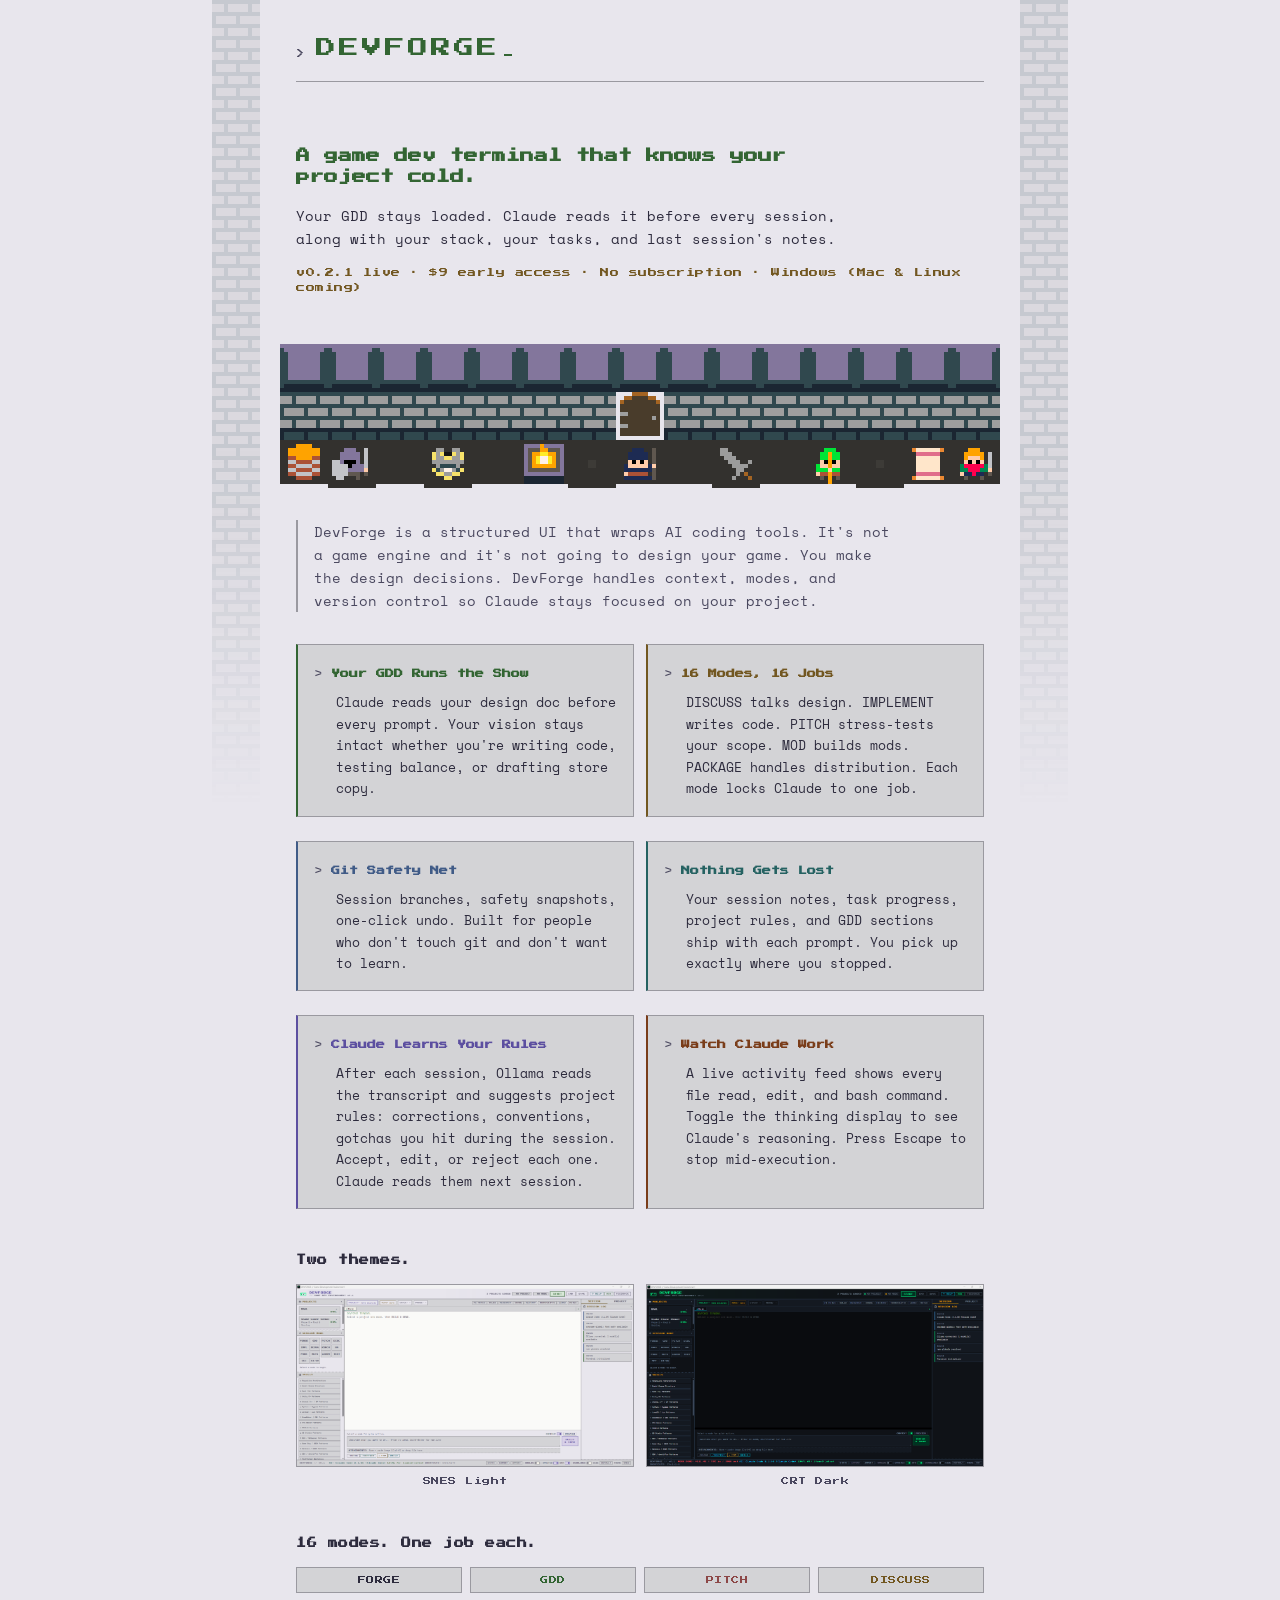
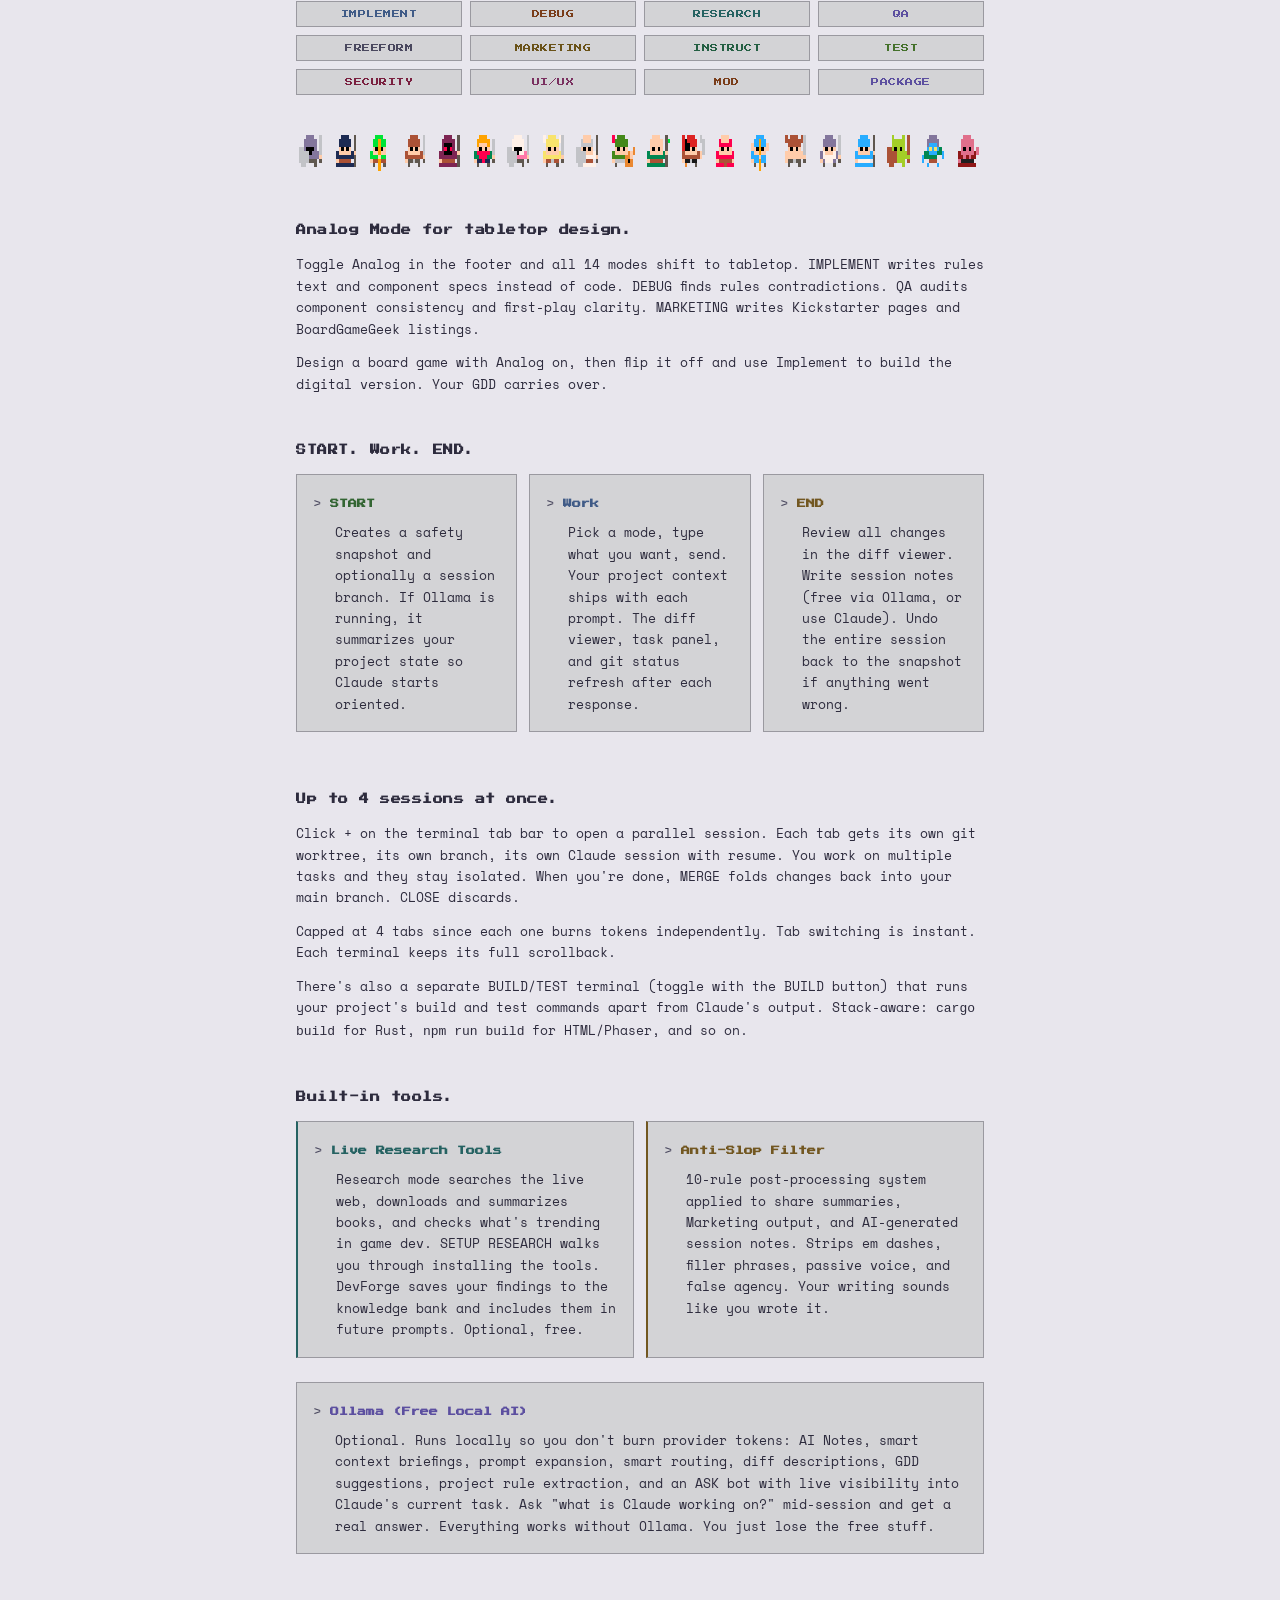
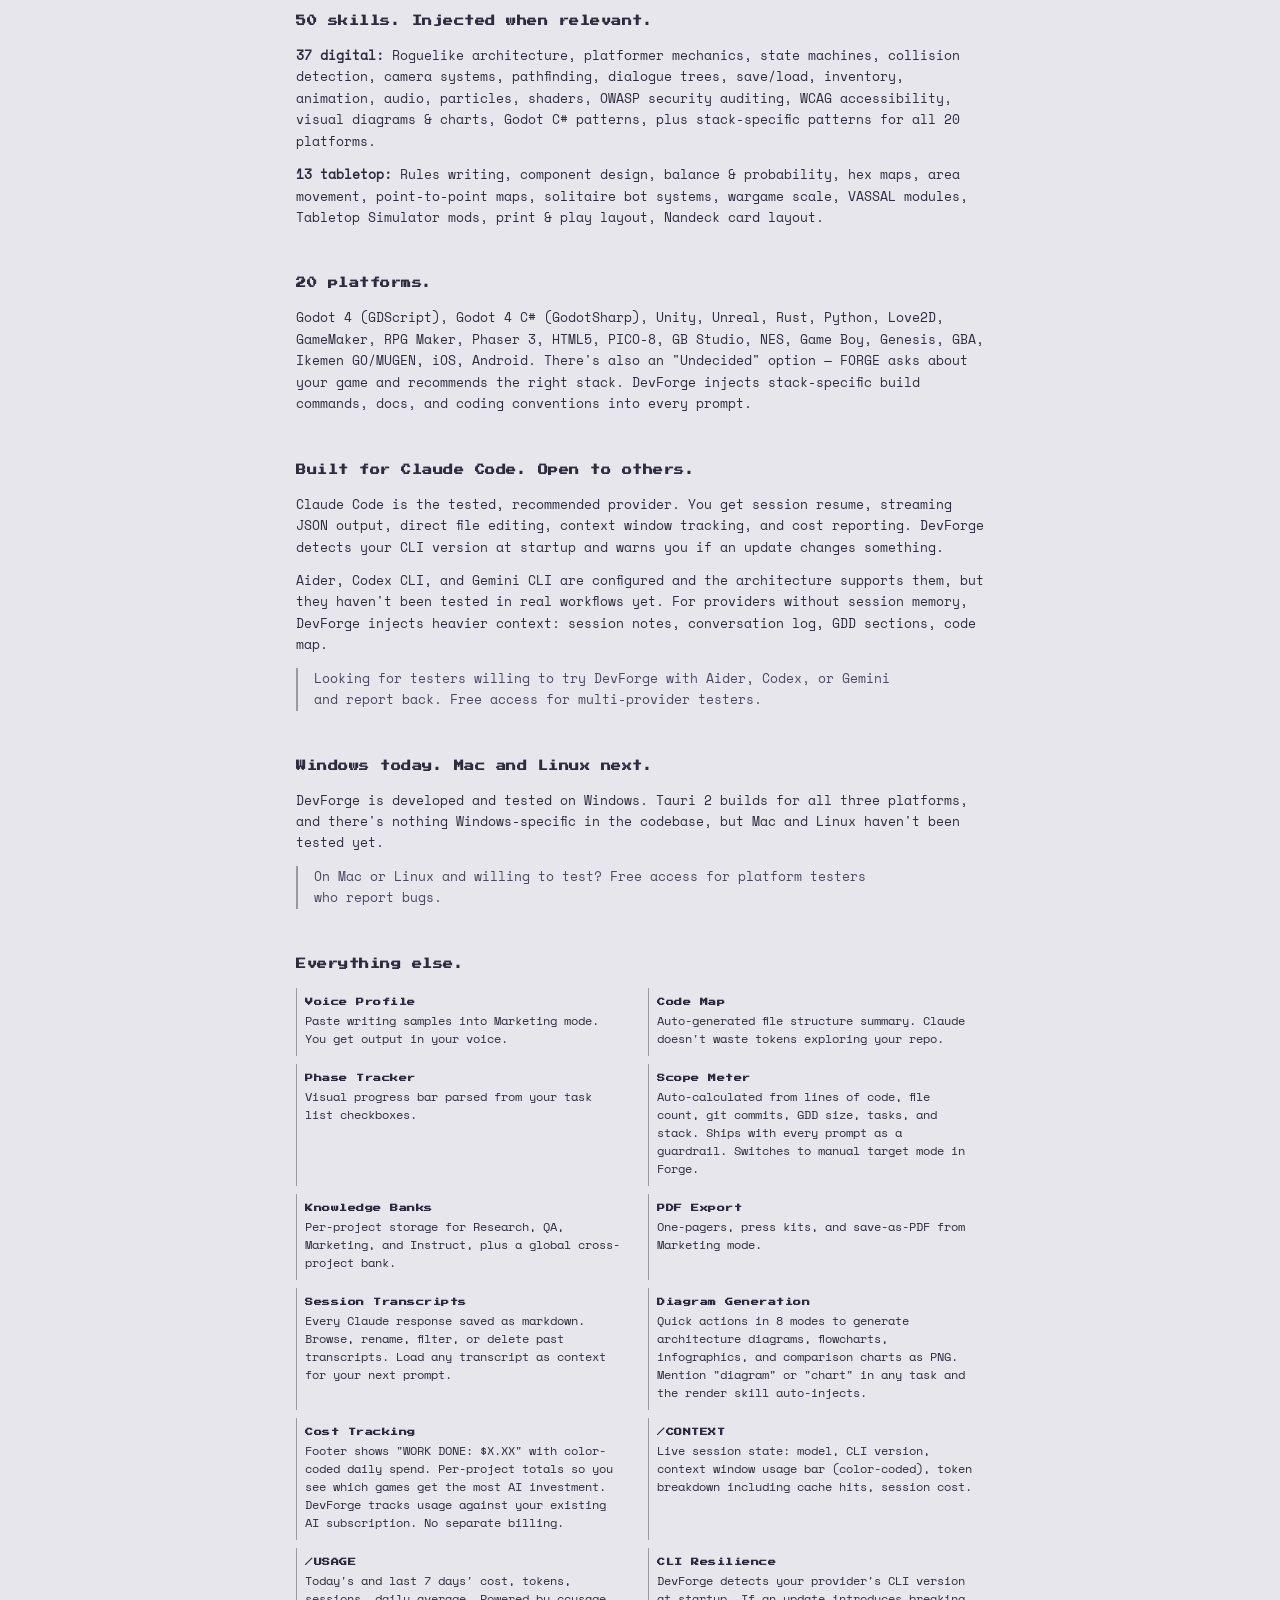
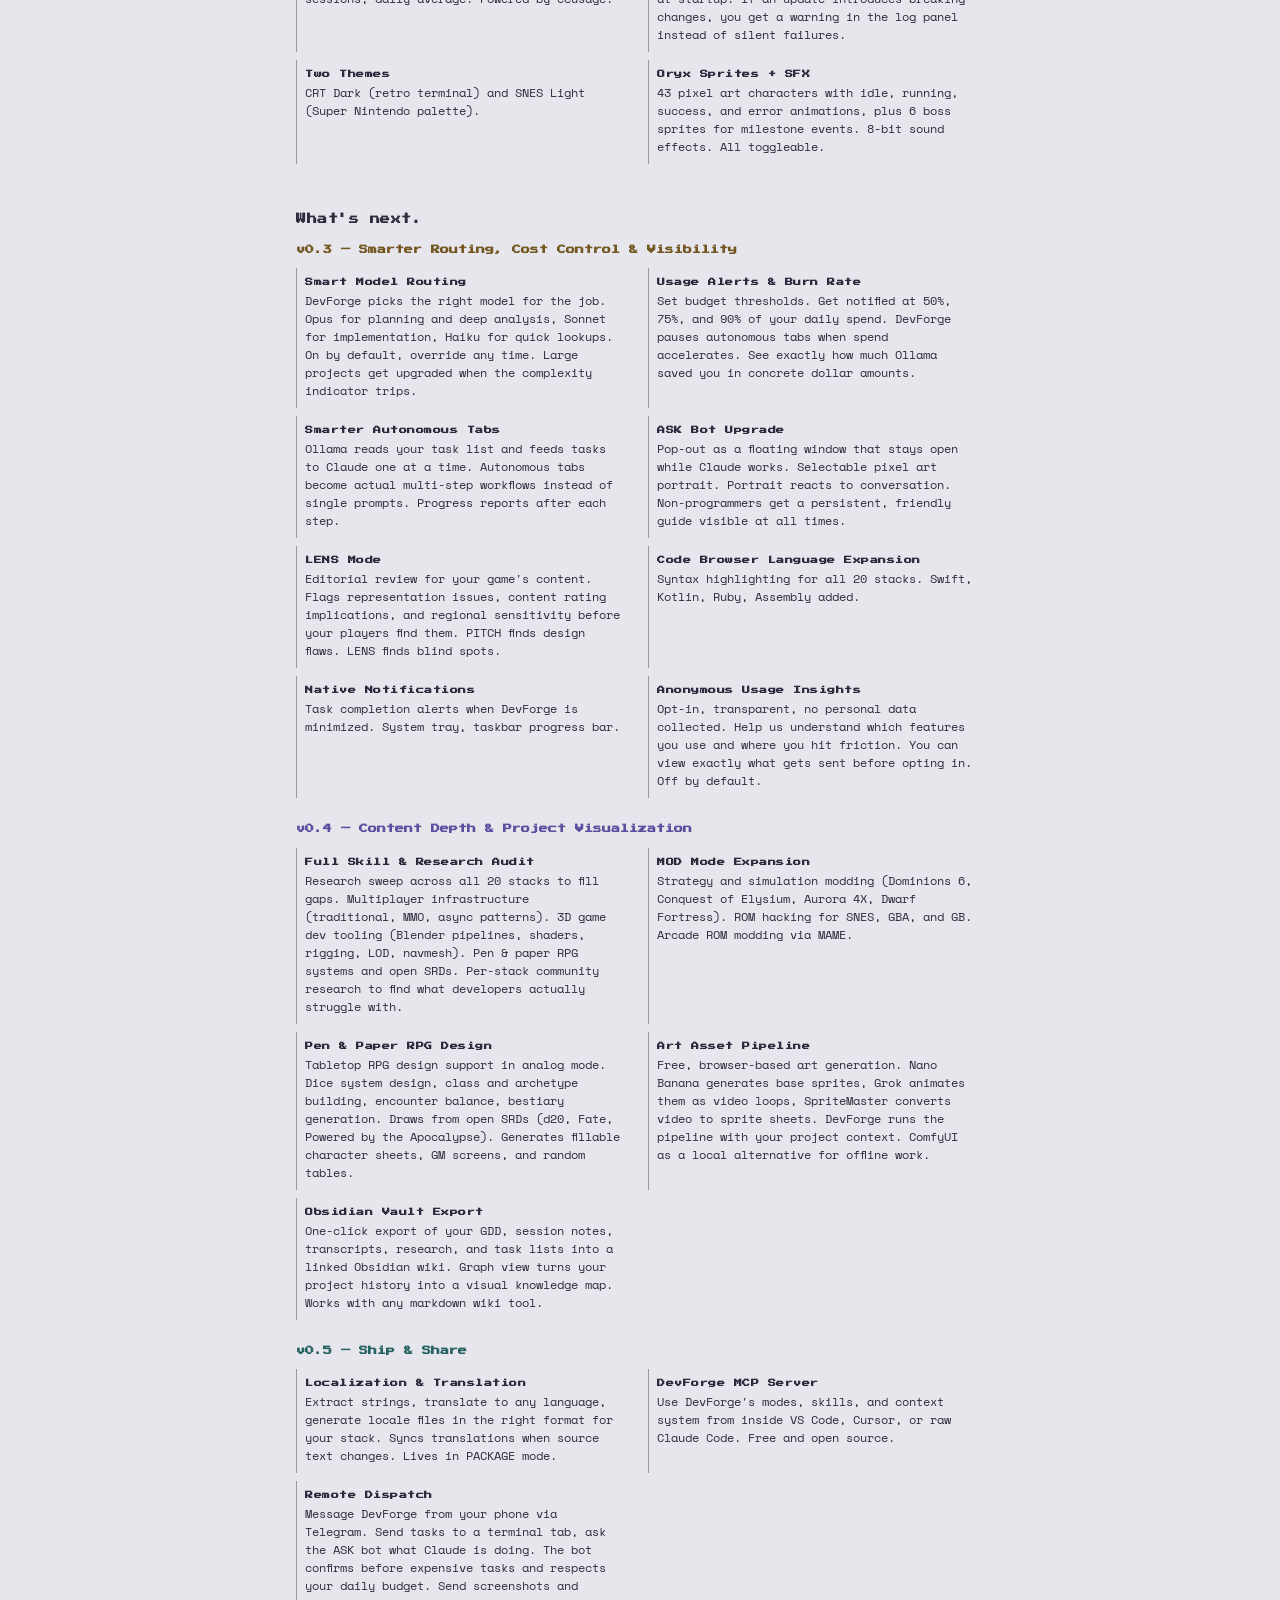
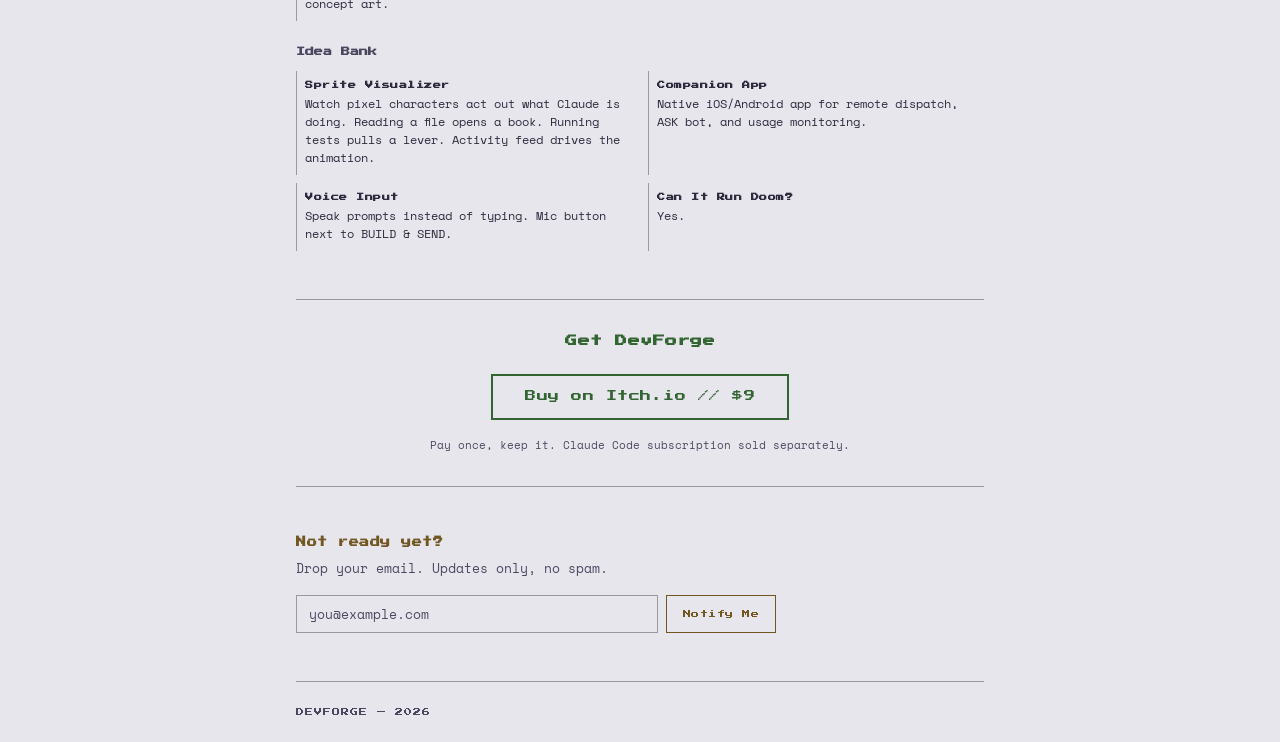
==== index.html @ c3b79f1a "Reorganize roadmap: v0.3/v0.4/v0.5 split with Idea Bank Match ROADMAP_PUBLIC.md restructure. v0.3 fo" ====
<!DOCTYPE html>
<html lang="en">
<head>
    <meta charset="UTF-8">
    <meta name="viewport" content="width=device-width, initial-scale=1.0">
    <title>DevForge — Game Development Environment</title>
    <meta name="description" content="A desktop game dev environment that keeps your Game Design Document loaded. 16 specialized modes. One-click undo. $9 early access. Windows, Mac and Linux coming.">
    <meta property="og:title" content="DevForge — Game Development Environment">
    <meta property="og:description" content="A desktop game dev environment that keeps your GDD loaded. 16 specialized modes. One-click undo. $9 early access.">
    <meta property="og:image" content="https://usedevforge.com/assets/images/og-image.png">
    <meta property="og:url" content="https://usedevforge.com">
    <meta property="og:type" content="website">
    <meta name="twitter:card" content="summary_large_image">
    <meta name="twitter:title" content="DevForge — Game Development Environment">
    <meta name="twitter:description" content="A desktop game dev environment that keeps your GDD loaded. 16 specialized modes. One-click undo. $9 early access.">
    <meta name="twitter:image" content="https://usedevforge.com/assets/images/og-image.png">
    <link rel="icon" href="favicon.ico" sizes="any">
    <link rel="icon" type="image/png" href="assets/images/favicon-32.png" sizes="32x32">
    <link rel="apple-touch-icon" href="assets/images/apple-touch-icon.png">
    <link rel="stylesheet" href="css/style.css">
</head>
<body>
    <a class="skip-link" href="#main">Skip to content</a>

    <div class="container">
        <header class="terminal-header">
            <div class="prompt">&gt; <span class="brand">DEVFORGE</span><span class="cursor" aria-hidden="true"></span></div>
        </header>

        <main id="main">

            <!-- Hero -->
            <section class="hero" aria-labelledby="hero-heading">
                <h1 id="hero-heading">A game dev terminal that knows your project cold.</h1>
                <p class="subtext">
                    Your GDD stays loaded. Claude reads it before every session, along with your stack, your tasks, and last session's notes.
                </p>
                <p class="price-line">v0.2.1 live &middot; $9 early access &middot; No subscription &middot; Windows (Mac &amp; Linux coming)</p>
            </section>

            <!-- Dungeon Scene Banner -->
            <div class="dungeon-banner" aria-hidden="true">
                <div class="dungeon-scene">
                    <!-- Row 0: Wall caps -->
                    <div class="tile t-wall"></div>
                    <div class="tile t-wall"></div>
                    <div class="tile t-wall"></div>
                    <div class="tile t-wall"></div>
                    <div class="tile t-wall"></div>
                    <div class="tile t-wall"></div>
                    <div class="tile t-wall"></div>
                    <div class="tile t-wall"></div>
                    <div class="tile t-wall"></div>
                    <div class="tile t-wall"></div>
                    <div class="tile t-wall"></div>
                    <div class="tile t-wall"></div>
                    <div class="tile t-wall"></div>
                    <div class="tile t-wall"></div>
                    <div class="tile t-wall"></div>
                    <!-- Row 1: Brick face with door -->
                    <div class="tile t-brick"></div>
                    <div class="tile t-brick"></div>
                    <div class="tile t-brick"></div>
                    <div class="tile t-brick"></div>
                    <div class="tile t-brick"></div>
                    <div class="tile t-brick"></div>
                    <div class="tile t-brick"></div>
                    <div class="tile t-door"></div>
                    <div class="tile t-brick"></div>
                    <div class="tile t-brick"></div>
                    <div class="tile t-brick"></div>
                    <div class="tile t-brick"></div>
                    <div class="tile t-brick"></div>
                    <div class="tile t-brick"></div>
                    <div class="tile t-brick"></div>
                    <!-- Row 2: Floor with characters and objects -->
                    <div class="tile t-floor"><img src="assets/images/sprites/world/scenery_barrel.png" class="sprite-overlay" alt=""></div>
                    <div class="tile t-floord"><span class="sprite-anim sprite-overlay"><img src="assets/images/sprites/characters/knight_idle_d_1.png" alt=""><img src="assets/images/sprites/characters/knight_idle_d_2.png" alt=""></span></div>
                    <div class="tile t-floor"></div>
                    <div class="tile t-floord"><img src="assets/images/sprites/world/object_chest.png" class="sprite-overlay" alt=""></div>
                    <div class="tile t-floor"></div>
                    <div class="tile t-floor"><span class="sprite-anim sprite-overlay"><img src="assets/images/sprites/world/scenery_firepit_lit_1.png" alt=""><img src="assets/images/sprites/world/scenery_firepit_lit_2.png" alt=""></span></div>
                    <div class="tile t-floord"></div>
                    <div class="tile t-floor"><span class="sprite-anim sprite-overlay"><img src="assets/images/sprites/characters/mage_idle_d_1.png" alt=""><img src="assets/images/sprites/characters/mage_idle_d_2.png" alt=""></span></div>
                    <div class="tile t-floor"></div>
                    <div class="tile t-floord"><img src="assets/images/sprites/world/object_sword.png" class="sprite-overlay" alt=""></div>
                    <div class="tile t-floor"></div>
                    <div class="tile t-floor"><span class="sprite-anim sprite-overlay"><img src="assets/images/sprites/characters/archer_idle_d_1.png" alt=""><img src="assets/images/sprites/characters/archer_idle_d_2.png" alt=""></span></div>
                    <div class="tile t-floord"></div>
                    <div class="tile t-floor"><img src="assets/images/sprites/world/object_scroll.png" class="sprite-overlay" alt=""></div>
                    <div class="tile t-floor"><span class="sprite-anim sprite-overlay"><img src="assets/images/sprites/characters/thief_idle_d_1.png" alt=""><img src="assets/images/sprites/characters/thief_idle_d_2.png" alt=""></span></div>
                </div>
            </div>

            <!-- Positioning -->
            <section class="positioning" aria-labelledby="positioning-heading">
                <h2 id="positioning-heading" class="sr-only">What DevForge Is</h2>
                <p class="callout-text">DevForge is a structured UI that wraps AI coding tools. It's not a game engine and it's not going to design your game. You make the design decisions. DevForge handles context, modes, and version control so Claude stays focused on your project.</p>
            </section>

            <!-- Features -->
            <section class="features" aria-labelledby="features-heading">
                <h2 id="features-heading" class="sr-only">Features</h2>
                <div class="features-grid">
                    <div class="terminal-block glow-green">
                        <div class="block-header">
                            <span class="prompt-char" aria-hidden="true">&gt;</span>
                            <h3 style="color: var(--green);">Your GDD Runs the Show</h3>
                        </div>
                        <p class="block-body">
                            Claude reads your design doc before every prompt. Your vision stays intact whether you're writing code, testing balance, or drafting store copy.
                        </p>
                    </div>

                    <div class="terminal-block glow-amber">
                        <div class="block-header">
                            <span class="prompt-char" aria-hidden="true">&gt;</span>
                            <h3 style="color: var(--amber);">16 Modes, 16 Jobs</h3>
                        </div>
                        <p class="block-body">
                            DISCUSS talks design. IMPLEMENT writes code. PITCH stress-tests your scope. MOD builds mods. PACKAGE handles distribution. Each mode locks Claude to one job.
                        </p>
                    </div>

                    <div class="terminal-block glow-blue">
                        <div class="block-header">
                            <span class="prompt-char" aria-hidden="true">&gt;</span>
                            <h3 style="color: var(--blue);">Git Safety Net</h3>
                        </div>
                        <p class="block-body">
                            Session branches, safety snapshots, one-click undo. Built for people who don't touch git and don't want to learn.
                        </p>
                    </div>

                    <div class="terminal-block glow-cyan">
                        <div class="block-header">
                            <span class="prompt-char" aria-hidden="true">&gt;</span>
                            <h3 style="color: var(--cyan);">Nothing Gets Lost</h3>
                        </div>
                        <p class="block-body">
                            Your session notes, task progress, project rules, and GDD sections ship with each prompt. You pick up exactly where you stopped.
                        </p>
                    </div>

                    <div class="terminal-block glow-purple">
                        <div class="block-header">
                            <span class="prompt-char" aria-hidden="true">&gt;</span>
                            <h3 style="color: var(--purple);">Claude Learns Your Rules</h3>
                        </div>
                        <p class="block-body">
                            After each session, Ollama reads the transcript and suggests project rules: corrections, conventions, gotchas you hit during the session. Accept, edit, or reject each one. Claude reads them next session.
                        </p>
                    </div>

                    <div class="terminal-block glow-orange">
                        <div class="block-header">
                            <span class="prompt-char" aria-hidden="true">&gt;</span>
                            <h3 style="color: var(--orange);">Watch Claude Work</h3>
                        </div>
                        <p class="block-body">
                            A live activity feed shows every file read, edit, and bash command. Toggle the thinking display to see Claude's reasoning. Press Escape to stop mid-execution.
                        </p>
                    </div>
                </div>
            </section>

            <!-- Screenshot -->
            <section class="screenshot-section" aria-labelledby="screenshot-heading">
                <h2 id="screenshot-heading">Two themes.</h2>
                <div class="screenshot-grid">
                    <figure class="screenshot-figure">
                        <button class="screenshot-btn" type="button" aria-label="View SNES Light theme full size">
                            <img src="assets/images/DF2.png" alt="DevForge in SNES Light theme" class="screenshot-img">
                        </button>
                        <figcaption class="screenshot-label">SNES Light</figcaption>
                    </figure>
                    <figure class="screenshot-figure">
                        <button class="screenshot-btn" type="button" aria-label="View CRT Dark theme full size">
                            <img src="assets/images/DF1.png" alt="DevForge in CRT Dark theme" class="screenshot-img">
                        </button>
                        <figcaption class="screenshot-label">CRT Dark</figcaption>
                    </figure>
                </div>
            </section>

            <!-- Screenshot Lightbox -->
            <div class="lightbox-overlay" id="screenshot-lightbox" role="dialog" aria-modal="true" aria-label="Screenshot preview" hidden>
                <button class="lightbox-close" aria-label="Close">&times;</button>
                <img class="lightbox-img" id="lightbox-img" src="" alt="">
            </div>

            <!-- Modes -->
            <section class="modes-section" aria-labelledby="modes-heading">
                <h2 id="modes-heading">16 modes. One job each.</h2>
                <ul class="modes-grid">
                    <li><button class="mode-cell" style="color: var(--text-primary);" data-mode="forge">Forge</button></li>
                    <li><button class="mode-cell" style="color: var(--green);" data-mode="gdd">GDD</button></li>
                    <li><button class="mode-cell" style="color: var(--red);" data-mode="pitch">Pitch</button></li>
                    <li><button class="mode-cell" style="color: var(--amber);" data-mode="discuss">Discuss</button></li>
                    <li><button class="mode-cell" style="color: var(--blue);" data-mode="implement">Implement</button></li>
                    <li><button class="mode-cell" style="color: var(--orange);" data-mode="debug">Debug</button></li>
                    <li><button class="mode-cell" style="color: var(--cyan);" data-mode="research">Research</button></li>
                    <li><button class="mode-cell" style="color: var(--purple);" data-mode="qa">QA</button></li>
                    <li><button class="mode-cell" style="color: var(--text-dim);" data-mode="freeform">Freeform</button></li>
                    <li><button class="mode-cell" style="color: var(--gold);" data-mode="marketing">Marketing</button></li>
                    <li><button class="mode-cell" style="color: var(--teal);" data-mode="instruct">Instruct</button></li>
                    <li><button class="mode-cell" style="color: var(--lime);" data-mode="test">Test</button></li>
                    <li><button class="mode-cell" style="color: var(--crimson);" data-mode="security">Security</button></li>
                    <li><button class="mode-cell" style="color: var(--pink);" data-mode="uiux">UI/UX</button></li>
                    <li><button class="mode-cell" style="color: var(--orange);" data-mode="mod">Mod</button></li>
                    <li><button class="mode-cell" style="color: var(--purple);" data-mode="package">Package</button></li>
                </ul>
                <div class="character-parade" aria-hidden="true">
                    <span class="sprite-anim"><img src="assets/images/sprites/characters/knight_idle_d_1.png" alt=""><img src="assets/images/sprites/characters/knight_idle_d_2.png" alt=""></span>
                    <span class="sprite-anim"><img src="assets/images/sprites/characters/mage_idle_d_1.png" alt=""><img src="assets/images/sprites/characters/mage_idle_d_2.png" alt=""></span>
                    <span class="sprite-anim"><img src="assets/images/sprites/characters/archer_idle_d_1.png" alt=""><img src="assets/images/sprites/characters/archer_idle_d_2.png" alt=""></span>
                    <span class="sprite-anim"><img src="assets/images/sprites/characters/warrior_idle_d_1.png" alt=""><img src="assets/images/sprites/characters/warrior_idle_d_2.png" alt=""></span>
                    <span class="sprite-anim"><img src="assets/images/sprites/characters/wizard_idle_d_1.png" alt=""><img src="assets/images/sprites/characters/wizard_idle_d_2.png" alt=""></span>
                    <span class="sprite-anim"><img src="assets/images/sprites/characters/thief_idle_d_1.png" alt=""><img src="assets/images/sprites/characters/thief_idle_d_2.png" alt=""></span>
                    <span class="sprite-anim"><img src="assets/images/sprites/characters/valkyrie_idle_d_1.png" alt=""><img src="assets/images/sprites/characters/valkyrie_idle_d_2.png" alt=""></span>
                    <span class="sprite-anim"><img src="assets/images/sprites/characters/paladin_idle_d_1.png" alt=""><img src="assets/images/sprites/characters/paladin_idle_d_2.png" alt=""></span>
                    <span class="sprite-anim"><img src="assets/images/sprites/characters/cleric_idle_d_1.png" alt=""><img src="assets/images/sprites/characters/cleric_idle_d_2.png" alt=""></span>
                    <span class="sprite-anim"><img src="assets/images/sprites/characters/bard_idle_d_1.png" alt=""><img src="assets/images/sprites/characters/bard_idle_d_2.png" alt=""></span>
                    <span class="sprite-anim"><img src="assets/images/sprites/characters/druid_idle_d_1.png" alt=""><img src="assets/images/sprites/characters/druid_idle_d_2.png" alt=""></span>
                    <span class="sprite-anim"><img src="assets/images/sprites/characters/pirate_idle_d_1.png" alt=""><img src="assets/images/sprites/characters/pirate_idle_d_2.png" alt=""></span>
                    <span class="sprite-anim"><img src="assets/images/sprites/characters/monk_idle_d_1.png" alt=""><img src="assets/images/sprites/characters/monk_idle_d_2.png" alt=""></span>
                    <span class="sprite-anim"><img src="assets/images/sprites/characters/elf_idle_d_1.png" alt=""><img src="assets/images/sprites/characters/elf_idle_d_2.png" alt=""></span>
                    <span class="sprite-anim"><img src="assets/images/sprites/characters/barbarian_idle_d_1.png" alt=""><img src="assets/images/sprites/characters/barbarian_idle_d_2.png" alt=""></span>
                    <span class="sprite-anim"><img src="assets/images/sprites/characters/dwarf_idle_d_1.png" alt=""><img src="assets/images/sprites/characters/dwarf_idle_d_2.png" alt=""></span>
                    <span class="sprite-anim"><img src="assets/images/sprites/characters/healer_idle_d_1.png" alt=""><img src="assets/images/sprites/characters/healer_idle_d_2.png" alt=""></span>
                    <span class="sprite-anim"><img src="assets/images/sprites/characters/orc_idle_d_1.png" alt=""><img src="assets/images/sprites/characters/orc_idle_d_2.png" alt=""></span>
                    <span class="sprite-anim"><img src="assets/images/sprites/characters/zombie_idle_d_1.png" alt=""><img src="assets/images/sprites/characters/zombie_idle_d_2.png" alt=""></span>
                    <span class="sprite-anim"><img src="assets/images/sprites/characters/flayer_idle_d_1.png" alt=""><img src="assets/images/sprites/characters/flayer_idle_d_2.png" alt=""></span>
                </div>
            </section>

            <!-- Analog Mode -->
            <section class="info-section" aria-labelledby="analog-heading">
                <h2 id="analog-heading">Analog Mode for tabletop design.</h2>
                <p>Toggle Analog in the footer and all 14 modes shift to tabletop. IMPLEMENT writes rules text and component specs instead of code. DEBUG finds rules contradictions. QA audits component consistency and first-play clarity. MARKETING writes Kickstarter pages and BoardGameGeek listings.</p>
                <p>Design a board game with Analog on, then flip it off and use Implement to build the digital version. Your GDD carries over.</p>
            </section>

            <!-- Session Workflow -->
            <section class="info-section" aria-labelledby="workflow-heading">
                <h2 id="workflow-heading">START. Work. END.</h2>
                <div class="workflow-steps">
                    <div class="terminal-block">
                        <div class="block-header">
                            <span class="prompt-char" aria-hidden="true">&gt;</span>
                            <h3 style="color: var(--green);">START</h3>
                        </div>
                        <p class="block-body">Creates a safety snapshot and optionally a session branch. If Ollama is running, it summarizes your project state so Claude starts oriented.</p>
                    </div>
                    <div class="terminal-block">
                        <div class="block-header">
                            <span class="prompt-char" aria-hidden="true">&gt;</span>
                            <h3 style="color: var(--blue);">Work</h3>
                        </div>
                        <p class="block-body">Pick a mode, type what you want, send. Your project context ships with each prompt. The diff viewer, task panel, and git status refresh after each response.</p>
                    </div>
                    <div class="terminal-block">
                        <div class="block-header">
                            <span class="prompt-char" aria-hidden="true">&gt;</span>
                            <h3 style="color: var(--amber);">END</h3>
                        </div>
                        <p class="block-body">Review all changes in the diff viewer. Write session notes (free via Ollama, or use Claude). Undo the entire session back to the snapshot if anything went wrong.</p>
                    </div>
                </div>
            </section>

            <!-- Parallel Terminals -->
            <section class="info-section" aria-labelledby="parallel-heading">
                <h2 id="parallel-heading">Up to 4 sessions at once.</h2>
                <p>Click + on the terminal tab bar to open a parallel session. Each tab gets its own git worktree, its own branch, its own Claude session with resume. You work on multiple tasks and they stay isolated. When you're done, MERGE folds changes back into your main branch. CLOSE discards.</p>
                <p>Capped at 4 tabs since each one burns tokens independently. Tab switching is instant. Each terminal keeps its full scrollback.</p>
                <p>There's also a separate BUILD/TEST terminal (toggle with the BUILD button) that runs your project's build and test commands apart from Claude's output. Stack-aware: <code>cargo build</code> for Rust, <code>npm run build</code> for HTML/Phaser, and so on.</p>
            </section>

            <!-- Tools -->
            <section class="info-section" aria-labelledby="tools-heading">
                <h2 id="tools-heading">Built-in tools.</h2>
                <div class="features-grid">
                    <div class="terminal-block glow-cyan">
                        <div class="block-header">
                            <span class="prompt-char" aria-hidden="true">&gt;</span>
                            <h3 style="color: var(--cyan);">Live Research Tools</h3>
                        </div>
                        <p class="block-body">Research mode searches the live web, downloads and summarizes books, and checks what's trending in game dev. SETUP RESEARCH walks you through installing the tools. DevForge saves your findings to the knowledge bank and includes them in future prompts. Optional, free.</p>
                    </div>
                    <div class="terminal-block glow-amber">
                        <div class="block-header">
                            <span class="prompt-char" aria-hidden="true">&gt;</span>
                            <h3 style="color: var(--amber);">Anti-Slop Filter</h3>
                        </div>
                        <p class="block-body">10-rule post-processing system applied to share summaries, Marketing output, and AI-generated session notes. Strips em dashes, filler phrases, passive voice, and false agency. Your writing sounds like you wrote it.</p>
                    </div>
                </div>
                <div class="terminal-block" style="margin-top: var(--space-12);">
                    <div class="block-header">
                        <span class="prompt-char" aria-hidden="true">&gt;</span>
                        <h3 style="color: var(--purple);">Ollama (Free Local AI)</h3>
                    </div>
                    <p class="block-body">Optional. Runs locally so you don't burn provider tokens: AI Notes, smart context briefings, prompt expansion, smart routing, diff descriptions, GDD suggestions, project rule extraction, and an ASK bot with live visibility into Claude's current task. Ask "what is Claude working on?" mid-session and get a real answer. Everything works without Ollama. You just lose the free stuff.</p>
                </div>
            </section>

            <!-- Skills -->
            <section class="info-section" aria-labelledby="skills-heading">
                <h2 id="skills-heading">50 skills. Injected when relevant.</h2>
                <p><strong>37 digital:</strong> Roguelike architecture, platformer mechanics, state machines, collision detection, camera systems, pathfinding, dialogue trees, save/load, inventory, animation, audio, particles, shaders, OWASP security auditing, WCAG accessibility, visual diagrams &amp; charts, Godot C# patterns, plus stack-specific patterns for all 20 platforms.</p>
                <p><strong>13 tabletop:</strong> Rules writing, component design, balance &amp; probability, hex maps, area movement, point-to-point maps, solitaire bot systems, wargame scale, VASSAL modules, Tabletop Simulator mods, print &amp; play layout, Nandeck card layout.</p>
            </section>

            <!-- Stacks -->
            <section class="info-section" aria-labelledby="stacks-heading">
                <h2 id="stacks-heading">20 platforms.</h2>
                <p>Godot 4 (GDScript), Godot 4 C# (GodotSharp), Unity, Unreal, Rust, Python, Love2D, GameMaker, RPG Maker, Phaser 3, HTML5, PICO-8, GB Studio, NES, Game Boy, Genesis, GBA, Ikemen GO/MUGEN, iOS, Android. There's also an "Undecided" option — FORGE asks about your game and recommends the right stack. DevForge injects stack-specific build commands, docs, and coding conventions into every prompt.</p>
            </section>

            <!-- Providers -->
            <section class="info-section" aria-labelledby="providers-heading">
                <h2 id="providers-heading">Built for Claude Code. Open to others.</h2>
                <p>Claude Code is the tested, recommended provider. You get session resume, streaming JSON output, direct file editing, context window tracking, and cost reporting. DevForge detects your CLI version at startup and warns you if an update changes something.</p>
                <p>Aider, Codex CLI, and Gemini CLI are configured and the architecture supports them, but they haven't been tested in real workflows yet. For providers without session memory, DevForge injects heavier context: session notes, conversation log, GDD sections, code map.</p>
                <p class="callout-text">Looking for testers willing to try DevForge with Aider, Codex, or Gemini and report back. Free access for multi-provider testers.</p>
            </section>

            <!-- Platform Support -->
            <section class="info-section" aria-labelledby="platform-heading">
                <h2 id="platform-heading">Windows today. Mac and Linux next.</h2>
                <p>DevForge is developed and tested on Windows. Tauri 2 builds for all three platforms, and there's nothing Windows-specific in the codebase, but Mac and Linux haven't been tested yet.</p>
                <p class="callout-text">On Mac or Linux and willing to test? Free access for platform testers who report bugs.</p>
            </section>

            <!-- The Details -->
            <section class="info-section" aria-labelledby="details-heading">
                <h2 id="details-heading">Everything else.</h2>
                <ul class="detail-list">
                    <li><strong>Voice Profile</strong> Paste writing samples into Marketing mode. You get output in your voice.</li>
                    <li><strong>Code Map</strong> Auto-generated file structure summary. Claude doesn't waste tokens exploring your repo.</li>
                    <li><strong>Phase Tracker</strong> Visual progress bar parsed from your task list checkboxes.</li>
                    <li><strong>Scope Meter</strong> Auto-calculated from lines of code, file count, git commits, GDD size, tasks, and stack. Ships with every prompt as a guardrail. Switches to manual target mode in Forge.</li>
                    <li><strong>Knowledge Banks</strong> Per-project storage for Research, QA, Marketing, and Instruct, plus a global cross-project bank.</li>
                    <li><strong>PDF Export</strong> One-pagers, press kits, and save-as-PDF from Marketing mode.</li>
                    <li><strong>Session Transcripts</strong> Every Claude response saved as markdown. Browse, rename, filter, or delete past transcripts. Load any transcript as context for your next prompt.</li>
                    <li><strong>Diagram Generation</strong> Quick actions in 8 modes to generate architecture diagrams, flowcharts, infographics, and comparison charts as PNG. Mention "diagram" or "chart" in any task and the render skill auto-injects.</li>
                    <li><strong>Cost Tracking</strong> Footer shows "WORK DONE: $X.XX" with color-coded daily spend. Per-project totals so you see which games get the most AI investment. DevForge tracks usage against your existing AI subscription. No separate billing.</li>
                    <li><strong>/CONTEXT</strong> Live session state: model, CLI version, context window usage bar (color-coded), token breakdown including cache hits, session cost.</li>
                    <li><strong>/USAGE</strong> Today's and last 7 days' cost, tokens, sessions, daily average. Powered by ccusage.</li>
                    <li><strong>CLI Resilience</strong> DevForge detects your provider's CLI version at startup. If an update introduces breaking changes, you get a warning in the log panel instead of silent failures.</li>
                    <li><strong>Two Themes</strong> CRT Dark (retro terminal) and SNES Light (Super Nintendo palette).</li>
                    <li><strong>Oryx Sprites + SFX</strong> 43 pixel art characters with idle, running, success, and error animations, plus 6 boss sprites for milestone events. 8-bit sound effects. All toggleable.</li>
                </ul>
            </section>

            <!-- Roadmap -->
            <section class="info-section" aria-labelledby="roadmap-heading">
                <h2 id="roadmap-heading">What's next.</h2>
                <h3 style="color: var(--amber); margin-bottom: var(--space-12);">v0.3 — Smarter Routing, Cost Control &amp; Visibility</h3>
                <ul class="detail-list">
                    <li><strong>Smart Model Routing</strong> DevForge picks the right model for the job. Opus for planning and deep analysis, Sonnet for implementation, Haiku for quick lookups. On by default, override any time. Large projects get upgraded when the complexity indicator trips.</li>
                    <li><strong>Usage Alerts &amp; Burn Rate</strong> Set budget thresholds. Get notified at 50%, 75%, and 90% of your daily spend. DevForge pauses autonomous tabs when spend accelerates. See exactly how much Ollama saved you in concrete dollar amounts.</li>
                    <li><strong>Smarter Autonomous Tabs</strong> Ollama reads your task list and feeds tasks to Claude one at a time. Autonomous tabs become actual multi-step workflows instead of single prompts. Progress reports after each step.</li>
                    <li><strong>ASK Bot Upgrade</strong> Pop-out as a floating window that stays open while Claude works. Selectable pixel art portrait. Portrait reacts to conversation. Non-programmers get a persistent, friendly guide visible at all times.</li>
                    <li><strong>LENS Mode</strong> Editorial review for your game's content. Flags representation issues, content rating implications, and regional sensitivity before your players find them. PITCH finds design flaws. LENS finds blind spots.</li>
                    <li><strong>Code Browser Language Expansion</strong> Syntax highlighting for all 20 stacks. Swift, Kotlin, Ruby, Assembly added.</li>
                    <li><strong>Native Notifications</strong> Task completion alerts when DevForge is minimized. System tray, taskbar progress bar.</li>
                    <li><strong>Anonymous Usage Insights</strong> Opt-in, transparent, no personal data collected. Help us understand which features you use and where you hit friction. You can view exactly what gets sent before opting in. Off by default.</li>
                </ul>
                <h3 style="color: var(--purple); margin-top: var(--space-24); margin-bottom: var(--space-12);">v0.4 — Content Depth &amp; Project Visualization</h3>
                <ul class="detail-list">
                    <li><strong>Full Skill &amp; Research Audit</strong> Research sweep across all 20 stacks to fill gaps. Multiplayer infrastructure (traditional, MMO, async patterns). 3D game dev tooling (Blender pipelines, shaders, rigging, LOD, navmesh). Pen &amp; paper RPG systems and open SRDs. Per-stack community research to find what developers actually struggle with.</li>
                    <li><strong>MOD Mode Expansion</strong> Strategy and simulation modding (Dominions 6, Conquest of Elysium, Aurora 4X, Dwarf Fortress). ROM hacking for SNES, GBA, and GB. Arcade ROM modding via MAME.</li>
                    <li><strong>Pen &amp; Paper RPG Design</strong> Tabletop RPG design support in analog mode. Dice system design, class and archetype building, encounter balance, bestiary generation. Draws from open SRDs (d20, Fate, Powered by the Apocalypse). Generates fillable character sheets, GM screens, and random tables.</li>
                    <li><strong>Art Asset Pipeline</strong> Free, browser-based art generation. Nano Banana generates base sprites, Grok animates them as video loops, SpriteMaster converts video to sprite sheets. DevForge runs the pipeline with your project context. ComfyUI as a local alternative for offline work.</li>
                    <li><strong>Obsidian Vault Export</strong> One-click export of your GDD, session notes, transcripts, research, and task lists into a linked Obsidian wiki. Graph view turns your project history into a visual knowledge map. Works with any markdown wiki tool.</li>
                </ul>
                <h3 style="color: var(--cyan); margin-top: var(--space-24); margin-bottom: var(--space-12);">v0.5 — Ship &amp; Share</h3>
                <ul class="detail-list">
                    <li><strong>Localization &amp; Translation</strong> Extract strings, translate to any language, generate locale files in the right format for your stack. Syncs translations when source text changes. Lives in PACKAGE mode.</li>
                    <li><strong>DevForge MCP Server</strong> Use DevForge's modes, skills, and context system from inside VS Code, Cursor, or raw Claude Code. Free and open source.</li>
                    <li><strong>Remote Dispatch</strong> Message DevForge from your phone via Telegram. Send tasks to a terminal tab, ask the ASK bot what Claude is doing. The bot confirms before expensive tasks and respects your daily budget. Send screenshots and concept art.</li>
                </ul>
                <h3 style="color: var(--text-dim); margin-top: var(--space-24); margin-bottom: var(--space-12);">Idea Bank</h3>
                <ul class="detail-list">
                    <li><strong>Sprite Visualizer</strong> Watch pixel characters act out what Claude is doing. Reading a file opens a book. Running tests pulls a lever. Activity feed drives the animation.</li>
                    <li><strong>Companion App</strong> Native iOS/Android app for remote dispatch, ASK bot, and usage monitoring.</li>
                    <li><strong>Voice Input</strong> Speak prompts instead of typing. Mic button next to BUILD &amp; SEND.</li>
                    <li><strong>Can It Run Doom?</strong> Yes.</li>
                </ul>
            </section>

            <!-- Buy CTA -->
            <section class="buy-section" aria-labelledby="buy-heading">
                <h2 id="buy-heading">Get DevForge</h2>
                <a href="https://conflict-simulations-llc.itch.io/devforge" class="btn-buy">Buy on Itch.io // $9</a>
                <p class="buy-note">Pay once, keep it. Claude Code subscription sold separately.</p>
            </section>

            <!-- Mailing List -->
            <section class="mailing-section" aria-labelledby="mailing-heading">
                <h2 id="mailing-heading">Not ready yet?</h2>
                <p class="mailing-subtext">Drop your email. Updates only, no spam.</p>
                <form class="mailing-form" action="https://buttondown.com/api/emails/embed-subscribe/devforgefeedback" method="post" target="_blank">
                    <label for="email" class="sr-only">Email address</label>
                    <input type="email" id="email" name="email" class="input-email" placeholder="you@example.com" required autocomplete="email">
                    <button type="submit" class="btn-subscribe">Notify Me</button>
                </form>
            </section>

        </main>

        <footer class="site-footer">
            <p class="footer-text">DEVFORGE &mdash; 2026</p>
        </footer>
    </div>

    <!-- Mode Detail Modal -->
    <div class="modal-overlay" id="mode-modal" role="dialog" aria-modal="true" aria-labelledby="modal-title" hidden>
        <div class="modal-card">
            <div class="modal-header">
                <h3 id="modal-title" class="modal-mode-name"></h3>
                <button class="modal-close" aria-label="Close">&times;</button>
            </div>
            <p id="modal-description" class="modal-body"></p>
        </div>
    </div>

    <script>
    (function () {
        var modes = {
            forge: {
                name: "FORGE",
                desc: "You describe your game. Forge walks you through targeted questions using a complexity bar, then builds your GDD, task list, and project rules. Seven starter templates: platformer, roguelike, card game, visual novel, tower defense, puzzle, top-down RPG."
            },
            gdd: {
                name: "GDD",
                desc: "Updates your Game Design Document. Adds mechanics, checks internal consistency, tracks changes across sections. Refuses to write code."
            },
            pitch: {
                name: "PITCH",
                desc: "Stress-tests your design for solo dev scope. Finds mechanical contradictions, feature bloat, and scope creep. Tells you what to cut. Not polite about it."
            },
            discuss: {
                name: "DISCUSS",
                desc: "Open-ended design talk. Mechanics, lore, balance theory, weird ideas. Claude stays in design space and won't jump to implementation."
            },
            implement: {
                name: "IMPLEMENT",
                desc: "Writes code with your GDD and current phase loaded. Knows your stack, follows your project conventions. Auto-checkpoint verifies builds after changes."
            },
            debug: {
                name: "DEBUG",
                desc: "Root cause analysis with minimal collateral changes. Paste screenshots into the prompt. Claude diagnoses before patching."
            },
            research: {
                name: "RESEARCH",
                desc: "Live web search, book downloads, and trending topic tracking. Your research bank persists between sessions. SETUP RESEARCH walks you through installing web tools. WEB SEARCH pulls live data. TRENDING checks what the game dev community is discussing right now."
            },
            qa: {
                name: "QA",
                desc: "Systematic testing audit. Claude walks through your game and files each issue as Blocking, Annoying, or Cosmetic. Reports only. Doesn't fix."
            },
            freeform: {
                name: "FREEFORM",
                desc: "No guardrails and no role enforcement. Think out loud about anything project-related. Claude follows your lead."
            },
            marketing: {
                name: "MARKETING",
                desc: "Store listings, devlogs, social posts. Set a voice profile with your writing samples. Anti-slop filter runs every output through 10 rules so it sounds like you wrote it. PDF export for one-pagers and press kits."
            },
            instruct: {
                name: "INSTRUCT",
                desc: "Step-by-step walkthroughs with exact button names, menu paths, and numbered steps. You learn the tool, not just get code dropped on you."
            },
            test: {
                name: "TEST",
                desc: "Playtest logging. Tag each observation as BUG, BALANCE, QUESTION, or WORKING. Route tagged items to Debug, Discuss, or QA with one click."
            },
            security: {
                name: "SECURITY",
                desc: "OWASP audit, dependency scan, threat modeling, code review, auth review, data flow mapping. Has an analog override for rules integrity auditing in tabletop projects."
            },
            uiux: {
                name: "UI/UX",
                desc: "WCAG audit, layout review, contrast checking, user flow analysis, responsive audit, accessibility tree inspection. Has an analog override for component usability testing."
            },
            mod: {
                name: "MOD",
                desc: "Build mods for Skyrim, Minecraft, Factorio, RimWorld, Stardew Valley, and BepInEx/Unity games. Same workflow as any project: FORGE a concept, IMPLEMENT it, TEST it, PACKAGE it for the workshop."
            },
            package: {
                name: "PACKAGE",
                desc: "Stack-aware build and distribution. Knows the right commands and file structure for itch.io uploads, Steam depots, iOS and Android app stores, mod workshop submissions, and retro ROM packaging."
            }
        };

        var modal = document.getElementById("mode-modal");
        var titleEl = document.getElementById("modal-title");
        var descEl = document.getElementById("modal-description");
        var closeBtn = modal.querySelector(".modal-close");
        var trigger = null;

        function openModal(key, btn) {
            var m = modes[key];
            if (!m) return;
            trigger = btn;
            titleEl.textContent = m.name;
            titleEl.style.color = getComputedStyle(btn).color;
            descEl.textContent = m.desc;
            modal.hidden = false;
            closeBtn.focus();
        }

        function closeModal() {
            modal.hidden = true;
            if (trigger) trigger.focus();
            trigger = null;
        }

        document.querySelectorAll(".mode-cell[data-mode]").forEach(function (btn) {
            btn.addEventListener("click", function () {
                openModal(this.dataset.mode, this);
            });
        });

        closeBtn.addEventListener("click", closeModal);

        modal.addEventListener("click", function (e) {
            if (e.target === modal) closeModal();
        });

        document.addEventListener("keydown", function (e) {
            if (e.key === "Escape" && !modal.hidden) closeModal();
        });
    })();

    // Screenshot lightbox
    (function () {
        var lightbox = document.getElementById("screenshot-lightbox");
        var lightboxImg = document.getElementById("lightbox-img");
        var closeBtn = lightbox.querySelector(".lightbox-close");
        var trigger = null;

        document.querySelectorAll(".screenshot-btn").forEach(function (btn) {
            btn.addEventListener("click", function () {
                var img = this.querySelector("img");
                trigger = this;
                lightboxImg.src = img.src;
                lightboxImg.alt = img.alt;
                lightbox.hidden = false;
                closeBtn.focus();
            });
        });

        function closeLightbox() {
            lightbox.hidden = true;
            lightboxImg.src = "";
            if (trigger) trigger.focus();
            trigger = null;
        }

        closeBtn.addEventListener("click", closeLightbox);

        lightbox.addEventListener("click", function (e) {
            if (e.target === lightbox) closeLightbox();
        });

        document.addEventListener("keydown", function (e) {
            if (e.key === "Escape" && !lightbox.hidden) closeLightbox();
        });
    })();
    </script>
</body>
</html>
---- css/style.css ----
/* ============================================
   DevForge — SNES Light Theme
   Cleaned-up Super Nintendo UI aesthetic
   ============================================ */

/* --- @font-face --- */
@font-face {
  font-family: 'PressStart2P';
  src: url('../assets/fonts/PressStart2P-Regular.woff2') format('woff2');
  font-weight: 400;
  font-style: normal;
  font-display: swap;
}

@font-face {
  font-family: 'SpaceMono';
  src: url('../assets/fonts/SpaceMono-Regular.woff2') format('woff2');
  font-weight: 400;
  font-style: normal;
  font-display: swap;
}

/* --- Custom Properties --- */
:root {
  --bg-base: #E8E6ED;
  --bg-inset: #D3D3D6;
  --bg-surface: #C8C7CC;

  --green: #336533;
  --amber: #725721;
  --blue: #405b87;
  --red: #8c4747;
  --purple: #5c4fa0;
  --cyan: #256262;
  --teal: #245f43;
  --orange: #7a3d1a;
  --gold: #6a5218;
  --lime: #44712b;
  --crimson: #7a2040;
  --pink: #7a3060;

  --border: #9A99A0;
  --border-light: #8B8A8D;

  --text-primary: #2D2B3D;
  --text-dim: #4A485F;

  --font-pixel: 'PressStart2P', monospace;
  --font-mono: 'SpaceMono', monospace;

  --space-4: 4px;
  --space-8: 8px;
  --space-12: 12px;
  --space-16: 16px;
  --space-24: 24px;
  --space-32: 32px;
  --space-48: 48px;
}

/* --- Reset & Base --- */
*, *::before, *::after {
  box-sizing: border-box;
}

html {
  scroll-behavior: smooth;
}

body {
  margin: 0;
  padding: 0;
  background: var(--bg-base);
  color: var(--text-primary);
  font-family: var(--font-mono);
  font-size: 14px;
  line-height: 1.65;
  -webkit-font-smoothing: antialiased;
  -moz-osx-font-smoothing: grayscale;
}

img {
  max-width: 100%;
  height: auto;
}

a {
  color: var(--green);
  text-decoration: none;
}

a:hover {
  text-decoration: underline;
}

/* --- Skip Link --- */
.skip-link {
  position: absolute;
  top: -100px;
  left: var(--space-16);
  background: var(--bg-surface);
  color: var(--amber);
  font-family: var(--font-pixel);
  font-size: 9px;
  padding: var(--space-8) var(--space-12);
  border: 1px solid var(--amber);
  z-index: 10000;
  transition: top 0.15s ease;
}

.skip-link:focus {
  top: var(--space-8);
}

/* --- Screen Reader Only --- */
.sr-only {
  position: absolute;
  width: 1px;
  height: 1px;
  padding: 0;
  margin: -1px;
  overflow: hidden;
  clip: rect(0, 0, 0, 0);
  white-space: nowrap;
  border-width: 0;
}

/* --- Focus & Accessibility --- */
:focus-visible {
  outline: 2px solid var(--amber);
  outline-offset: 2px;
}

@media (prefers-reduced-motion: reduce) {
  *, *::before, *::after {
    animation-duration: 0.01ms !important;
    animation-iteration-count: 1 !important;
    transition-duration: 0.01ms !important;
    scroll-behavior: auto !important;
  }
}

/* --- Layout --- */
.container {
  max-width: 720px;
  margin: 0 auto;
  padding: 0 var(--space-16);
  position: relative;
}

/* --- Side Banners (wide screens only) --- */
@media (min-width: 960px) {
  .container::before,
  .container::after {
    content: '';
    position: fixed;
    top: 0;
    width: 48px;
    height: 100vh;
    background-image: url('../assets/images/sprites/world/wall_y_brick_grey.png');
    background-size: 48px 48px;
    background-repeat: repeat-y;
    image-rendering: pixelated;
    opacity: 0.18;
    pointer-events: none;
    z-index: -1;
    -webkit-mask-image: linear-gradient(to bottom, black 50%, transparent 90%);
    mask-image: linear-gradient(to bottom, black 50%, transparent 90%);
  }

  .container::before {
    right: calc(50% + 380px);
  }

  .container::after {
    left: calc(50% + 380px);
  }
}

/* --- Typography --- */
h1, h2, h3 {
  font-family: var(--font-pixel);
  line-height: 1.5;
  margin: 0;
}

h1 {
  font-size: 14px;
  color: var(--green);
}

h2 {
  font-size: 10px;
  letter-spacing: 0.5px;
}

h3 {
  font-size: 9px;
}

p {
  margin: 0 0 var(--space-12);
}

p:last-child {
  margin-bottom: 0;
}

/* --- Terminal Header --- */
.terminal-header {
  padding: var(--space-32) 0 var(--space-16);
  border-bottom: 1px solid var(--border);
  margin-bottom: var(--space-32);
}

.terminal-header .prompt {
  font-family: var(--font-pixel);
  font-size: 9px;
  color: var(--text-dim);
  letter-spacing: 1px;
}

.terminal-header .prompt .brand {
  font-size: 20px;
  color: var(--green);
  letter-spacing: 3px;
}

/* --- Cursor blink --- */
.cursor {
  display: inline-block;
  width: 8px;
  height: 2px;
  background: var(--green);
  margin-left: var(--space-4);
  vertical-align: middle;
  animation: blink 1s step-end infinite;
}

@keyframes blink {
  50% { opacity: 0; }
}

/* --- Hero Section --- */
.hero {
  padding: var(--space-32) 0 var(--space-48);
}

.hero h1 {
  margin-bottom: var(--space-16);
  max-width: 600px;
}

.hero .subtext {
  font-size: 14px;
  color: var(--text-primary);
  max-width: 560px;
  margin-bottom: var(--space-16);
}

.hero .price-line {
  font-family: var(--font-pixel);
  font-size: 9px;
  color: var(--amber);
  letter-spacing: 0.5px;
}

/* --- Terminal Block (Feature Panels) --- */
.terminal-block {
  background: var(--bg-inset);
  border: 1px solid var(--border);
  padding: var(--space-16);
  margin-bottom: var(--space-12);
  position: relative;
}

.terminal-block .block-header {
  display: flex;
  align-items: baseline;
  gap: var(--space-8);
  margin-bottom: var(--space-8);
}

.terminal-block .prompt-char {
  font-family: var(--font-mono);
  color: var(--text-dim);
  font-size: 14px;
  user-select: none;
}

.terminal-block h3 {
  display: inline;
}

.terminal-block .block-body {
  color: var(--text-primary);
  font-size: 13px;
  padding-left: 22px;
}

/* --- Features Grid --- */
.features {
  padding: 0 0 var(--space-32);
}

.features-grid {
  display: grid;
  grid-template-columns: 1fr 1fr;
  gap: var(--space-12);
}

/* --- Screenshots --- */
.screenshot-section {
  padding: 0 0 var(--space-48);
}

.screenshot-section h2 {
  color: var(--text-primary);
  margin-bottom: var(--space-16);
}

.screenshot-grid {
  display: grid;
  grid-template-columns: 1fr 1fr;
  gap: var(--space-12);
}

.screenshot-figure {
  margin: 0;
}

.screenshot-btn {
  display: block;
  width: 100%;
  padding: 0;
  border: 1px solid var(--border);
  background: none;
  cursor: pointer;
  transition: border-color 0.15s ease;
}

.screenshot-btn:hover {
  border-color: var(--text-dim);
}

.screenshot-img {
  display: block;
  width: 100%;
  height: auto;
}

.screenshot-label {
  font-family: var(--font-pixel);
  font-size: 8px;
  color: var(--text-dim);
  text-align: center;
  margin-top: var(--space-8);
  letter-spacing: 0.5px;
}

/* --- Lightbox --- */
.lightbox-overlay {
  position: fixed;
  inset: 0;
  background: rgba(45, 43, 61, 0.85);
  display: flex;
  align-items: center;
  justify-content: center;
  z-index: 10001;
  padding: var(--space-16);
  cursor: pointer;
}

.lightbox-overlay[hidden] {
  display: none;
}

.lightbox-close {
  position: absolute;
  top: var(--space-16);
  right: var(--space-24);
  font-family: var(--font-mono);
  font-size: 32px;
  color: #E8E6ED;
  background: none;
  border: none;
  cursor: pointer;
  line-height: 1;
  z-index: 10002;
}

.lightbox-close:hover {
  color: #ffffff;
}

.lightbox-img {
  max-width: 95vw;
  max-height: 90vh;
  border: 1px solid var(--border);
}

/* --- Modes Section --- */
.modes-section {
  padding: 0 0 var(--space-48);
}

.modes-section h2 {
  color: var(--text-primary);
  margin-bottom: var(--space-16);
}

.modes-grid {
  display: grid;
  grid-template-columns: repeat(4, 1fr);
  gap: var(--space-8);
  margin-bottom: var(--space-16);
  list-style: none;
  padding: 0;
  margin-top: 0;
}

.modes-grid li {
  display: contents;
}

.mode-cell {
  font-family: var(--font-pixel);
  font-size: 8px;
  text-align: center;
  padding: var(--space-8) var(--space-4);
  border: 1px solid var(--border);
  background: var(--bg-inset);
  letter-spacing: 0.5px;
  text-transform: uppercase;
  cursor: pointer;
  transition: background 0.15s ease, border-color 0.15s ease;
  width: 100%;
}

.mode-cell:hover {
  background: var(--bg-surface);
  border-color: currentColor;
}

.modes-analog {
  font-size: 13px;
  color: var(--teal);
}

/* --- Stacks Line --- */
.stacks-line {
  padding: 0 0 var(--space-48);
  color: var(--text-dim);
  font-size: 13px;
}

.stacks-line .stack-list {
  color: var(--text-primary);
}

/* --- Buy CTA Section --- */
.buy-section {
  padding: var(--space-32) 0;
  border-top: 1px solid var(--border);
  border-bottom: 1px solid var(--border);
  text-align: center;
  margin-bottom: var(--space-48);
}

.buy-section h2 {
  color: var(--green);
  margin-bottom: var(--space-24);
  font-size: 12px;
}

.btn-buy {
  display: inline-block;
  font-family: var(--font-pixel);
  font-size: 11px;
  color: var(--green);
  background: transparent;
  border: 2px solid var(--green);
  padding: var(--space-12) var(--space-32);
  cursor: pointer;
  text-decoration: none;
  transition: background 0.15s ease, color 0.15s ease;
  letter-spacing: 0.5px;
}

.btn-buy:hover {
  background: var(--green);
  color: var(--bg-base);
  text-decoration: none;
}

.buy-section .buy-note {
  margin-top: var(--space-16);
  font-size: 11px;
  color: var(--text-dim);
}

/* --- Mailing List Section --- */
.mailing-section {
  padding: 0 0 var(--space-48);
  max-width: 480px;
}

.mailing-section h2 {
  color: var(--amber);
  margin-bottom: var(--space-8);
}

.mailing-section .mailing-subtext {
  font-size: 13px;
  color: var(--text-dim);
  margin-bottom: var(--space-16);
}

.mailing-form {
  display: flex;
  gap: var(--space-8);
}

.input-email {
  flex: 1;
  font-family: var(--font-mono);
  font-size: 13px;
  color: var(--text-primary);
  background: var(--bg-base);
  border: 1px solid var(--border);
  padding: var(--space-8) var(--space-12);
  caret-color: var(--green);
}

.input-email::placeholder {
  color: var(--text-dim);
}

.input-email:focus {
  border-color: var(--amber);
  outline: 2px solid var(--amber);
  outline-offset: -1px;
}

.btn-subscribe {
  font-family: var(--font-pixel);
  font-size: 8px;
  color: var(--amber);
  background: transparent;
  border: 1px solid var(--amber);
  padding: var(--space-8) var(--space-16);
  cursor: pointer;
  white-space: nowrap;
  transition: background 0.15s ease, color 0.15s ease;
  letter-spacing: 0.5px;
}

.btn-subscribe:hover {
  background: var(--amber);
  color: var(--bg-base);
}

/* --- Footer --- */
.site-footer {
  padding: var(--space-24) 0;
  border-top: 1px solid var(--border);
}

.site-footer .footer-text {
  font-family: var(--font-pixel);
  font-size: 8px;
  color: var(--text-dim);
  letter-spacing: 1px;
}

/* --- Modal --- */
.modal-overlay {
  position: fixed;
  inset: 0;
  background: rgba(45, 43, 61, 0.5);
  display: flex;
  align-items: center;
  justify-content: center;
  z-index: 10000;
  padding: var(--space-16);
}

.modal-overlay[hidden] {
  display: none;
}

.modal-card {
  background: var(--bg-base);
  border: 1px solid var(--border);
  max-width: 480px;
  width: 100%;
  padding: var(--space-24);
}

.modal-header {
  display: flex;
  align-items: baseline;
  justify-content: space-between;
  margin-bottom: var(--space-12);
}

.modal-mode-name {
  font-family: var(--font-pixel);
  font-size: 11px;
  letter-spacing: 0.5px;
}

.modal-close {
  font-family: var(--font-mono);
  font-size: 20px;
  color: var(--text-dim);
  background: none;
  border: none;
  cursor: pointer;
  padding: 0 var(--space-4);
  line-height: 1;
}

.modal-close:hover {
  color: var(--text-primary);
}

.modal-body {
  font-family: var(--font-mono);
  font-size: 13px;
  color: var(--text-primary);
  line-height: 1.65;
  margin: 0;
}

/* --- Positioning Callout --- */
.positioning {
  padding: 0 0 var(--space-32);
}

.callout-text {
  font-size: 14px;
  color: var(--text-dim);
  max-width: 600px;
  border-left: 2px solid var(--border);
  padding-left: var(--space-16);
}

/* --- Info Sections --- */
.info-section {
  padding: 0 0 var(--space-48);
}

.info-section h2 {
  color: var(--text-primary);
  margin-bottom: var(--space-16);
}

.info-section p {
  font-size: 13px;
}

/* --- Workflow Steps --- */
.workflow-steps {
  display: grid;
  grid-template-columns: 1fr 1fr 1fr;
  gap: var(--space-12);
}

/* --- Detail List --- */
.detail-list {
  list-style: none;
  padding: 0;
  margin: 0;
  display: grid;
  grid-template-columns: 1fr 1fr;
  gap: var(--space-8) var(--space-16);
}

.detail-list li {
  font-size: 12px;
  line-height: 1.5;
  padding: var(--space-8);
  border-left: 1px solid var(--border);
}

.detail-list li strong {
  font-family: var(--font-pixel);
  font-size: 8px;
  letter-spacing: 0.5px;
  display: block;
  margin-bottom: var(--space-4);
}

/* --- Dungeon Banner --- */
.dungeon-banner {
  margin: 0 calc(-1 * var(--space-16));
  padding: 0;
  overflow: hidden;
  display: flex;
  justify-content: center;
  margin-bottom: var(--space-32);
}

.dungeon-scene {
  display: grid;
  grid-template-columns: repeat(15, 48px);
  grid-template-rows: repeat(3, 48px);
}

.dungeon-scene .tile {
  width: 48px;
  height: 48px;
  background-size: 48px 48px;
  background-repeat: no-repeat;
  image-rendering: pixelated;
  position: relative;
}

.tile.t-wall  { background-image: url('../assets/images/sprites/world/wall_block_stone.png'); }
.tile.t-brick { background-image: url('../assets/images/sprites/world/wall_x_brick_grey.png'); }
.tile.t-door  { background-image: url('../assets/images/sprites/world/door_wood_closed.png'); }
.tile.t-floor { background-image: url('../assets/images/sprites/world/floor_grey.png'); }
.tile.t-floord { background-image: url('../assets/images/sprites/world/floor_grey_dot.png'); }

.tile .sprite-overlay {
  position: absolute;
  top: 0;
  left: 0;
  width: 48px;
  height: 48px;
  image-rendering: pixelated;
  image-rendering: -moz-crisp-edges;
}

.tile .sprite-anim.sprite-overlay {
  position: absolute;
  top: 0;
  left: 0;
  width: 48px;
  height: 48px;
}

/* --- Sprite Idle Animation --- */
.sprite-anim {
  position: relative;
  display: inline-block;
  width: 48px;
  height: 48px;
}

.sprite-anim img {
  position: absolute;
  top: 0;
  left: 0;
  width: 48px;
  height: 48px;
  image-rendering: pixelated;
  image-rendering: -moz-crisp-edges;
}

.sprite-anim img:last-child {
  animation: sprite-toggle 700ms steps(1) infinite;
}

@keyframes sprite-toggle {
  0%, 49.9% { opacity: 1; }
  50%, 100% { opacity: 0; }
}

@media (prefers-reduced-motion: reduce) {
  .sprite-anim img:last-child {
    animation: none;
    opacity: 0;
  }
}

/* --- Character Parade --- */
.character-parade {
  display: flex;
  justify-content: center;
  gap: var(--space-4);
  padding: var(--space-16) 0 0;
}

.character-parade .sprite-anim {
  width: 48px;
  height: 48px;
}

/* --- Glow accents on terminal blocks (muted for SNES) --- */
.terminal-block.glow-green { border-left: 2px solid var(--green); }
.terminal-block.glow-amber { border-left: 2px solid var(--amber); }
.terminal-block.glow-blue { border-left: 2px solid var(--blue); }
.terminal-block.glow-cyan { border-left: 2px solid var(--cyan); }
.terminal-block.glow-purple { border-left: 2px solid var(--purple); }
.terminal-block.glow-orange { border-left: 2px solid var(--orange); }

/* --- Responsive (mobile) --- */
@media (max-width: 640px) {
  h1 {
    font-size: 11px;
  }

  h2 {
    font-size: 9px;
  }

  .container {
    padding: 0 var(--space-12);
  }

  .terminal-header {
    padding-top: var(--space-16);
    margin-bottom: var(--space-24);
  }

  .terminal-header .prompt .brand {
    font-size: 16px;
    letter-spacing: 2px;
  }

  .hero {
    padding: var(--space-24) 0 var(--space-32);
  }

  .hero .subtext {
    font-size: 13px;
  }

  .features-grid {
    grid-template-columns: 1fr;
  }

  .modes-grid {
    grid-template-columns: repeat(3, 1fr);
  }

  .buy-section {
    margin-bottom: var(--space-32);
  }

  .btn-buy {
    display: block;
    width: 100%;
    text-align: center;
    font-size: 10px;
    padding: var(--space-12) var(--space-16);
  }

  .mailing-form {
    flex-direction: column;
  }

  .btn-subscribe {
    width: 100%;
    padding: var(--space-12);
  }

  .screenshot-grid {
    grid-template-columns: 1fr;
  }

  .screenshot-section,
  .modes-section,
  .info-section {
    padding-bottom: var(--space-32);
  }

  .workflow-steps {
    grid-template-columns: 1fr;
  }

  .detail-list {
    grid-template-columns: 1fr;
  }

  .dungeon-banner {
    margin-left: calc(-1 * var(--space-12));
    margin-right: calc(-1 * var(--space-12));
  }

  .dungeon-scene {
    grid-template-columns: repeat(15, 36px);
    grid-template-rows: repeat(3, 36px);
  }

  .dungeon-scene .tile {
    width: 36px;
    height: 36px;
    background-size: 36px 36px;
  }

  .tile .sprite-overlay {
    width: 36px;
    height: 36px;
  }

  .tile .sprite-anim.sprite-overlay {
    width: 36px;
    height: 36px;
  }

  .sprite-anim {
    width: 36px;
    height: 36px;
  }

  .sprite-anim img {
    width: 36px;
    height: 36px;
  }

  .character-parade .sprite-anim {
    width: 36px;
    height: 36px;
  }
}
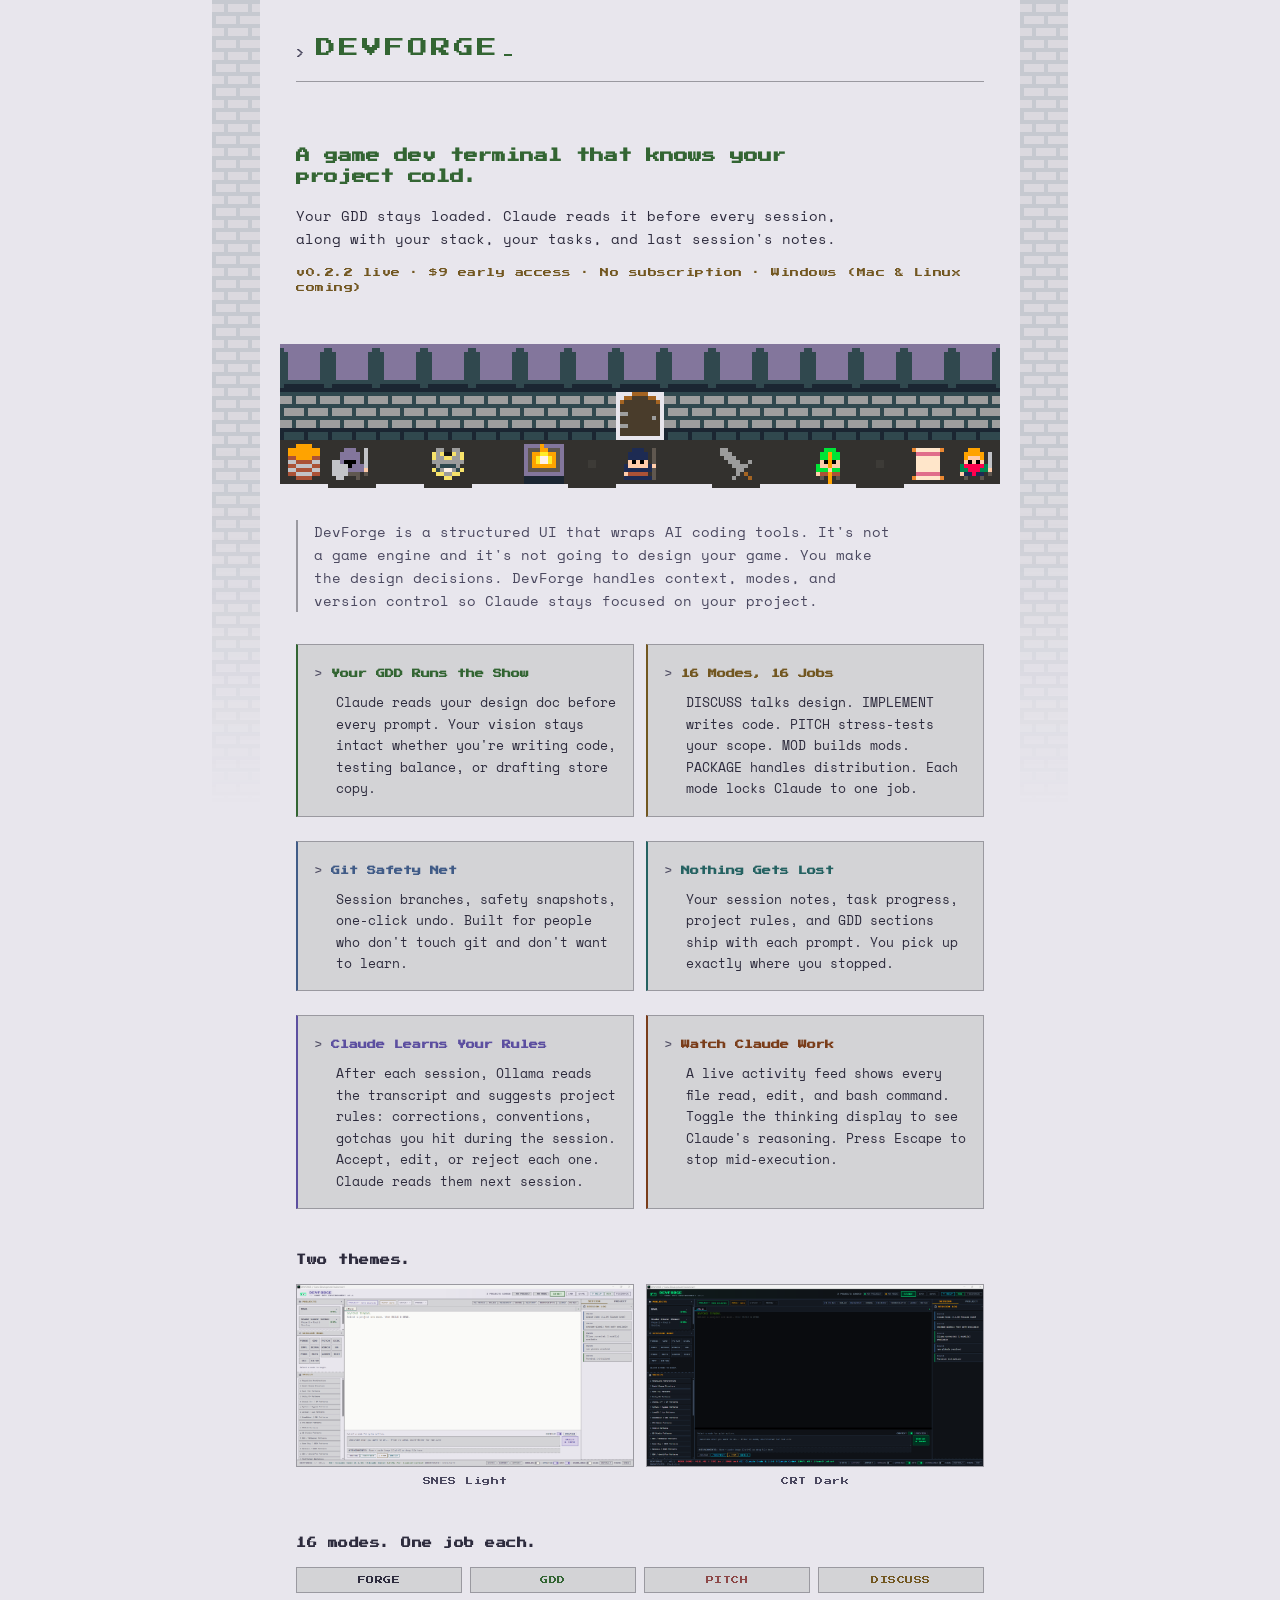
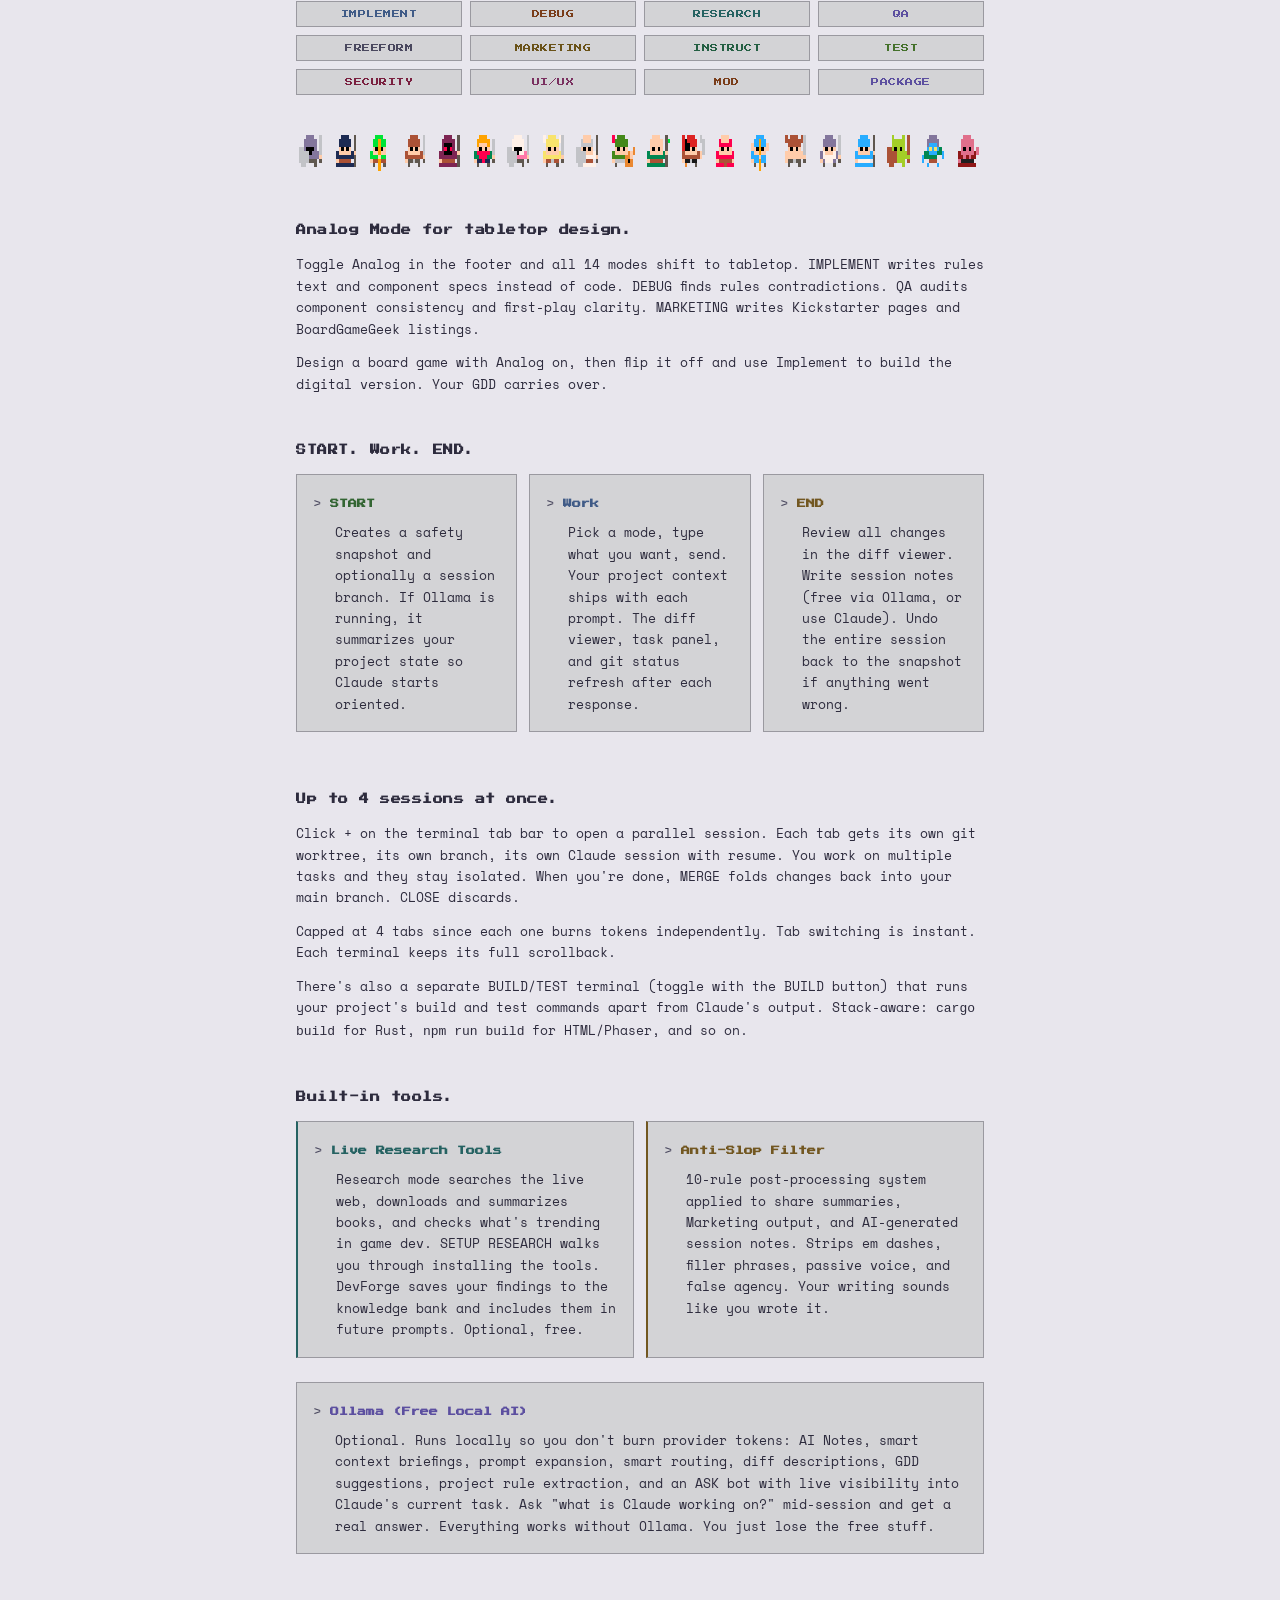
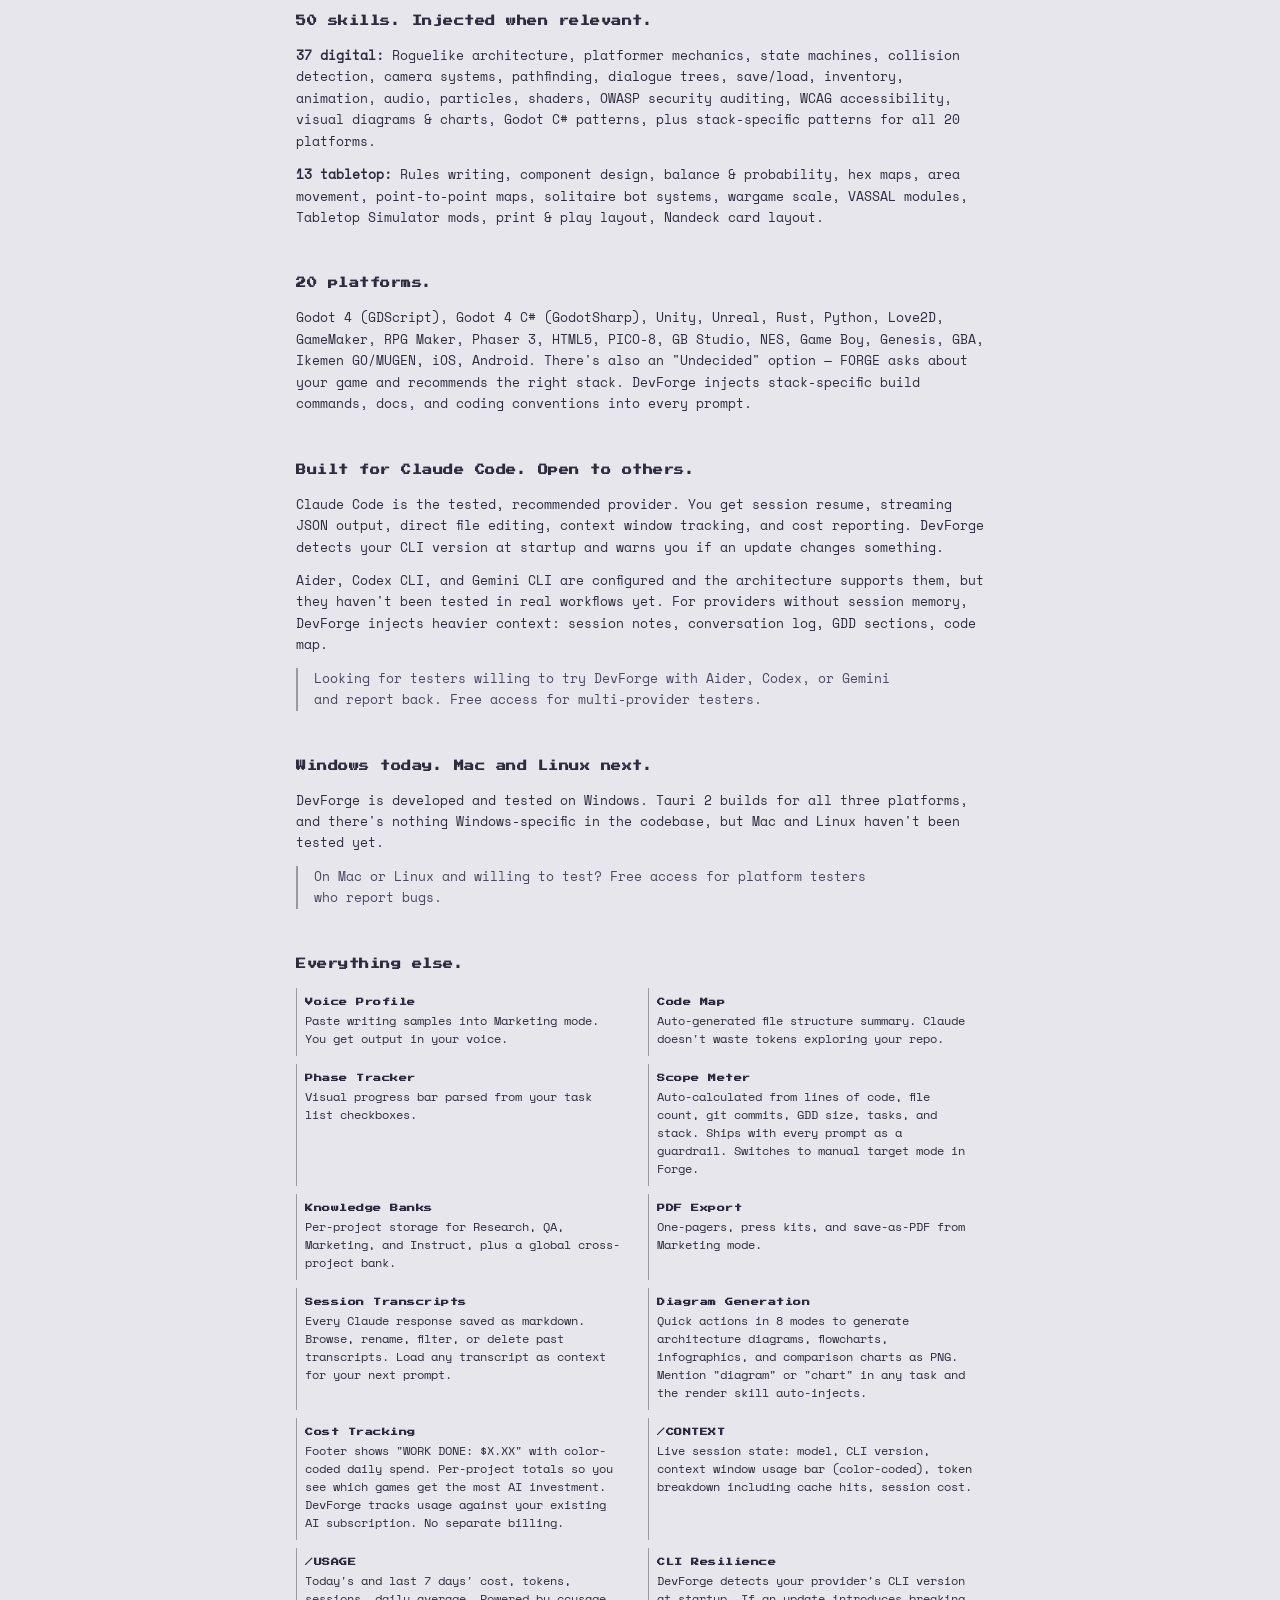
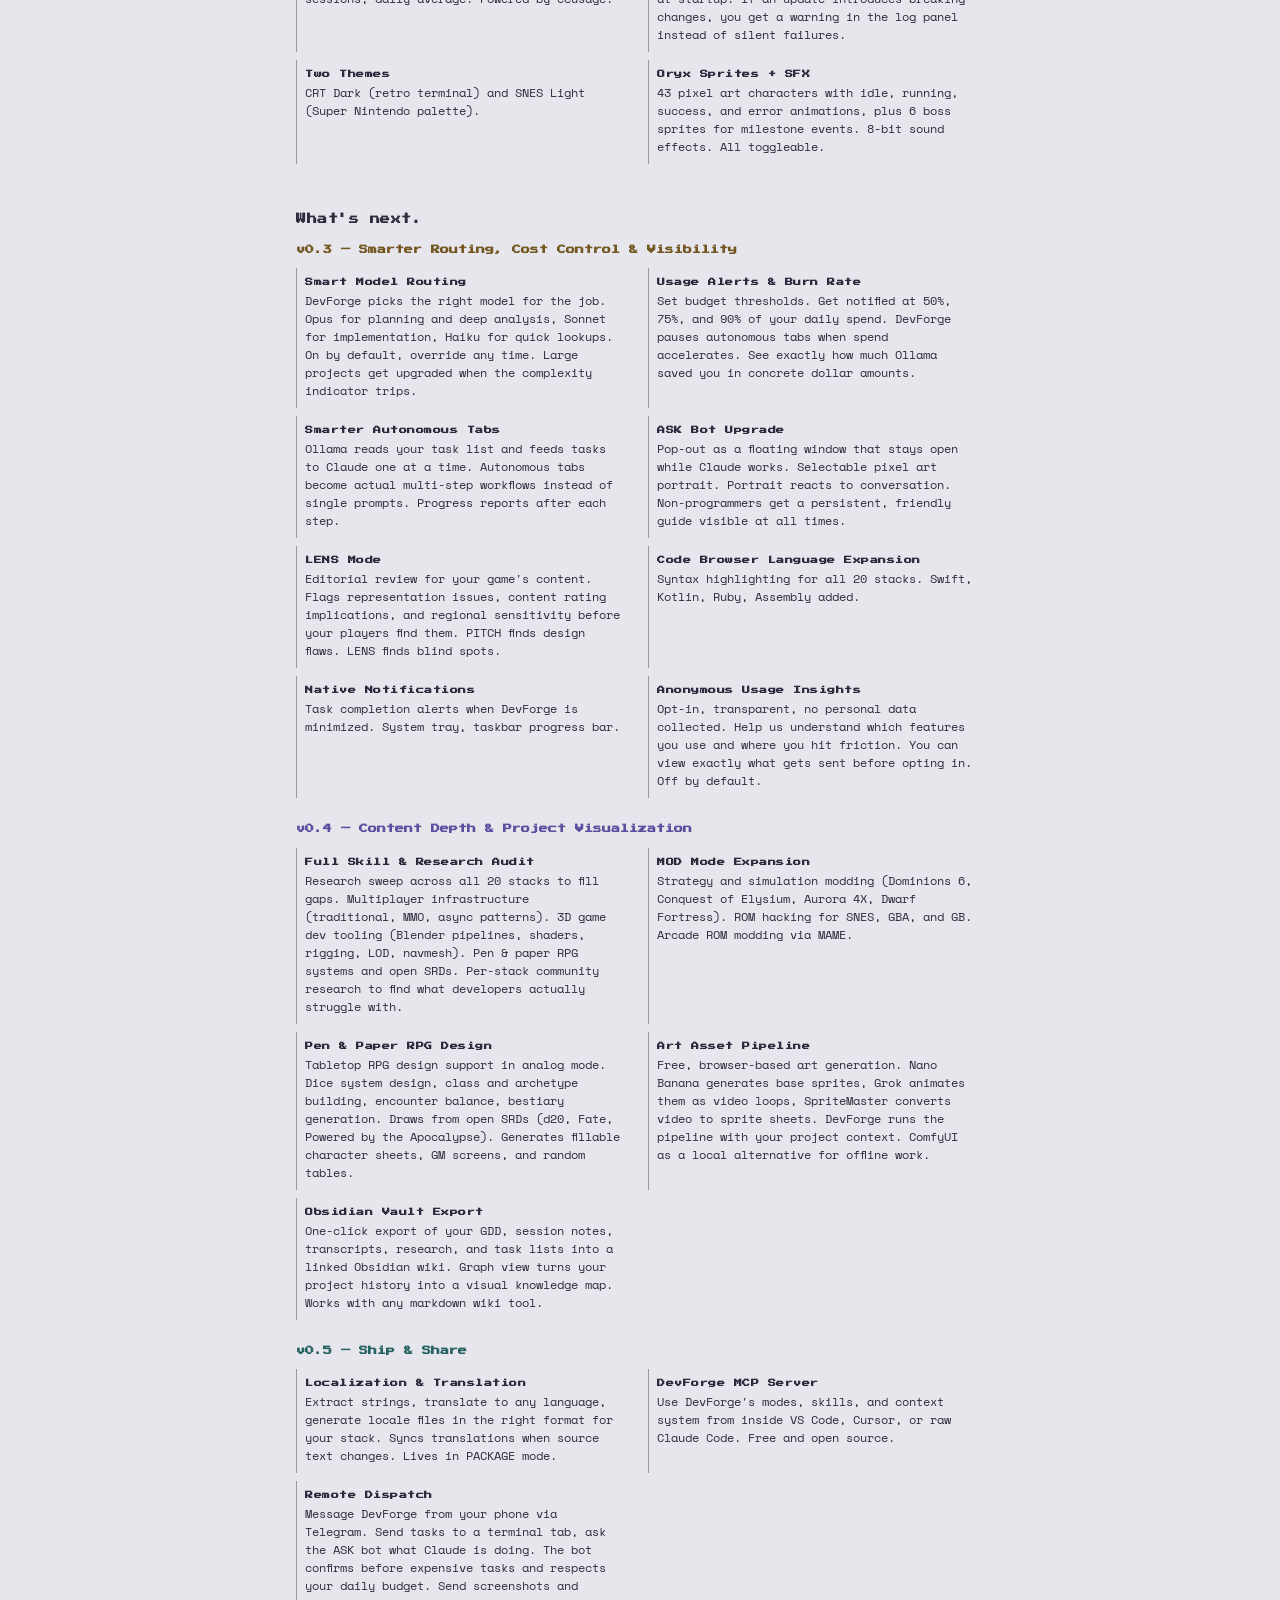
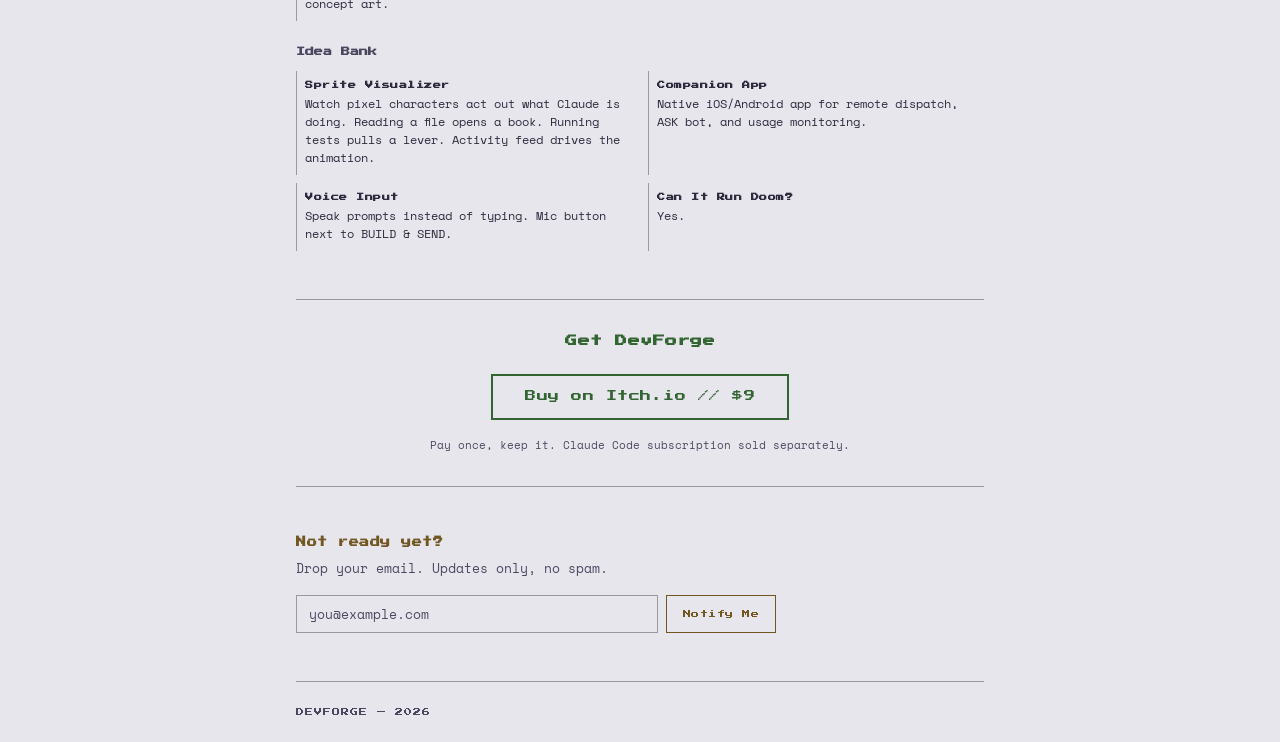
==== commit 5936cbae: "Update website for v0.2.2: version badge, roadmap additions Bump version from v0.2.1 to v0.2.2 on in" ====
--- a/index.html
+++ b/index.html
@@ -35,7 +35,7 @@
                 <p class="subtext">
                     Your GDD stays loaded. Claude reads it before every session, along with your stack, your tasks, and last session's notes.
                 </p>
-                <p class="price-line">v0.2.1 live &middot; $9 early access &middot; No subscription &middot; Windows (Mac &amp; Linux coming)</p>
+                <p class="price-line">v0.2.2 live &middot; $9 early access &middot; No subscription &middot; Windows (Mac &amp; Linux coming)</p>
             </section>
 
             <!-- Dungeon Scene Banner -->
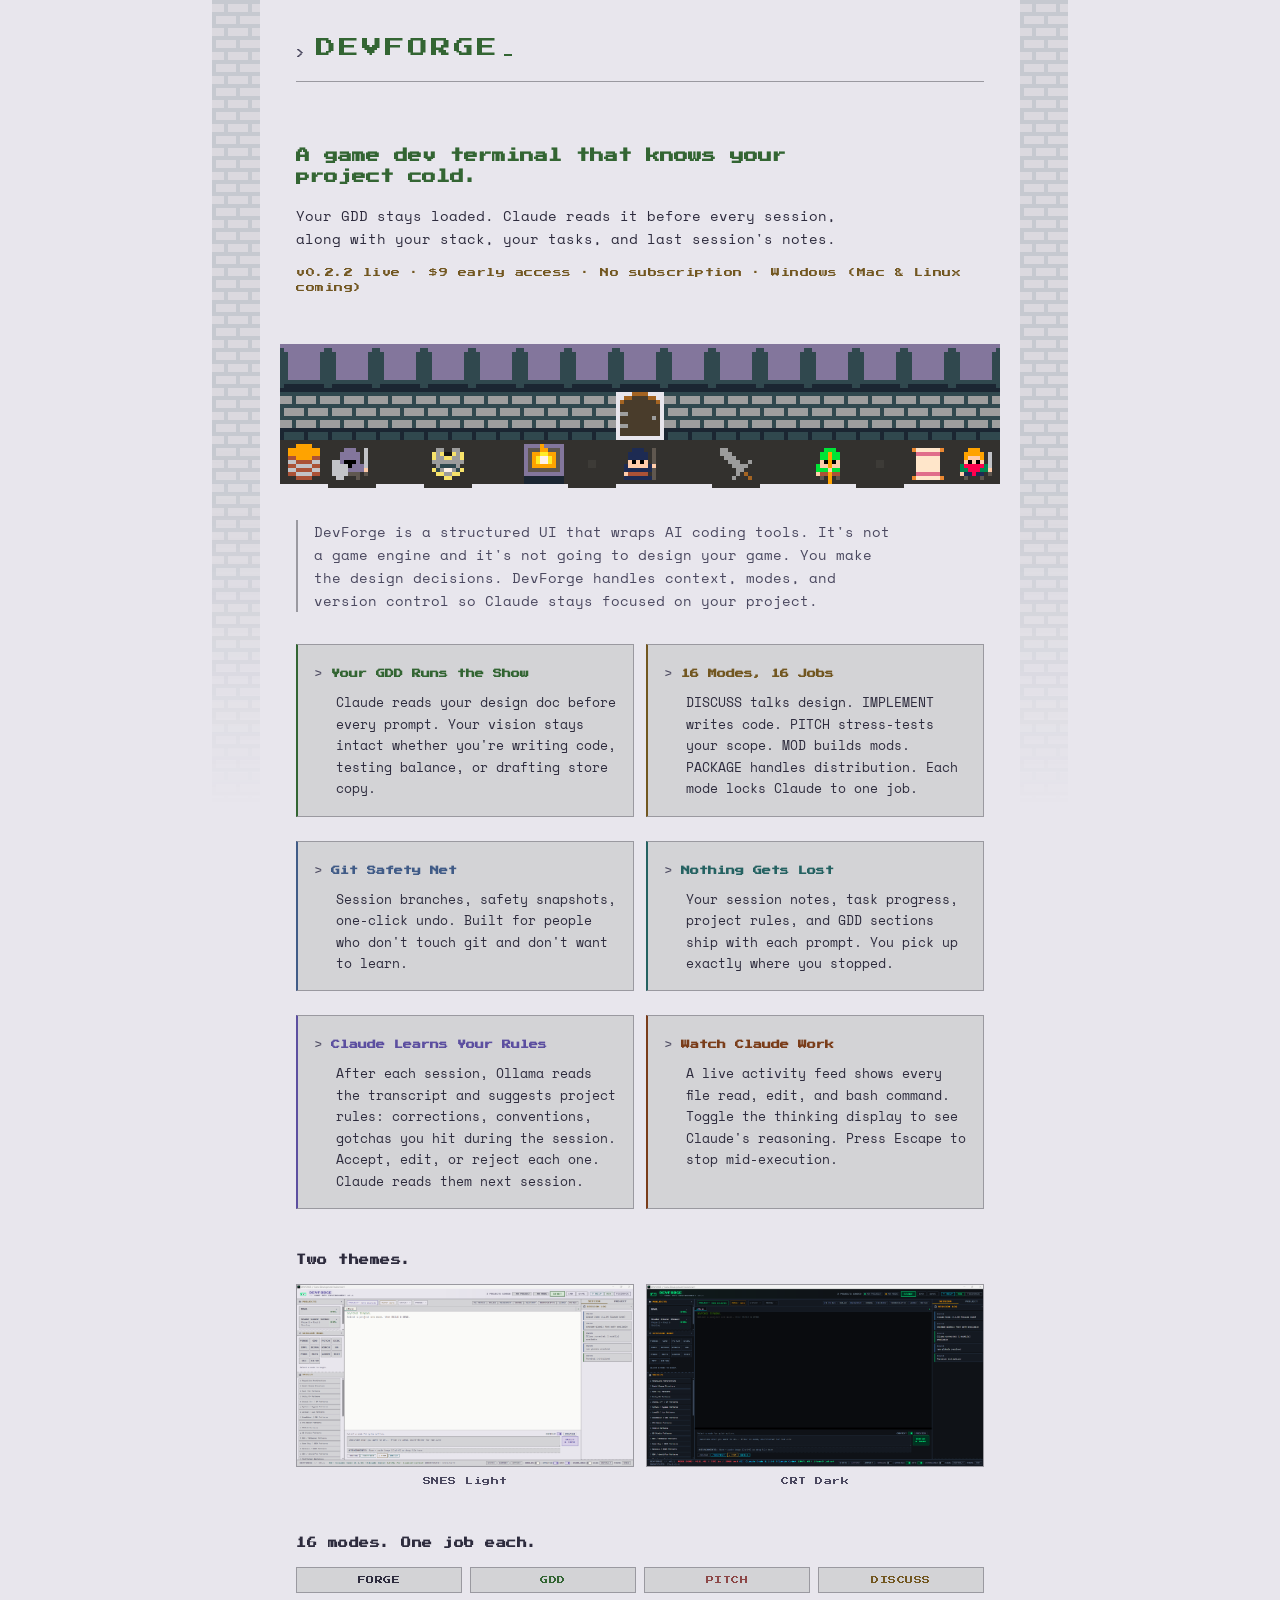
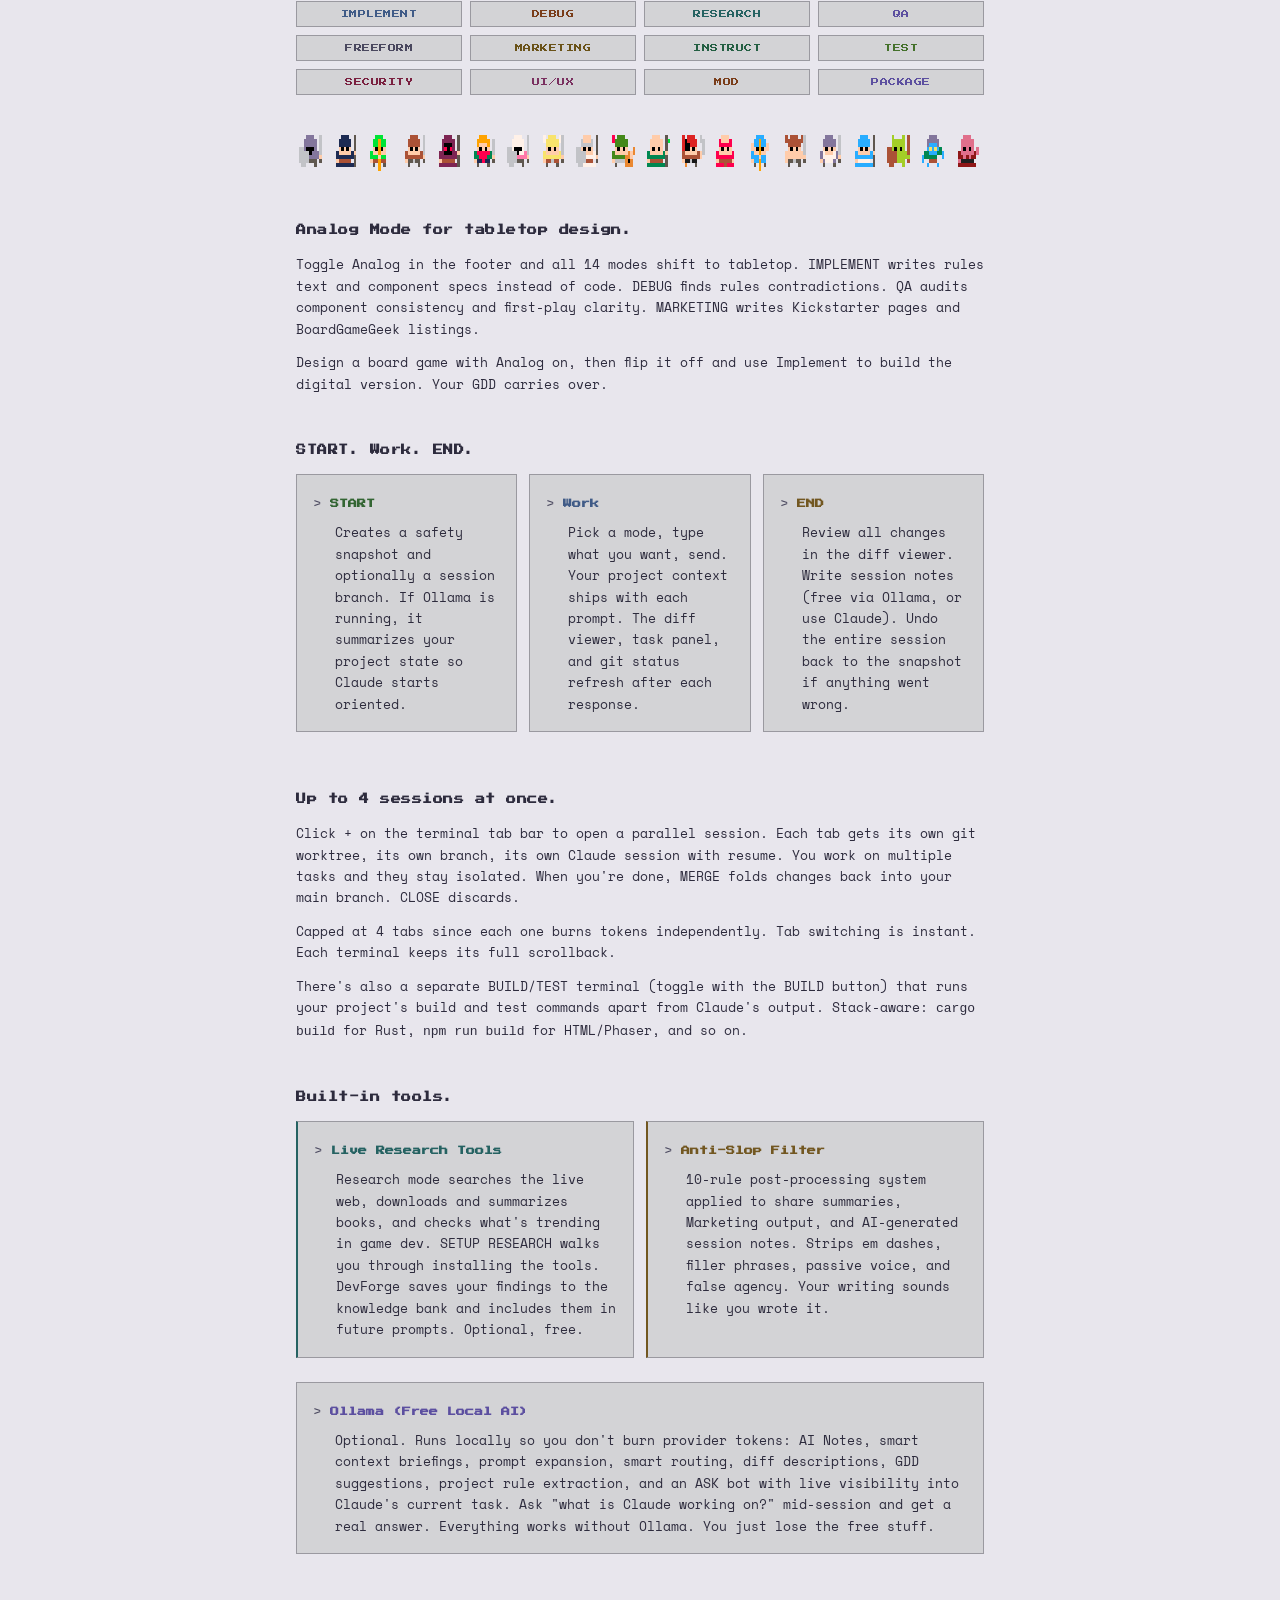
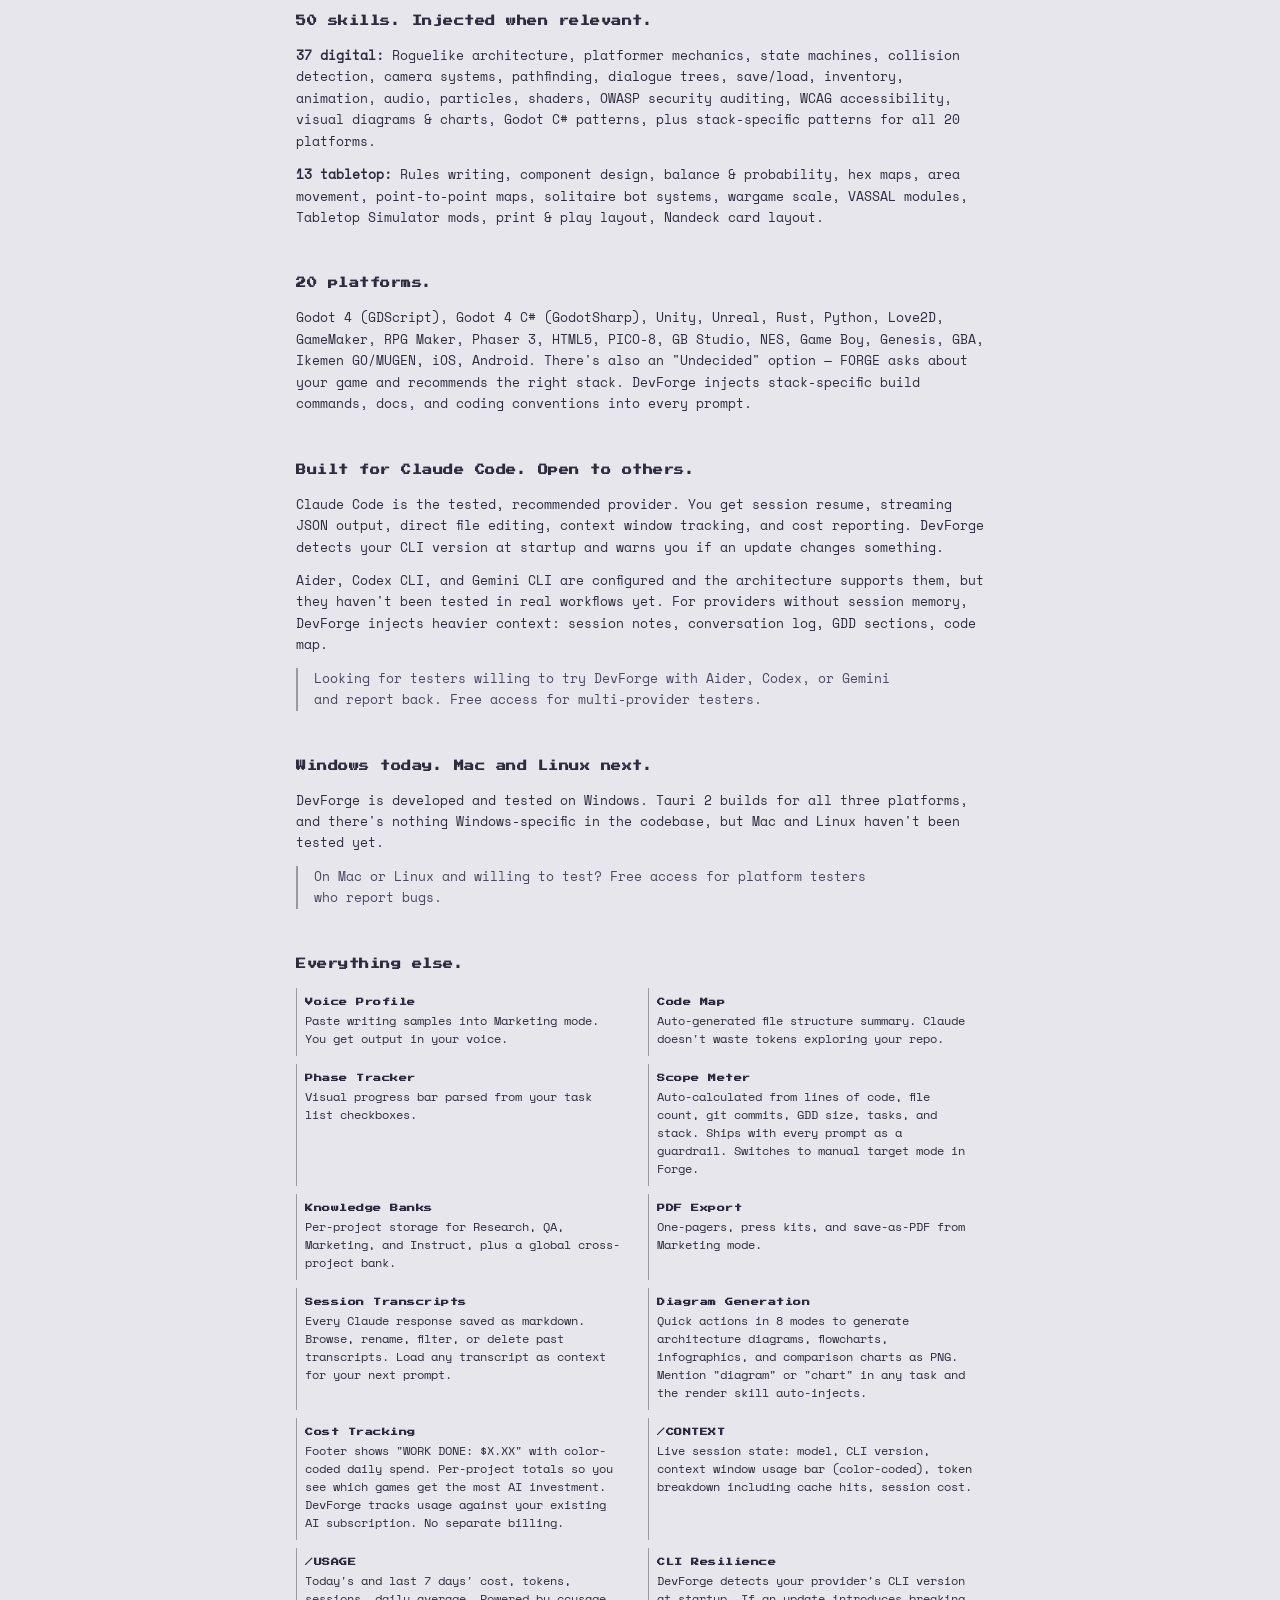
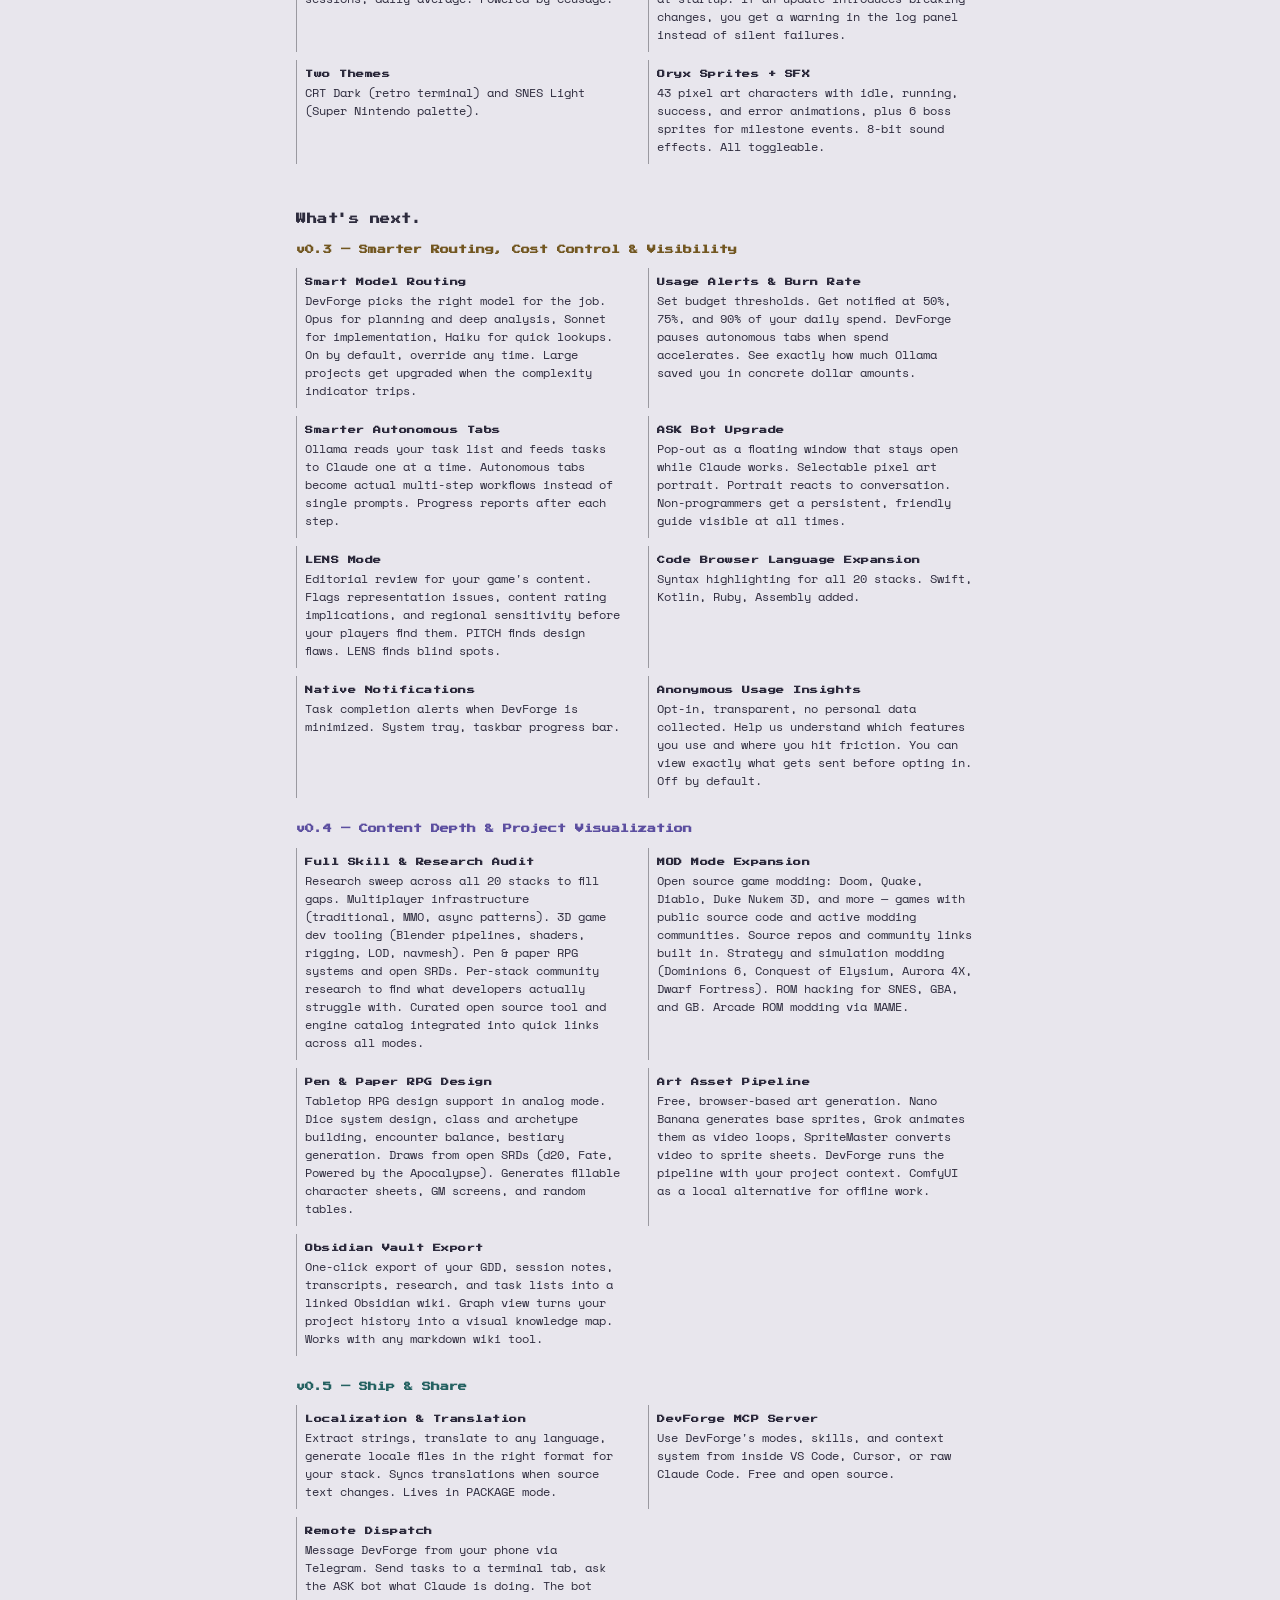
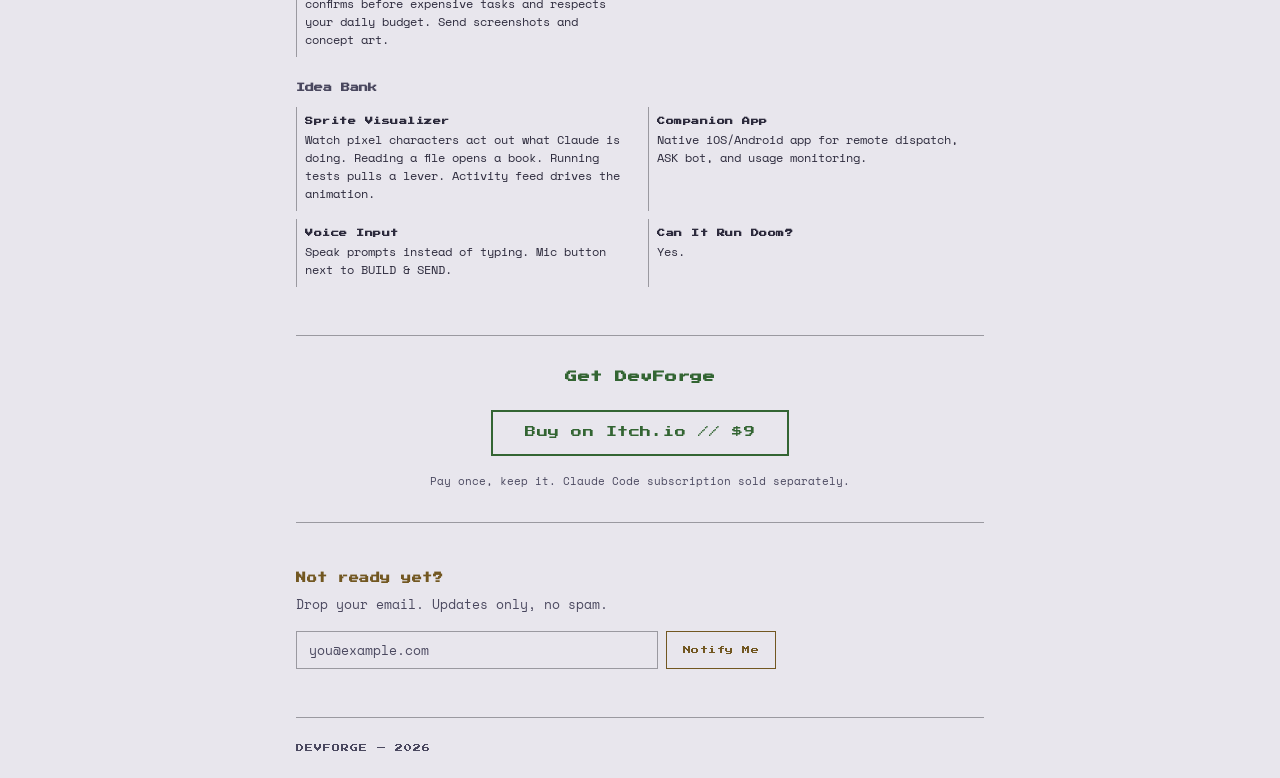
==== commit bbe9698c: "Add open source game modding and tool catalog to v0.4 roadmap MOD Mode now includes Doom, Quake, Dia" ====
--- a/index.html
+++ b/index.html
@@ -370,8 +370,8 @@
                 </ul>
                 <h3 style="color: var(--purple); margin-top: var(--space-24); margin-bottom: var(--space-12);">v0.4 — Content Depth &amp; Project Visualization</h3>
                 <ul class="detail-list">
-                    <li><strong>Full Skill &amp; Research Audit</strong> Research sweep across all 20 stacks to fill gaps. Multiplayer infrastructure (traditional, MMO, async patterns). 3D game dev tooling (Blender pipelines, shaders, rigging, LOD, navmesh). Pen &amp; paper RPG systems and open SRDs. Per-stack community research to find what developers actually struggle with.</li>
-                    <li><strong>MOD Mode Expansion</strong> Strategy and simulation modding (Dominions 6, Conquest of Elysium, Aurora 4X, Dwarf Fortress). ROM hacking for SNES, GBA, and GB. Arcade ROM modding via MAME.</li>
+                    <li><strong>Full Skill &amp; Research Audit</strong> Research sweep across all 20 stacks to fill gaps. Multiplayer infrastructure (traditional, MMO, async patterns). 3D game dev tooling (Blender pipelines, shaders, rigging, LOD, navmesh). Pen &amp; paper RPG systems and open SRDs. Per-stack community research to find what developers actually struggle with. Curated open source tool and engine catalog integrated into quick links across all modes.</li>
+                    <li><strong>MOD Mode Expansion</strong> Open source game modding: Doom, Quake, Diablo, Duke Nukem 3D, and more &mdash; games with public source code and active modding communities. Source repos and community links built in. Strategy and simulation modding (Dominions 6, Conquest of Elysium, Aurora 4X, Dwarf Fortress). ROM hacking for SNES, GBA, and GB. Arcade ROM modding via MAME.</li>
                     <li><strong>Pen &amp; Paper RPG Design</strong> Tabletop RPG design support in analog mode. Dice system design, class and archetype building, encounter balance, bestiary generation. Draws from open SRDs (d20, Fate, Powered by the Apocalypse). Generates fillable character sheets, GM screens, and random tables.</li>
                     <li><strong>Art Asset Pipeline</strong> Free, browser-based art generation. Nano Banana generates base sprites, Grok animates them as video loops, SpriteMaster converts video to sprite sheets. DevForge runs the pipeline with your project context. ComfyUI as a local alternative for offline work.</li>
                     <li><strong>Obsidian Vault Export</strong> One-click export of your GDD, session notes, transcripts, research, and task lists into a linked Obsidian wiki. Graph view turns your project history into a visual knowledge map. Works with any markdown wiki tool.</li>
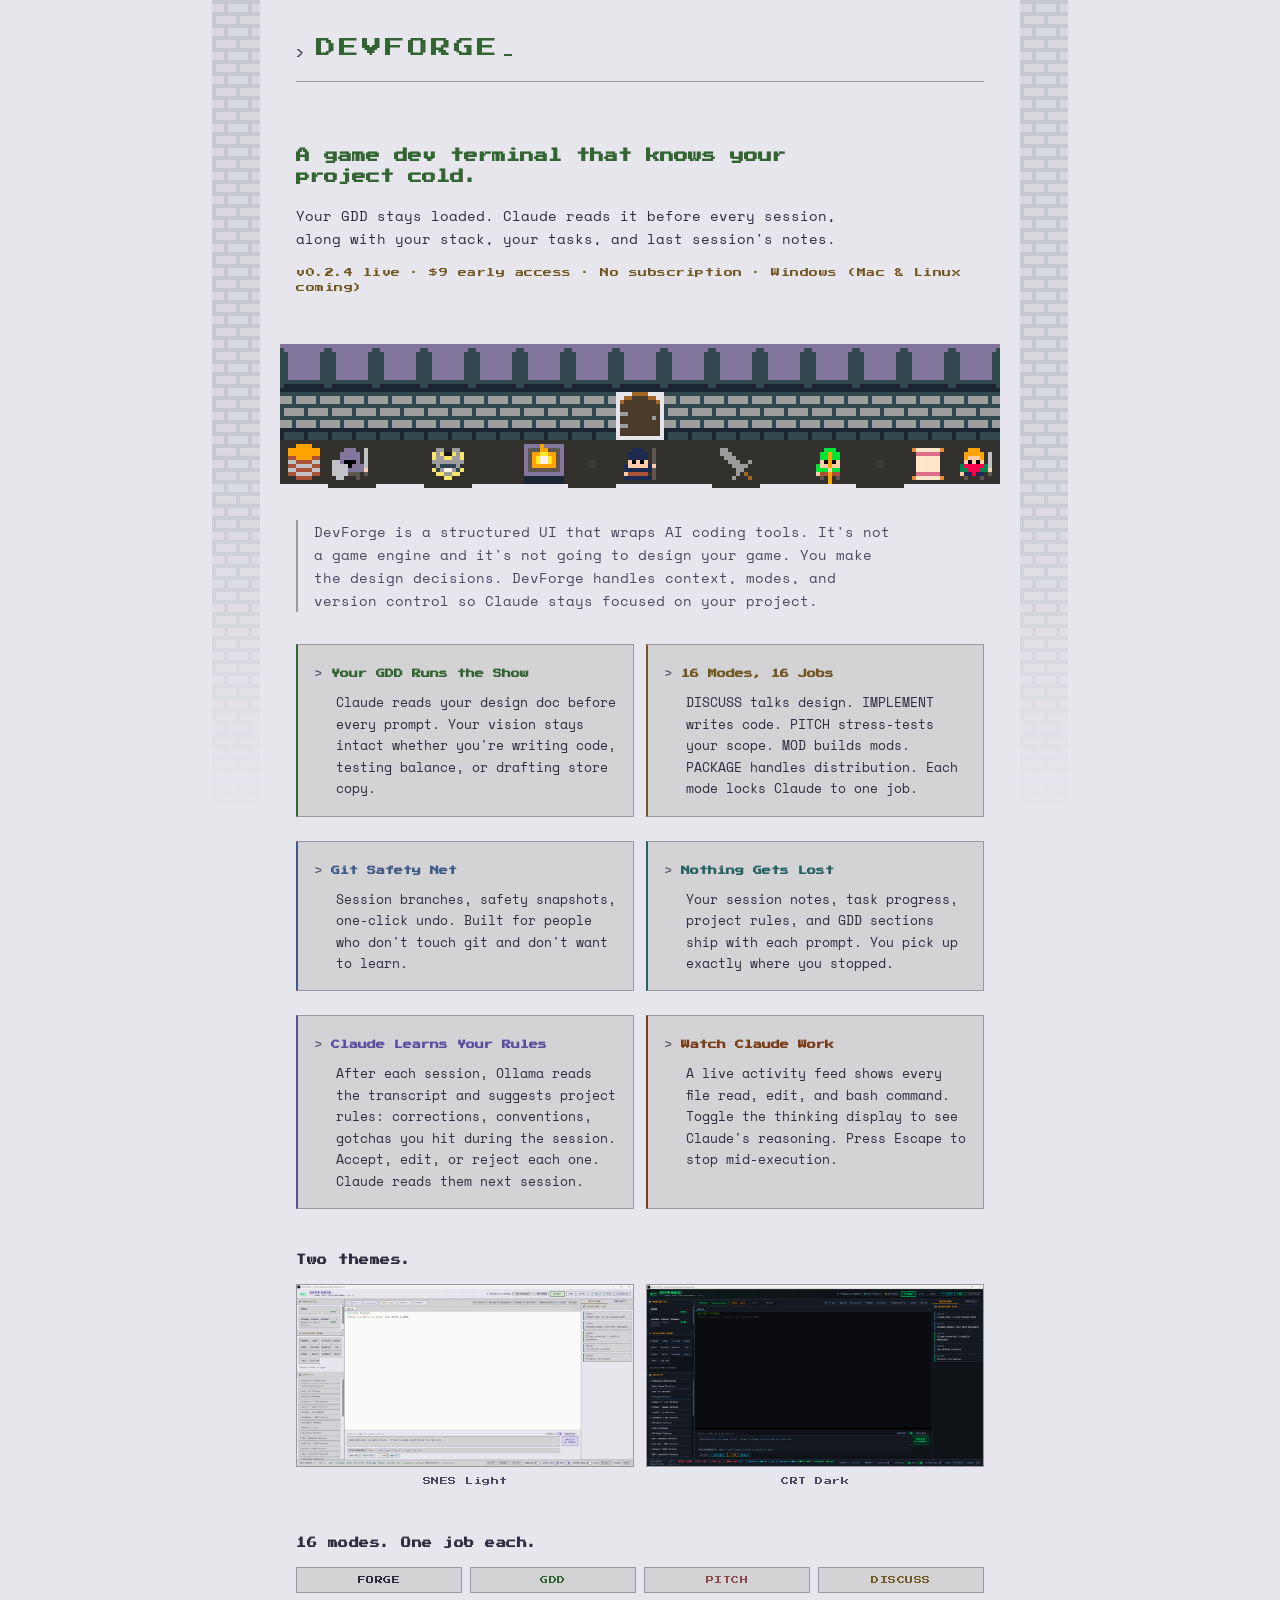
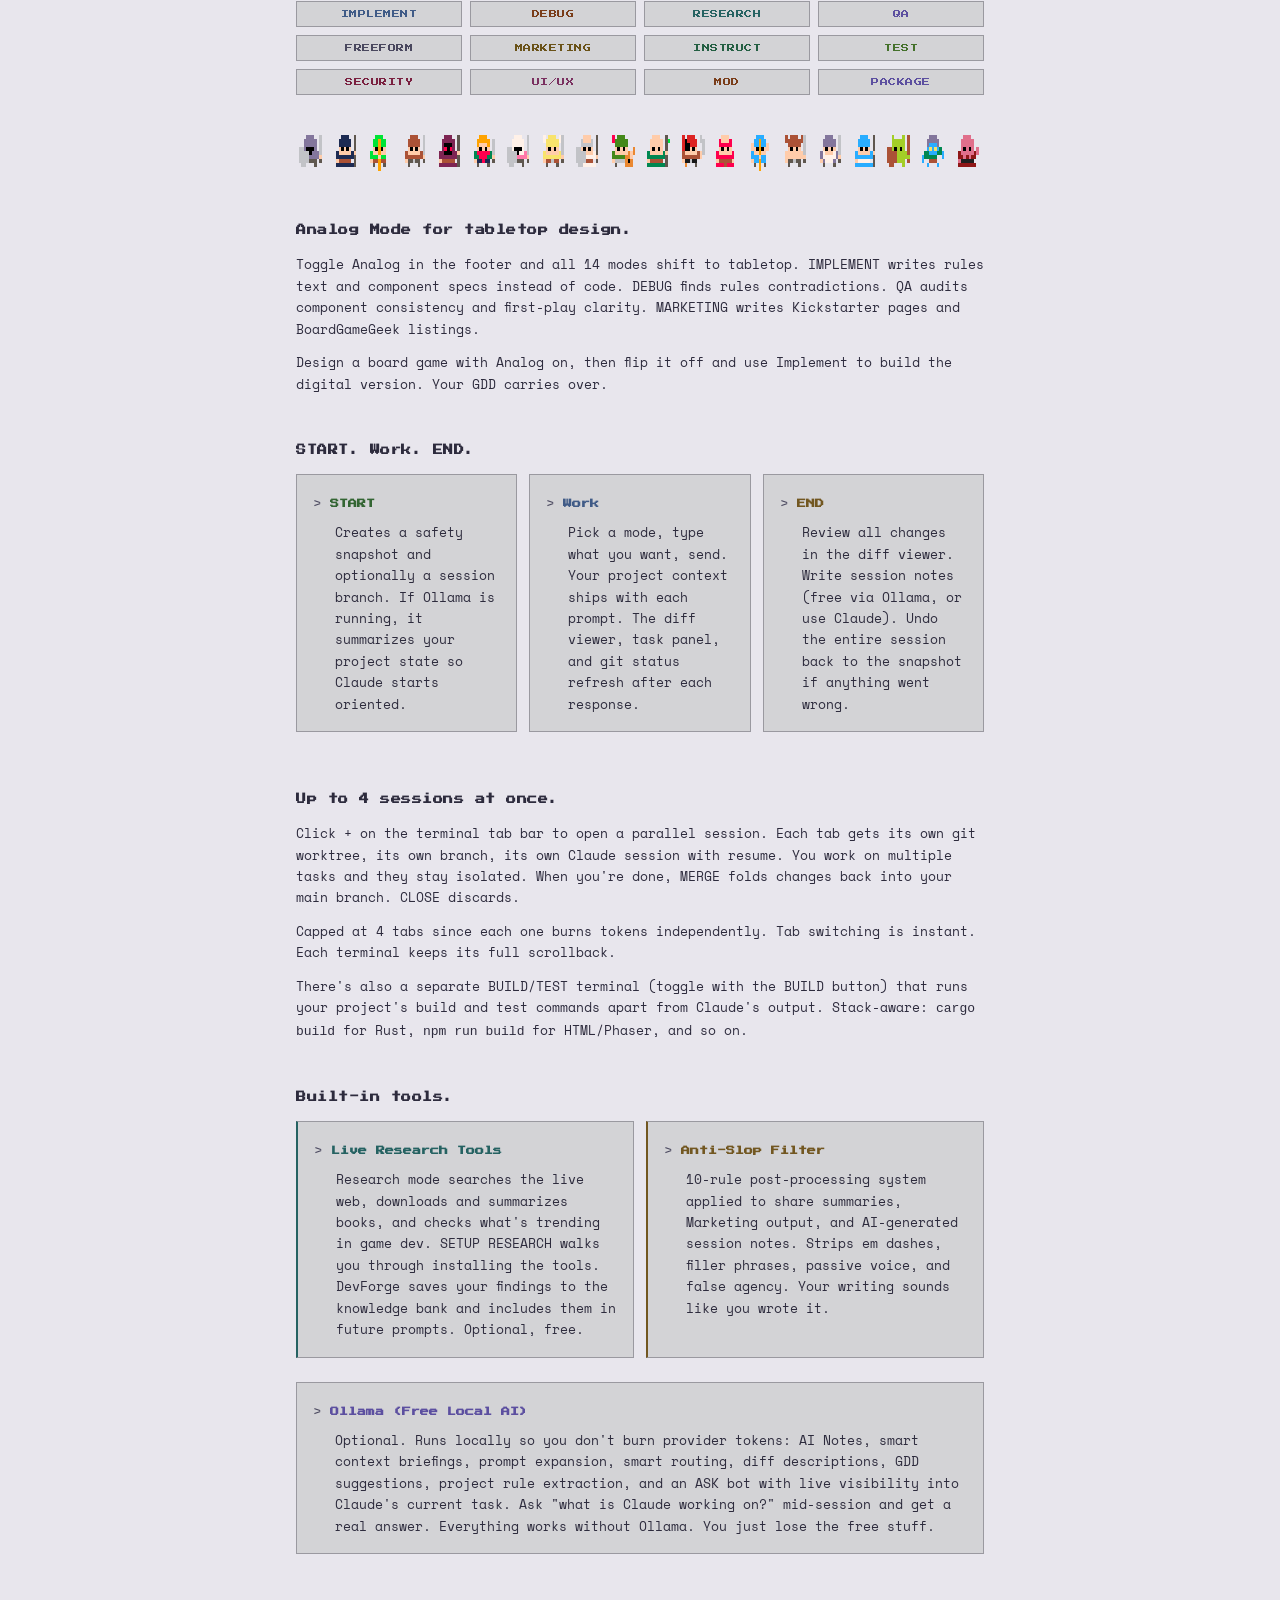
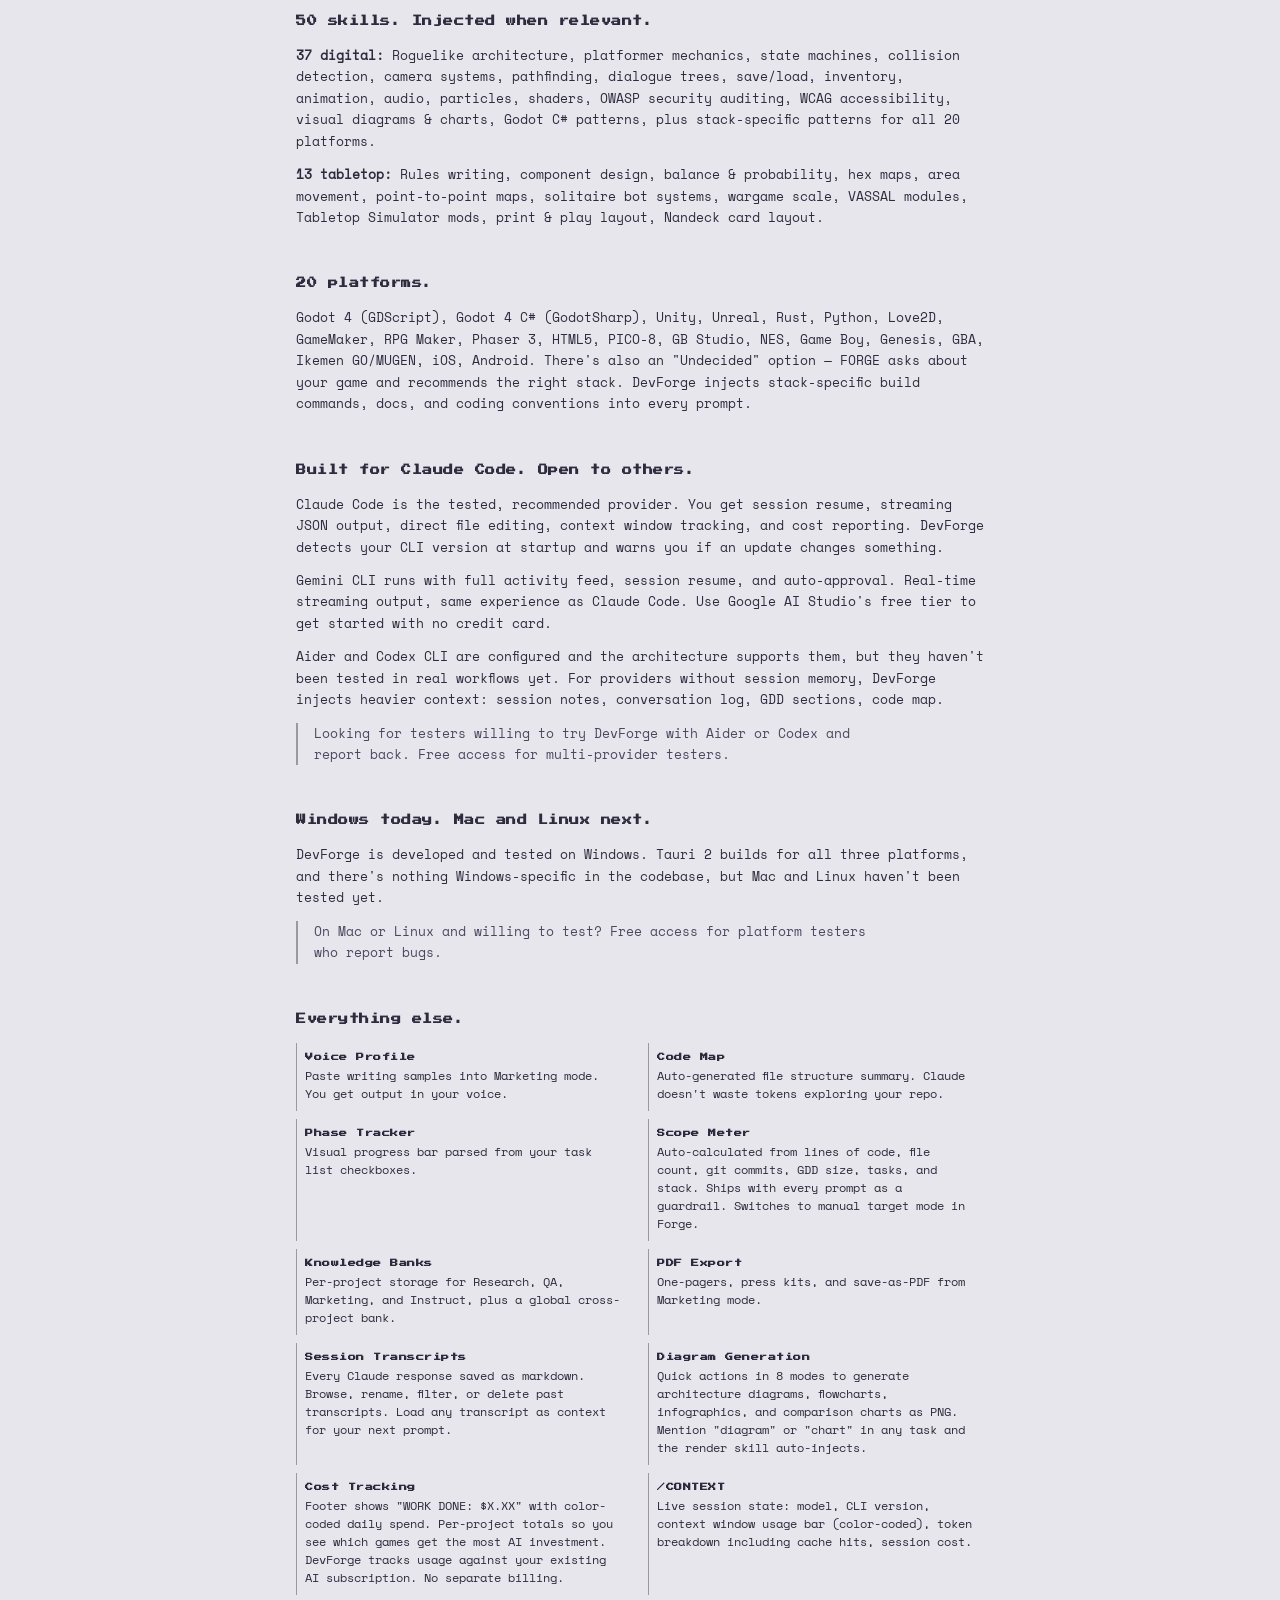
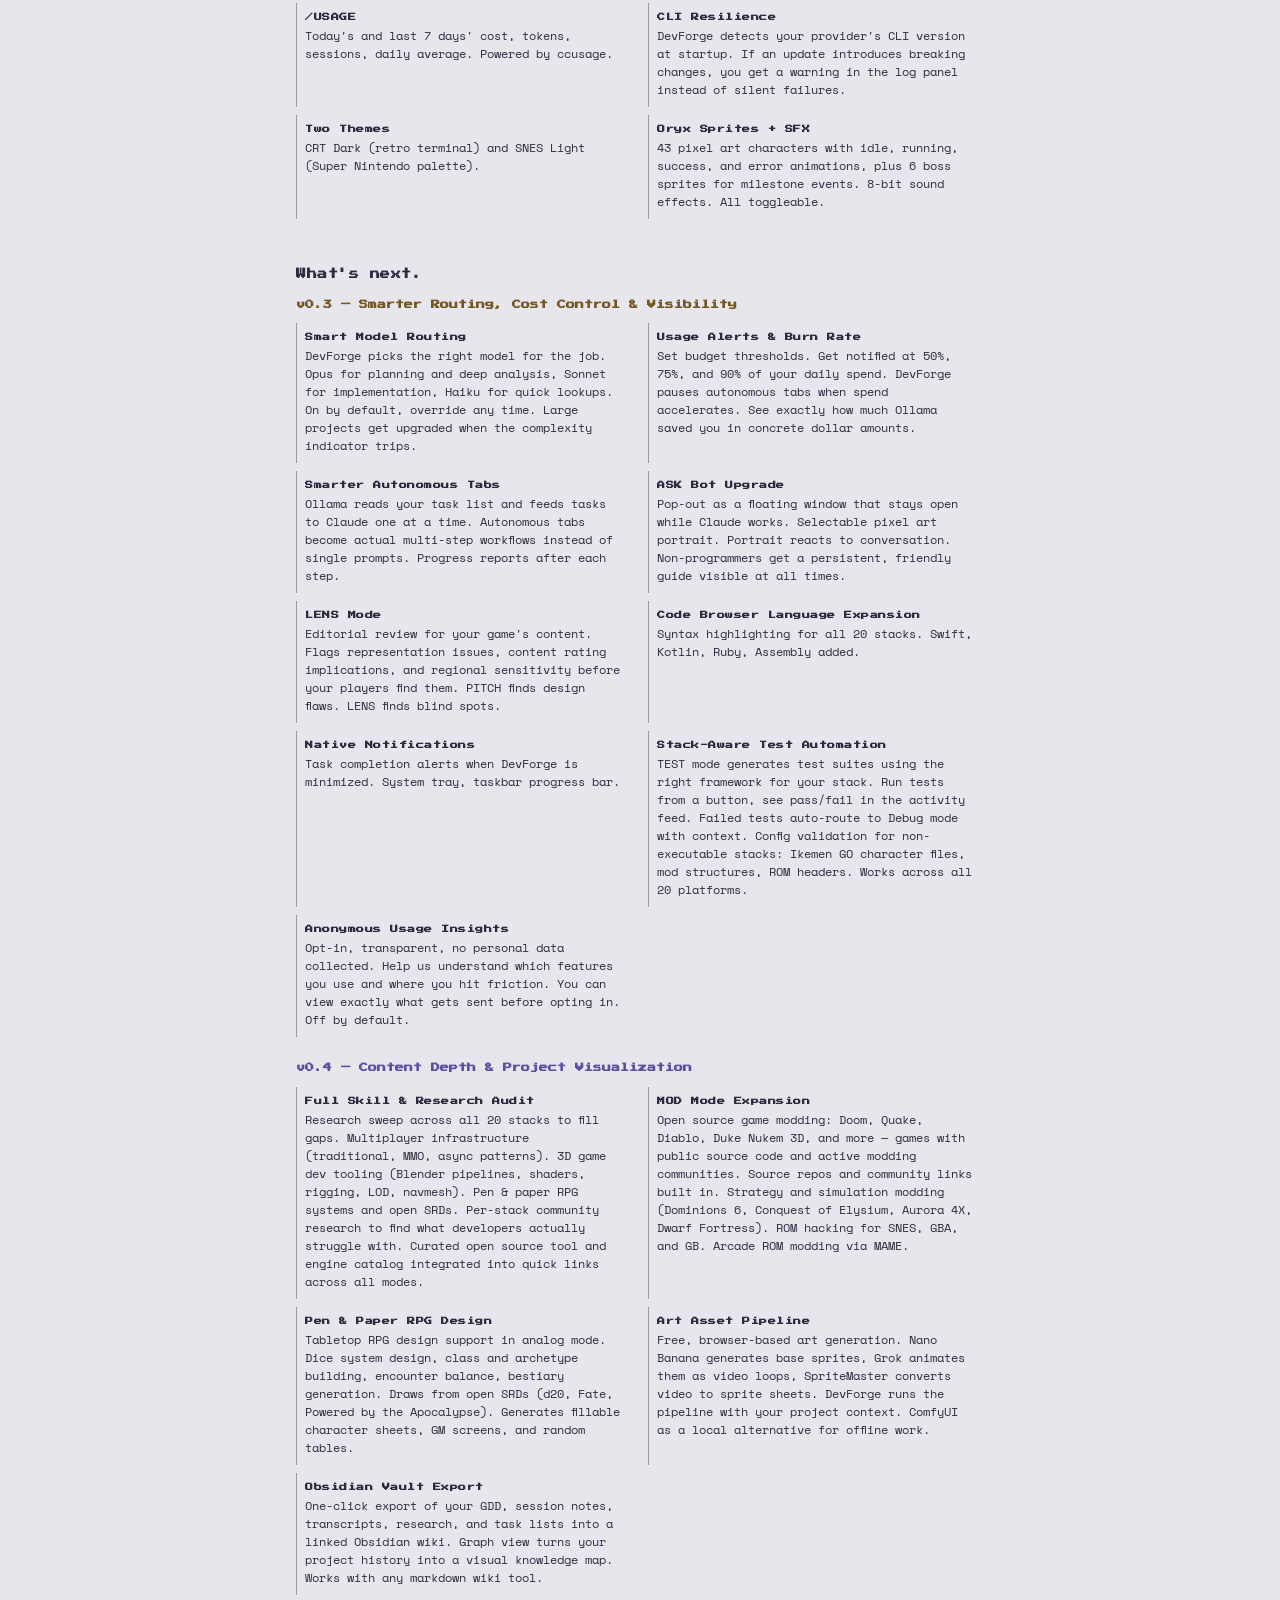
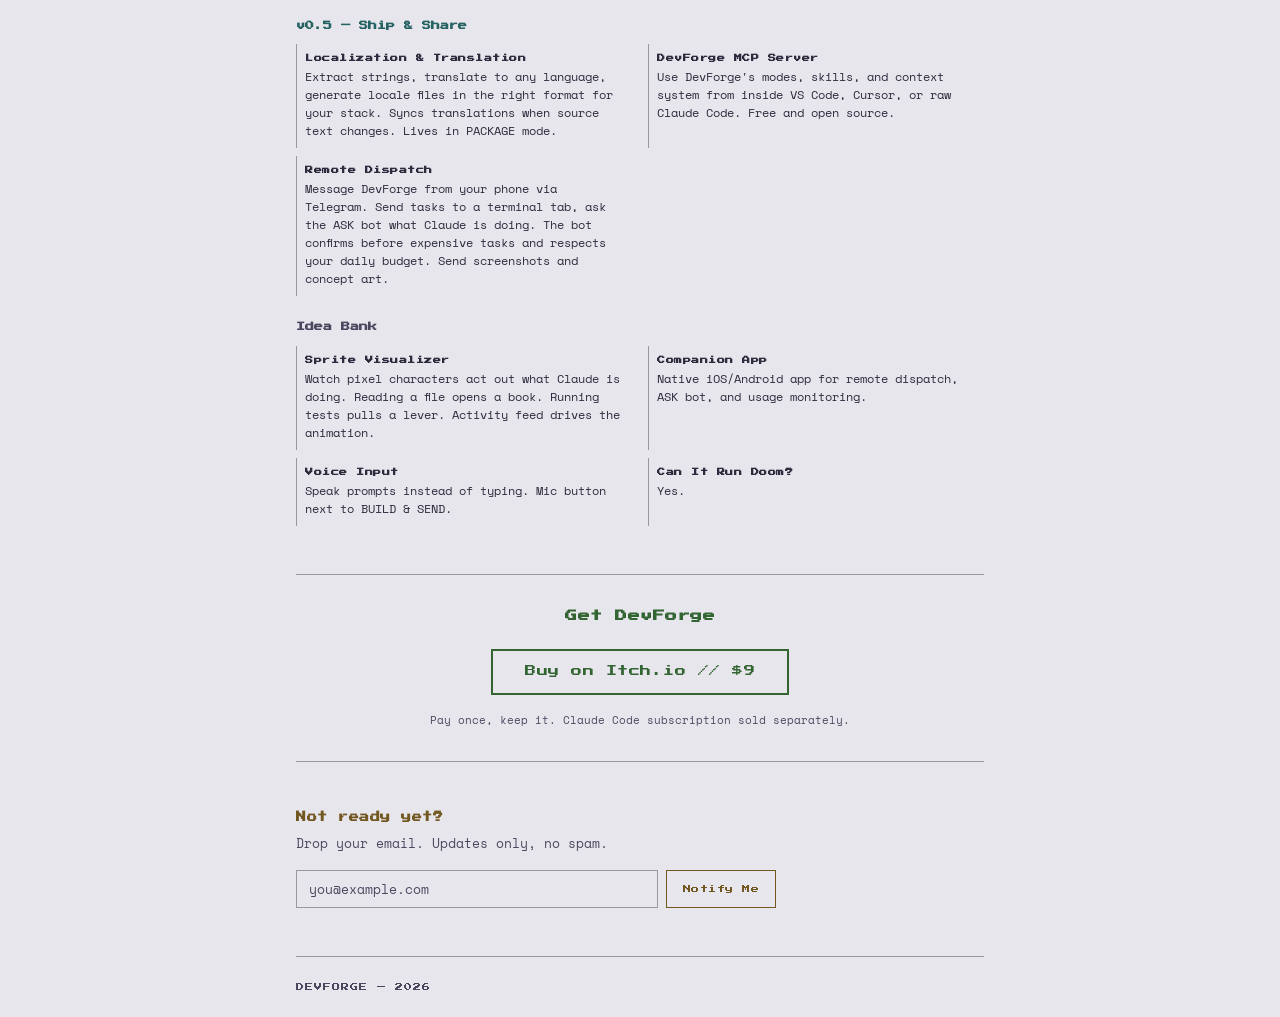
==== commit f4340bd1: "Update website for v0.2.4: Gemini CLI full support, test automation roadmap Version bump to v0.2.4. " ====
--- a/index.html
+++ b/index.html
@@ -35,7 +35,7 @@
                 <p class="subtext">
                     Your GDD stays loaded. Claude reads it before every session, along with your stack, your tasks, and last session's notes.
                 </p>
-                <p class="price-line">v0.2.2 live &middot; $9 early access &middot; No subscription &middot; Windows (Mac &amp; Linux coming)</p>
+                <p class="price-line">v0.2.4 live &middot; $9 early access &middot; No subscription &middot; Windows (Mac &amp; Linux coming)</p>
             </section>
 
             <!-- Dungeon Scene Banner -->
@@ -322,8 +322,9 @@
             <section class="info-section" aria-labelledby="providers-heading">
                 <h2 id="providers-heading">Built for Claude Code. Open to others.</h2>
                 <p>Claude Code is the tested, recommended provider. You get session resume, streaming JSON output, direct file editing, context window tracking, and cost reporting. DevForge detects your CLI version at startup and warns you if an update changes something.</p>
-                <p>Aider, Codex CLI, and Gemini CLI are configured and the architecture supports them, but they haven't been tested in real workflows yet. For providers without session memory, DevForge injects heavier context: session notes, conversation log, GDD sections, code map.</p>
-                <p class="callout-text">Looking for testers willing to try DevForge with Aider, Codex, or Gemini and report back. Free access for multi-provider testers.</p>
+                <p>Gemini CLI runs with full activity feed, session resume, and auto-approval. Real-time streaming output, same experience as Claude Code. Use Google AI Studio's free tier to get started with no credit card.</p>
+                <p>Aider and Codex CLI are configured and the architecture supports them, but they haven't been tested in real workflows yet. For providers without session memory, DevForge injects heavier context: session notes, conversation log, GDD sections, code map.</p>
+                <p class="callout-text">Looking for testers willing to try DevForge with Aider or Codex and report back. Free access for multi-provider testers.</p>
             </section>
 
             <!-- Platform Support -->
@@ -366,6 +367,7 @@
                     <li><strong>LENS Mode</strong> Editorial review for your game's content. Flags representation issues, content rating implications, and regional sensitivity before your players find them. PITCH finds design flaws. LENS finds blind spots.</li>
                     <li><strong>Code Browser Language Expansion</strong> Syntax highlighting for all 20 stacks. Swift, Kotlin, Ruby, Assembly added.</li>
                     <li><strong>Native Notifications</strong> Task completion alerts when DevForge is minimized. System tray, taskbar progress bar.</li>
+                    <li><strong>Stack-Aware Test Automation</strong> TEST mode generates test suites using the right framework for your stack. Run tests from a button, see pass/fail in the activity feed. Failed tests auto-route to Debug mode with context. Config validation for non-executable stacks: Ikemen GO character files, mod structures, ROM headers. Works across all 20 platforms.</li>
                     <li><strong>Anonymous Usage Insights</strong> Opt-in, transparent, no personal data collected. Help us understand which features you use and where you hit friction. You can view exactly what gets sent before opting in. Off by default.</li>
                 </ul>
                 <h3 style="color: var(--purple); margin-top: var(--space-24); margin-bottom: var(--space-12);">v0.4 — Content Depth &amp; Project Visualization</h3>
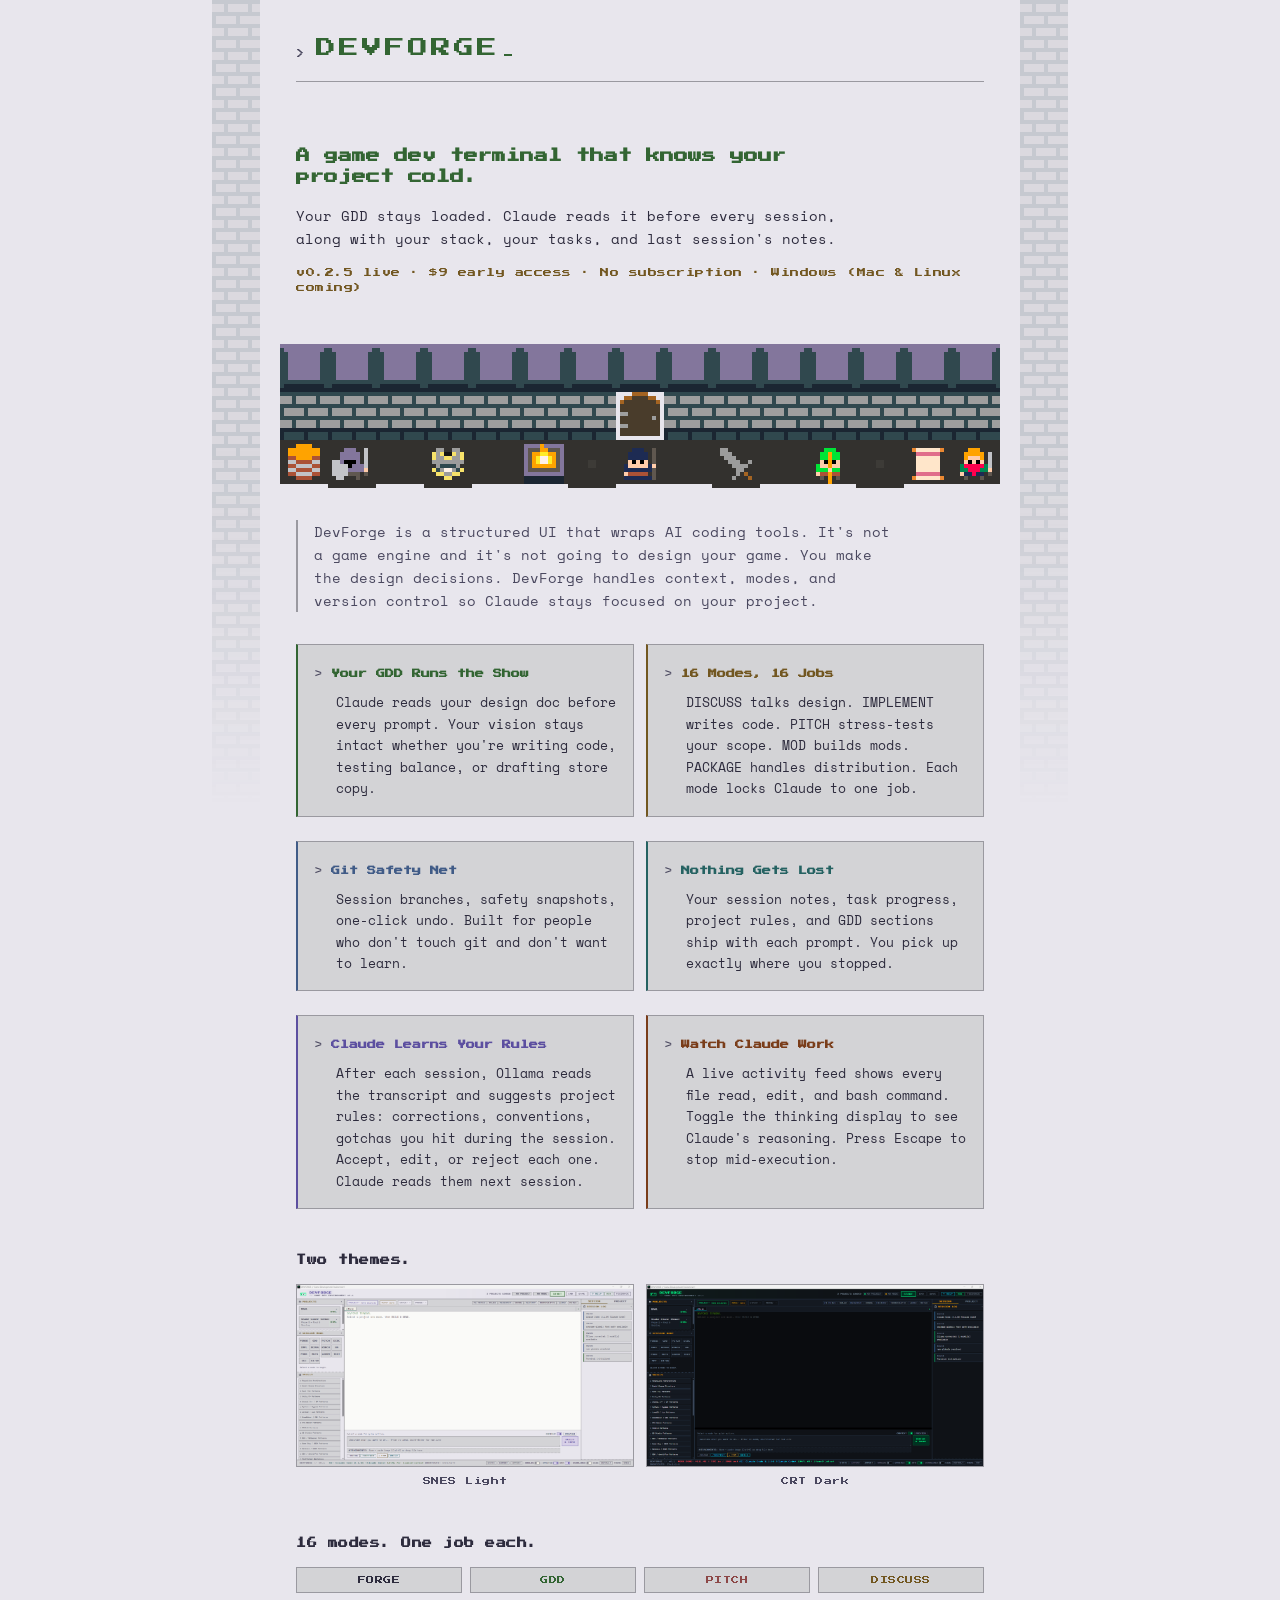
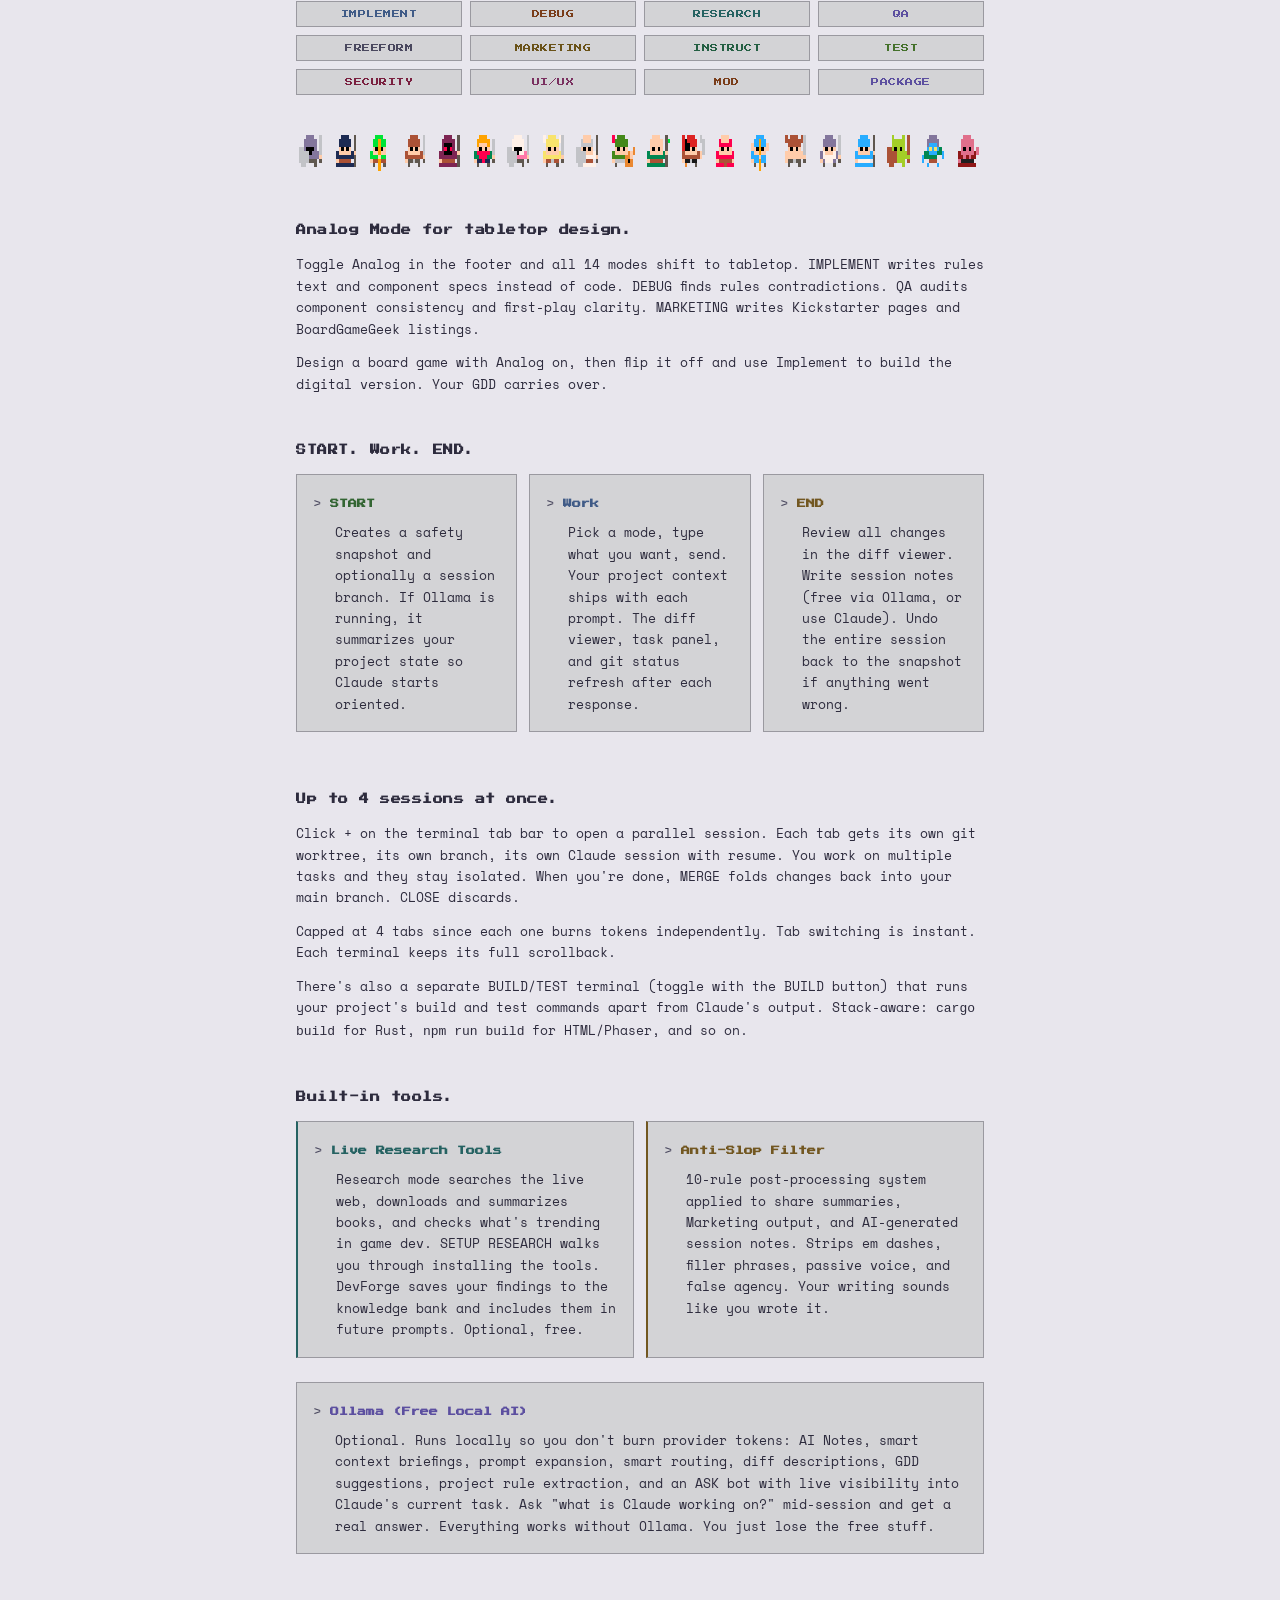
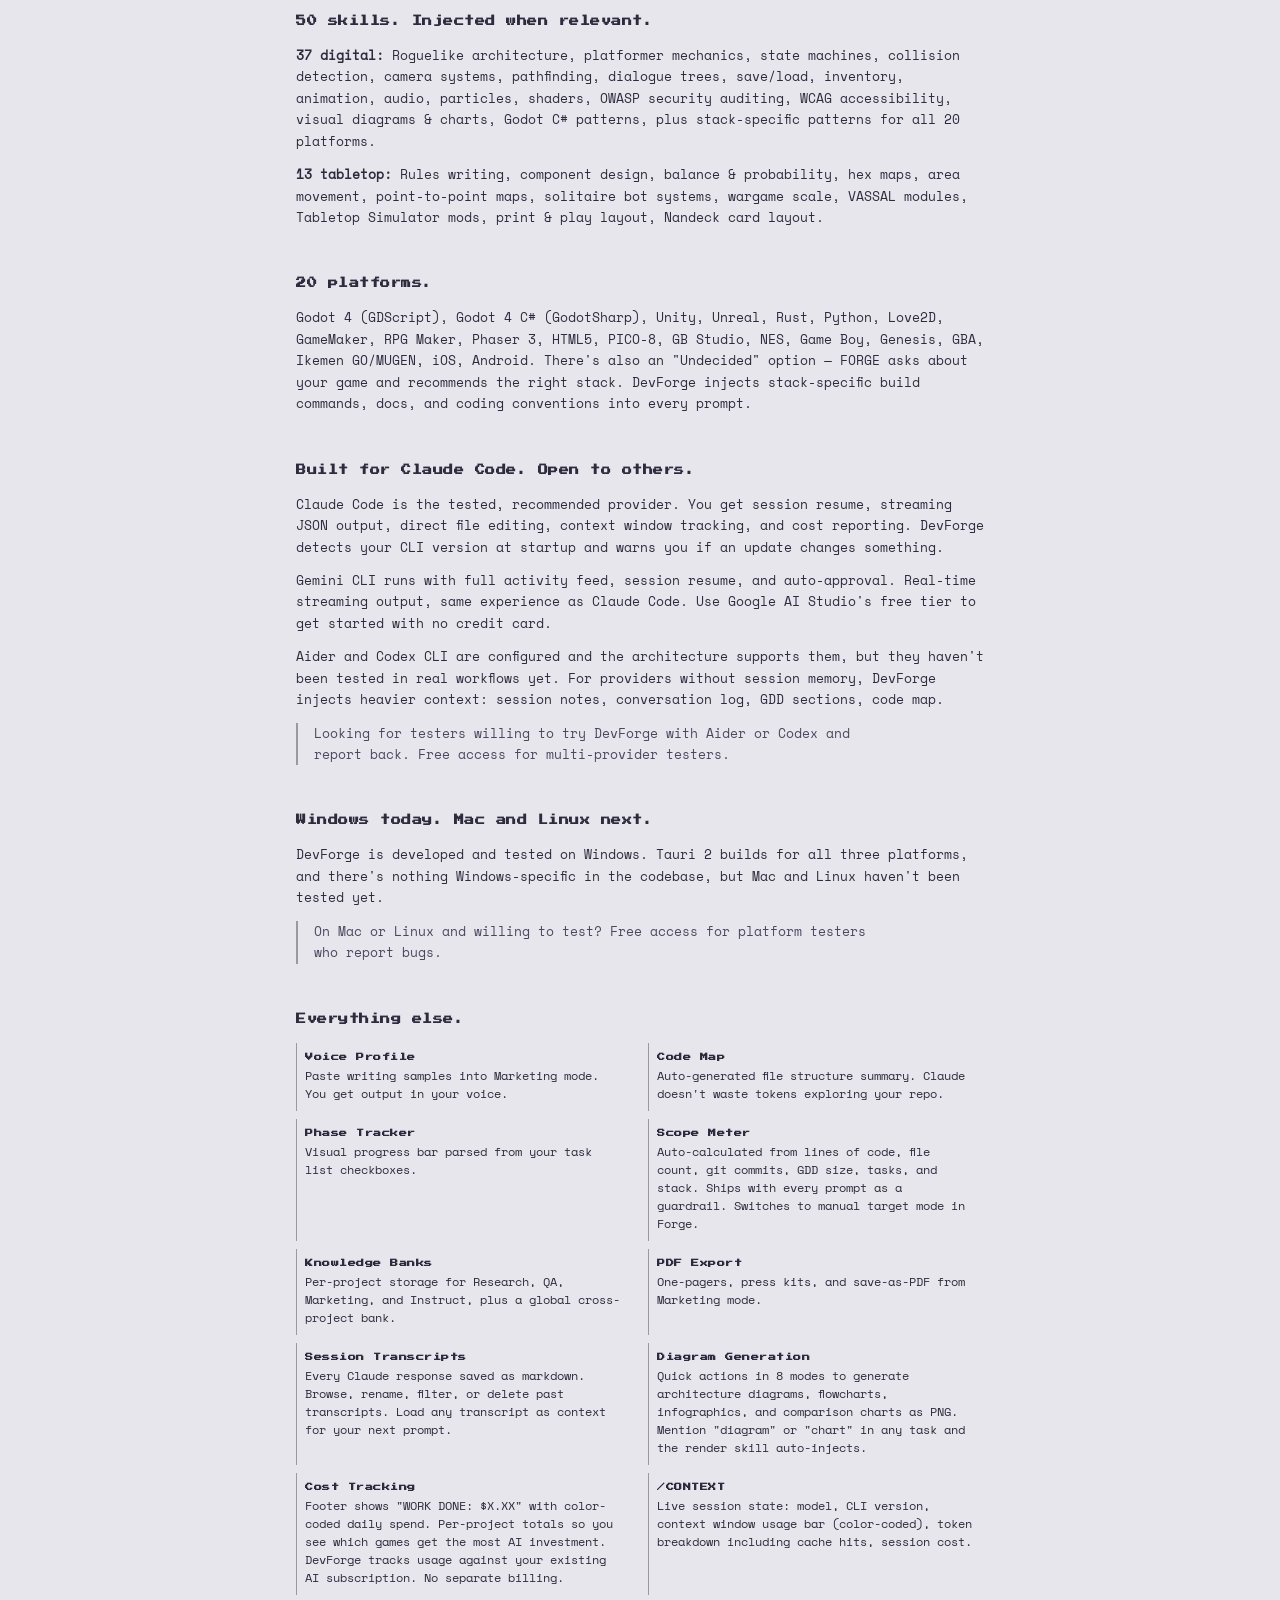
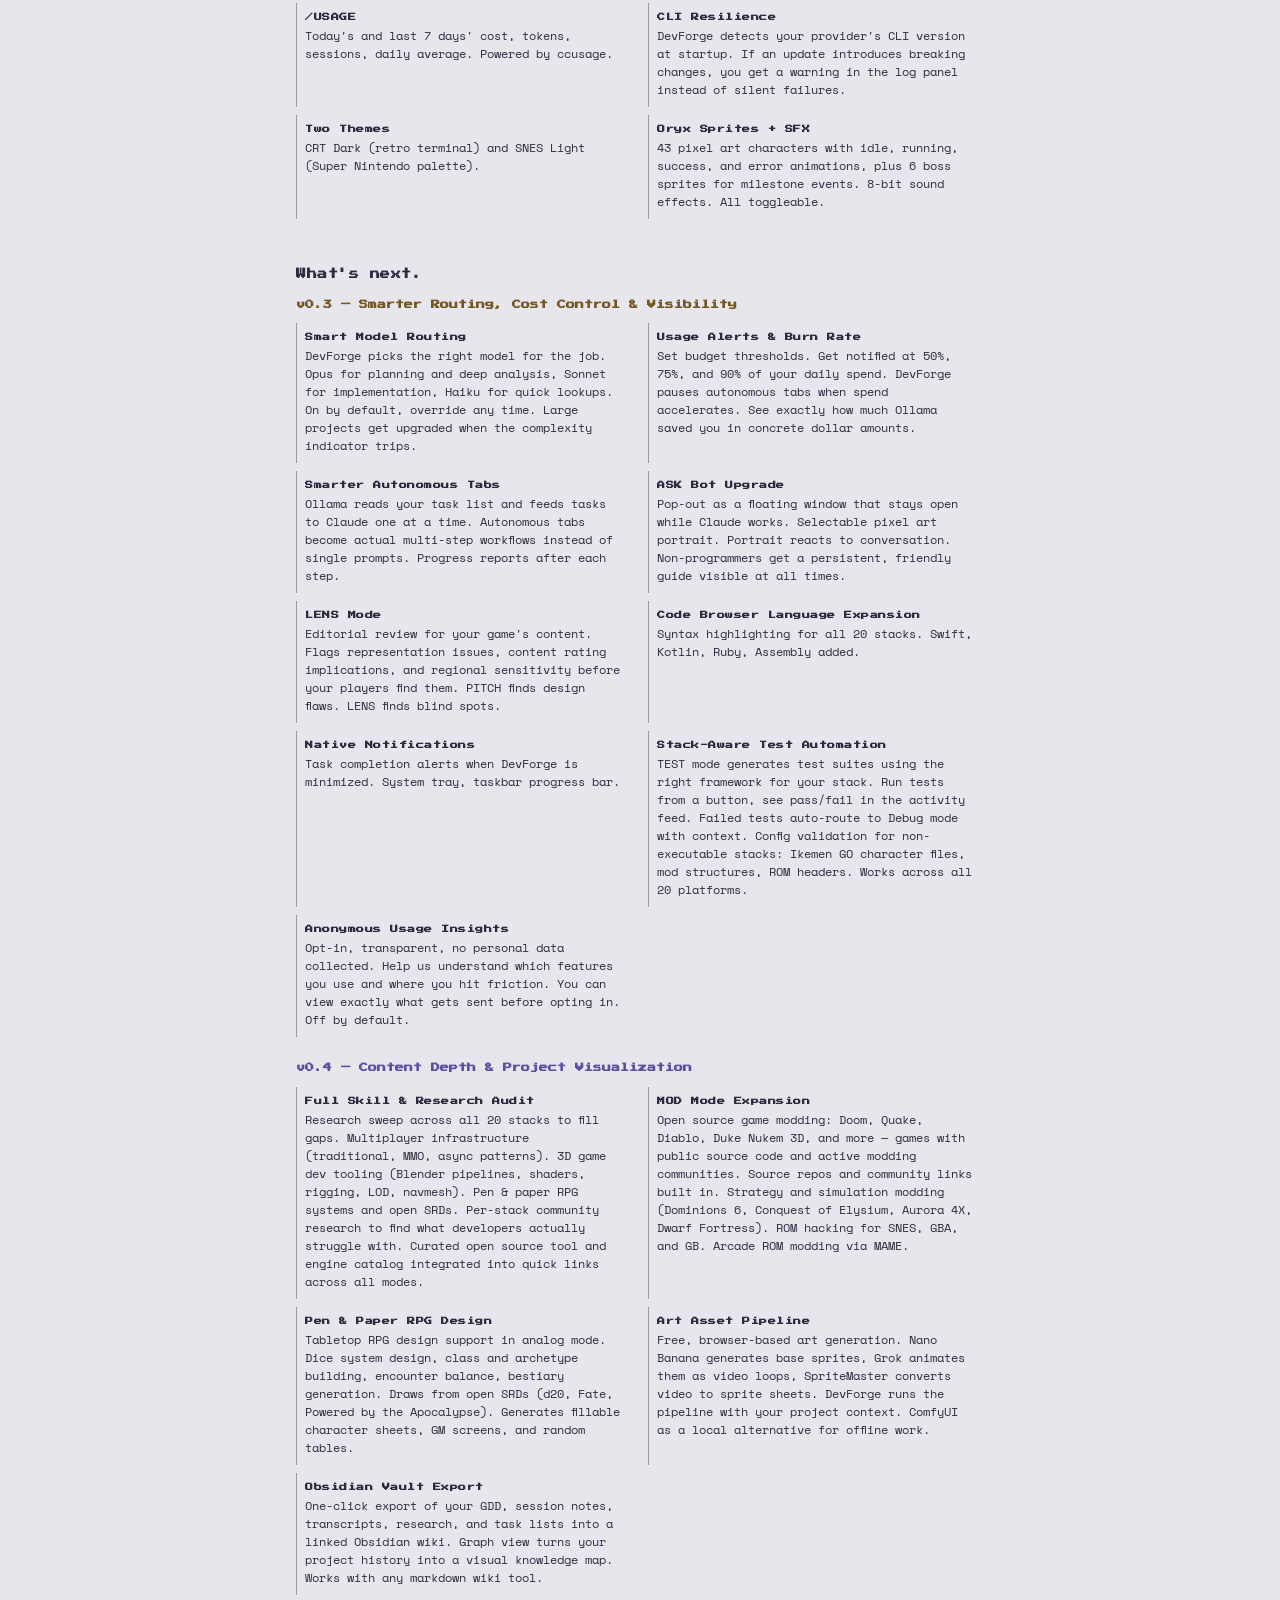
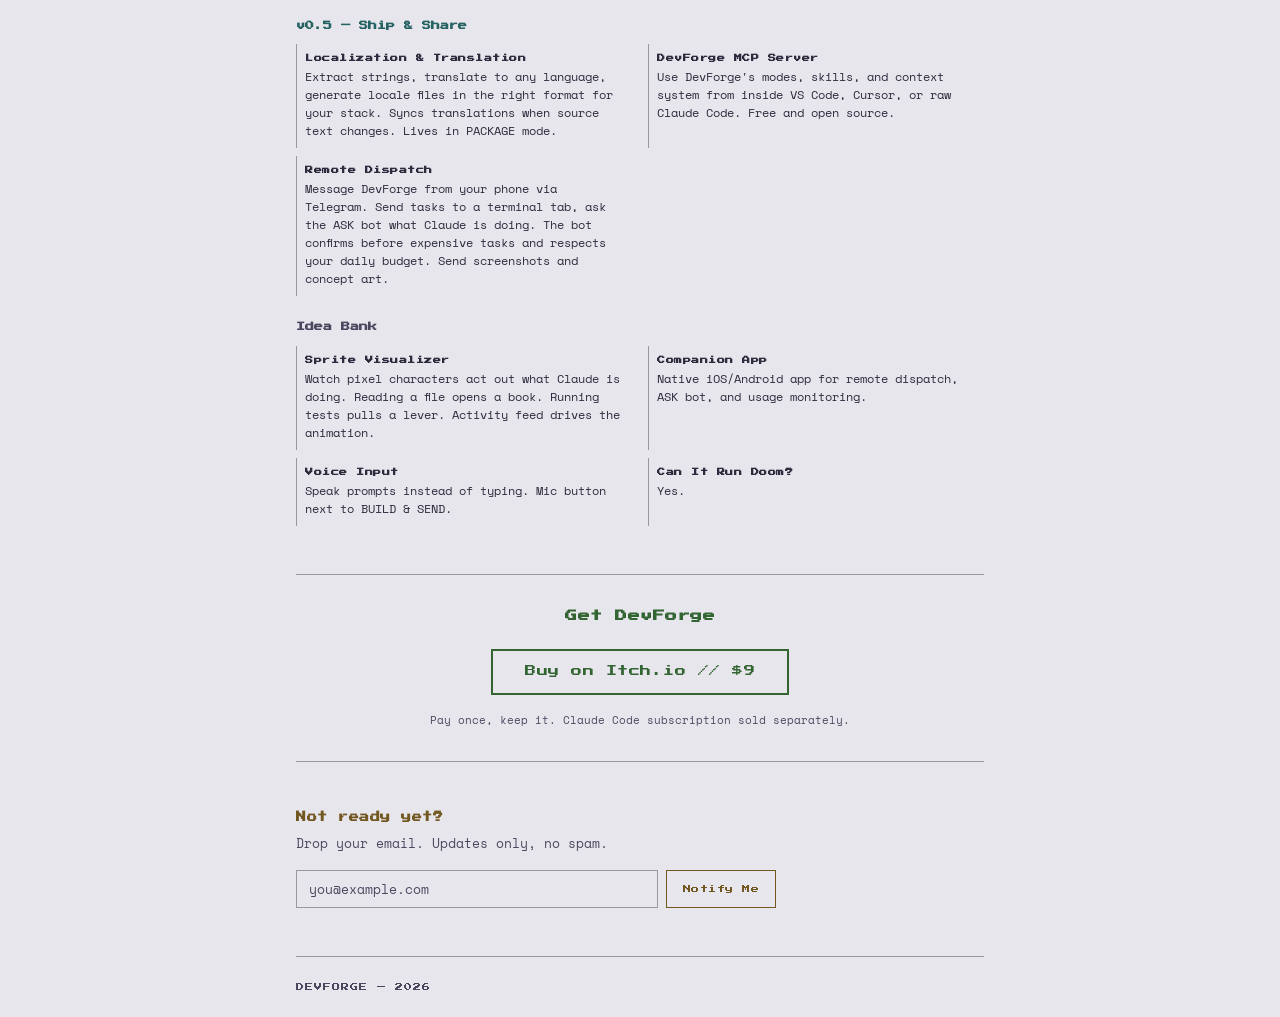
==== commit 9c1fb010: "Bump version badge to v0.2.5 on landing page and itch widget Co-Authored-By: Claude Opus 4.6 (1M con" ====
--- a/index.html
+++ b/index.html
@@ -35,7 +35,7 @@
                 <p class="subtext">
                     Your GDD stays loaded. Claude reads it before every session, along with your stack, your tasks, and last session's notes.
                 </p>
-                <p class="price-line">v0.2.4 live &middot; $9 early access &middot; No subscription &middot; Windows (Mac &amp; Linux coming)</p>
+                <p class="price-line">v0.2.5 live &middot; $9 early access &middot; No subscription &middot; Windows (Mac &amp; Linux coming)</p>
             </section>
 
             <!-- Dungeon Scene Banner -->
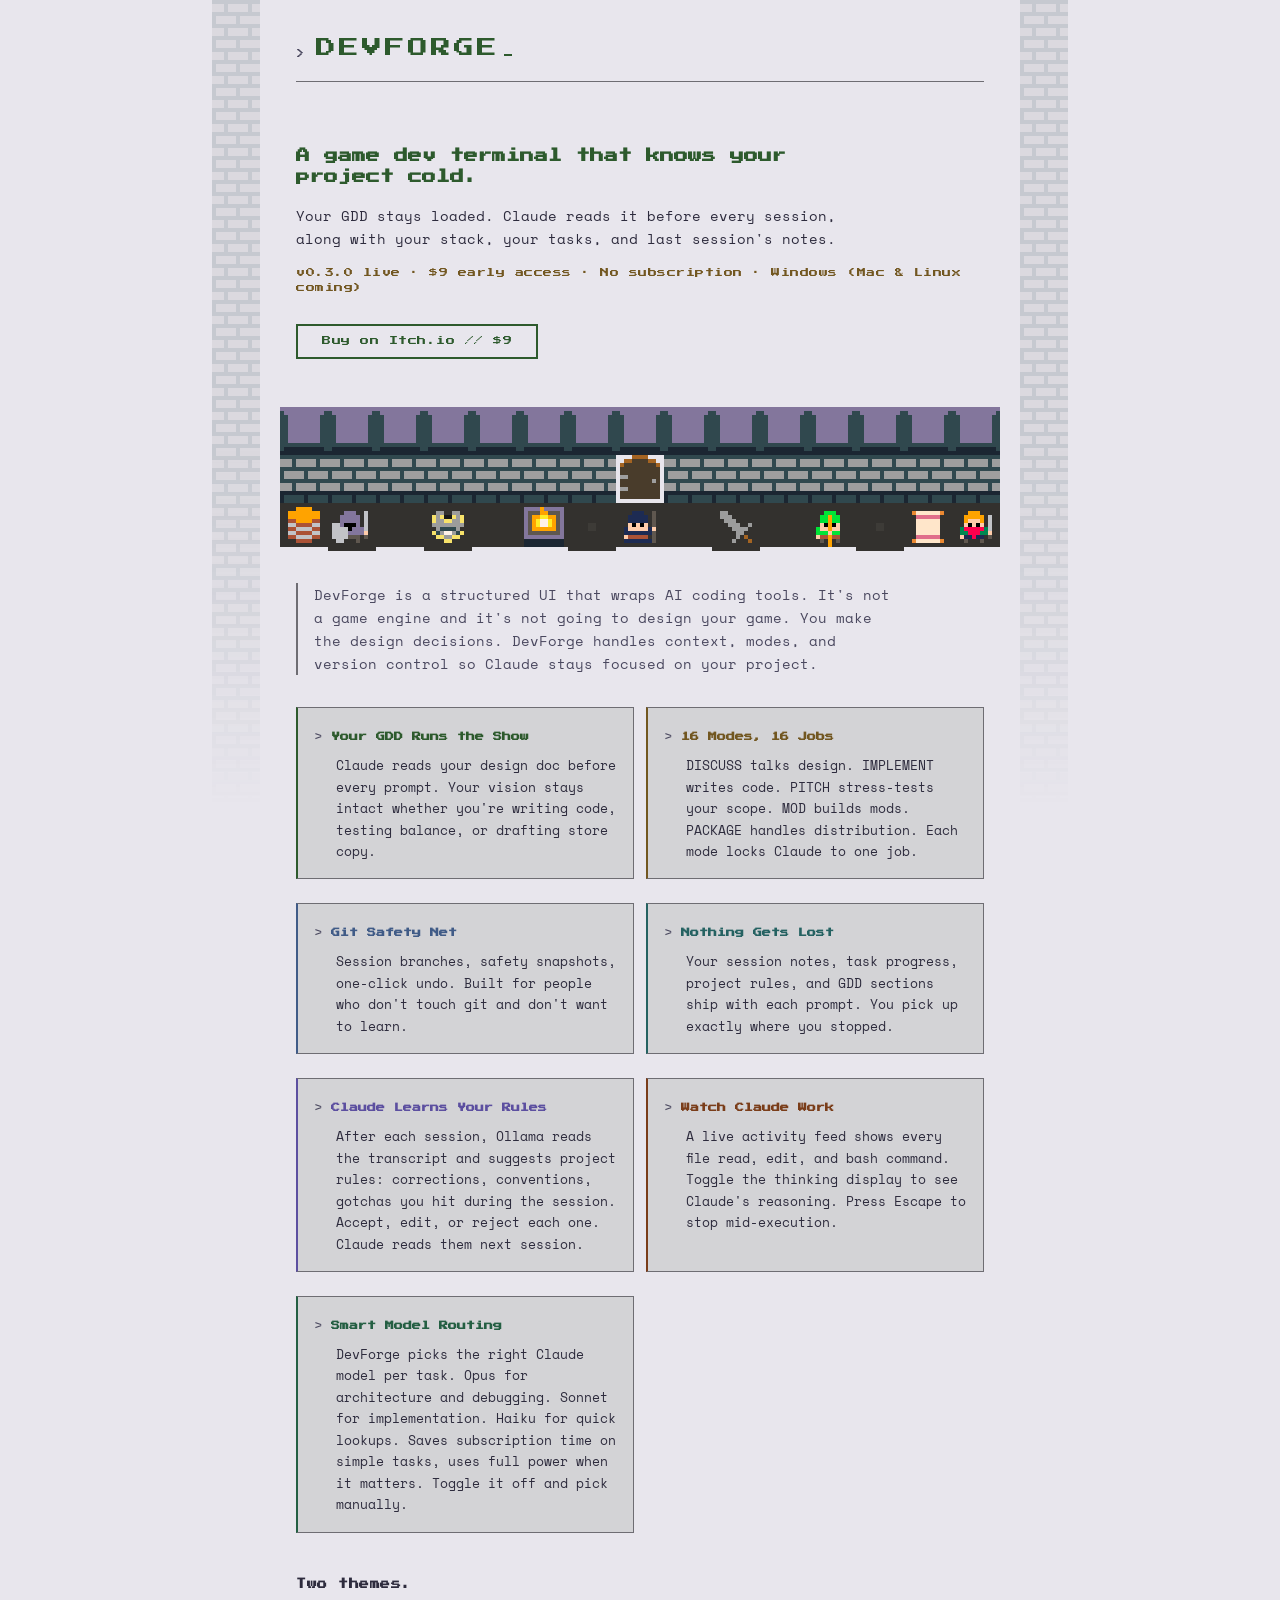
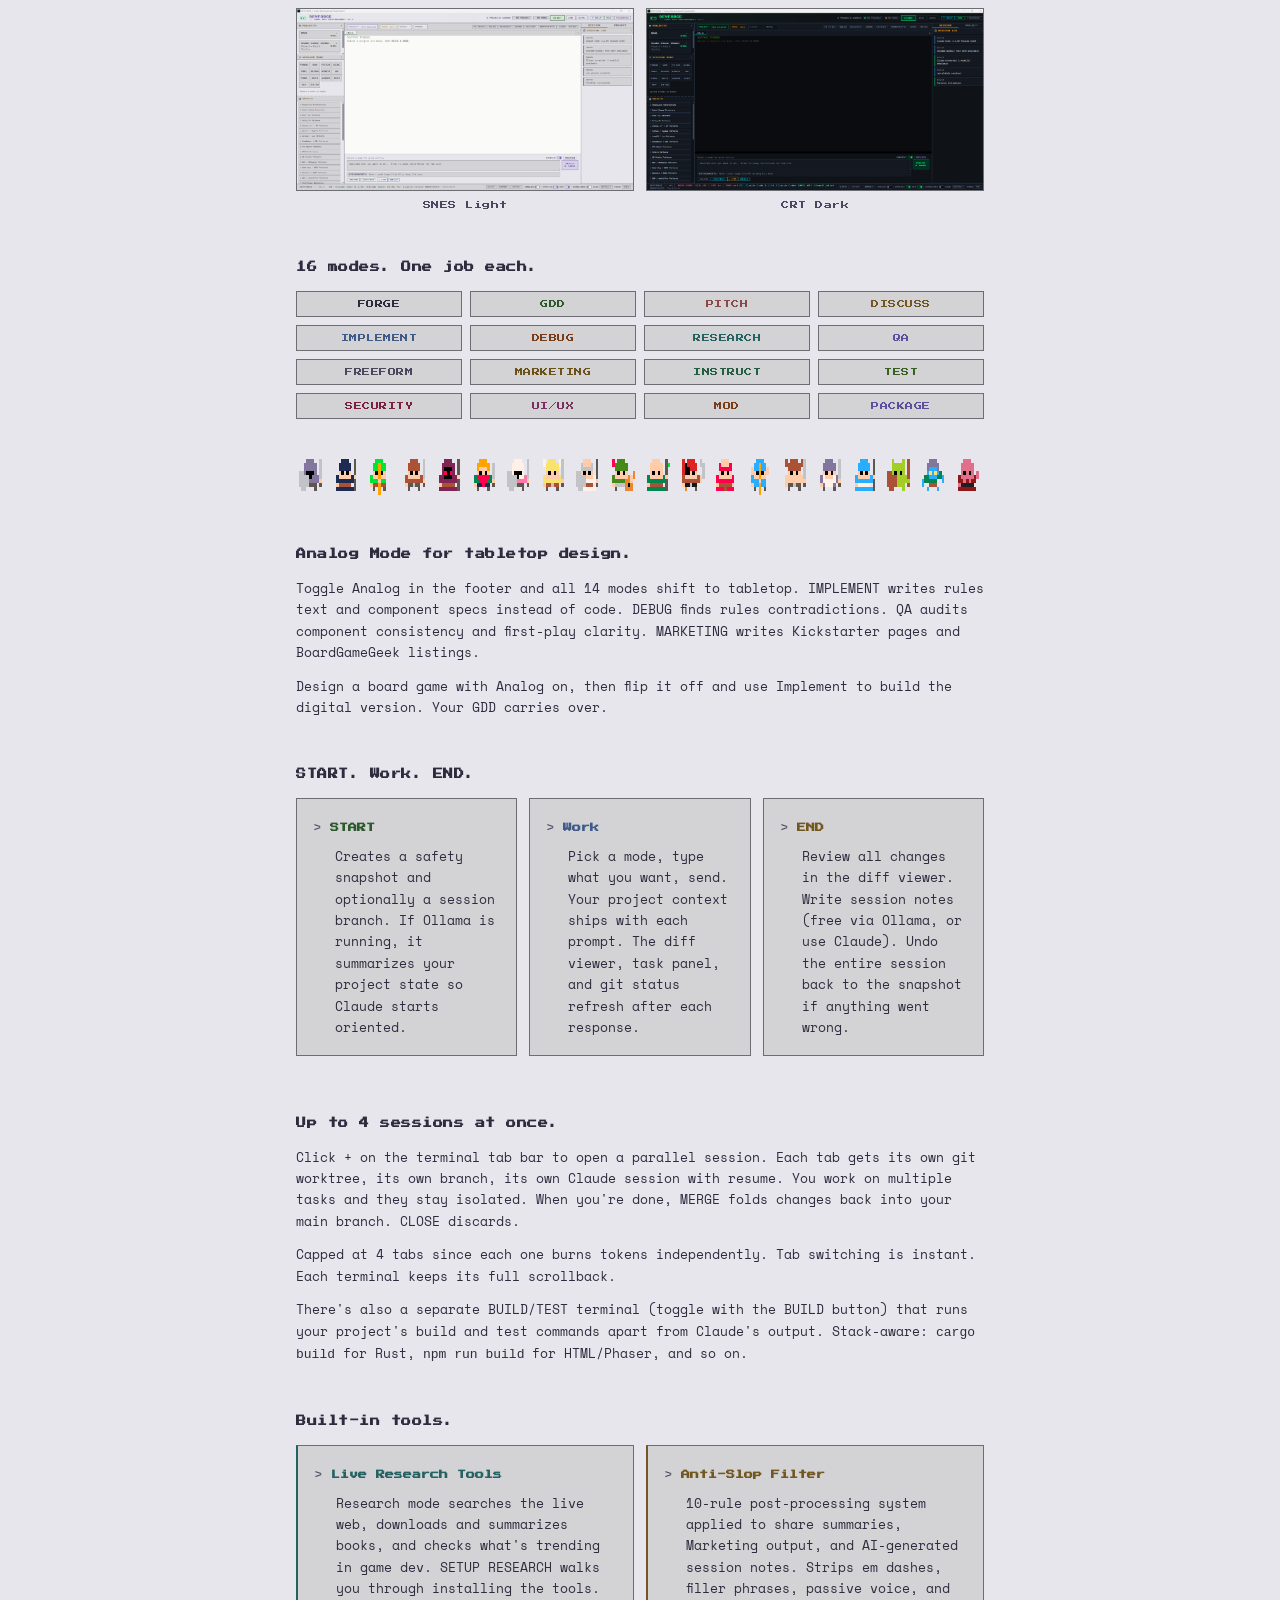
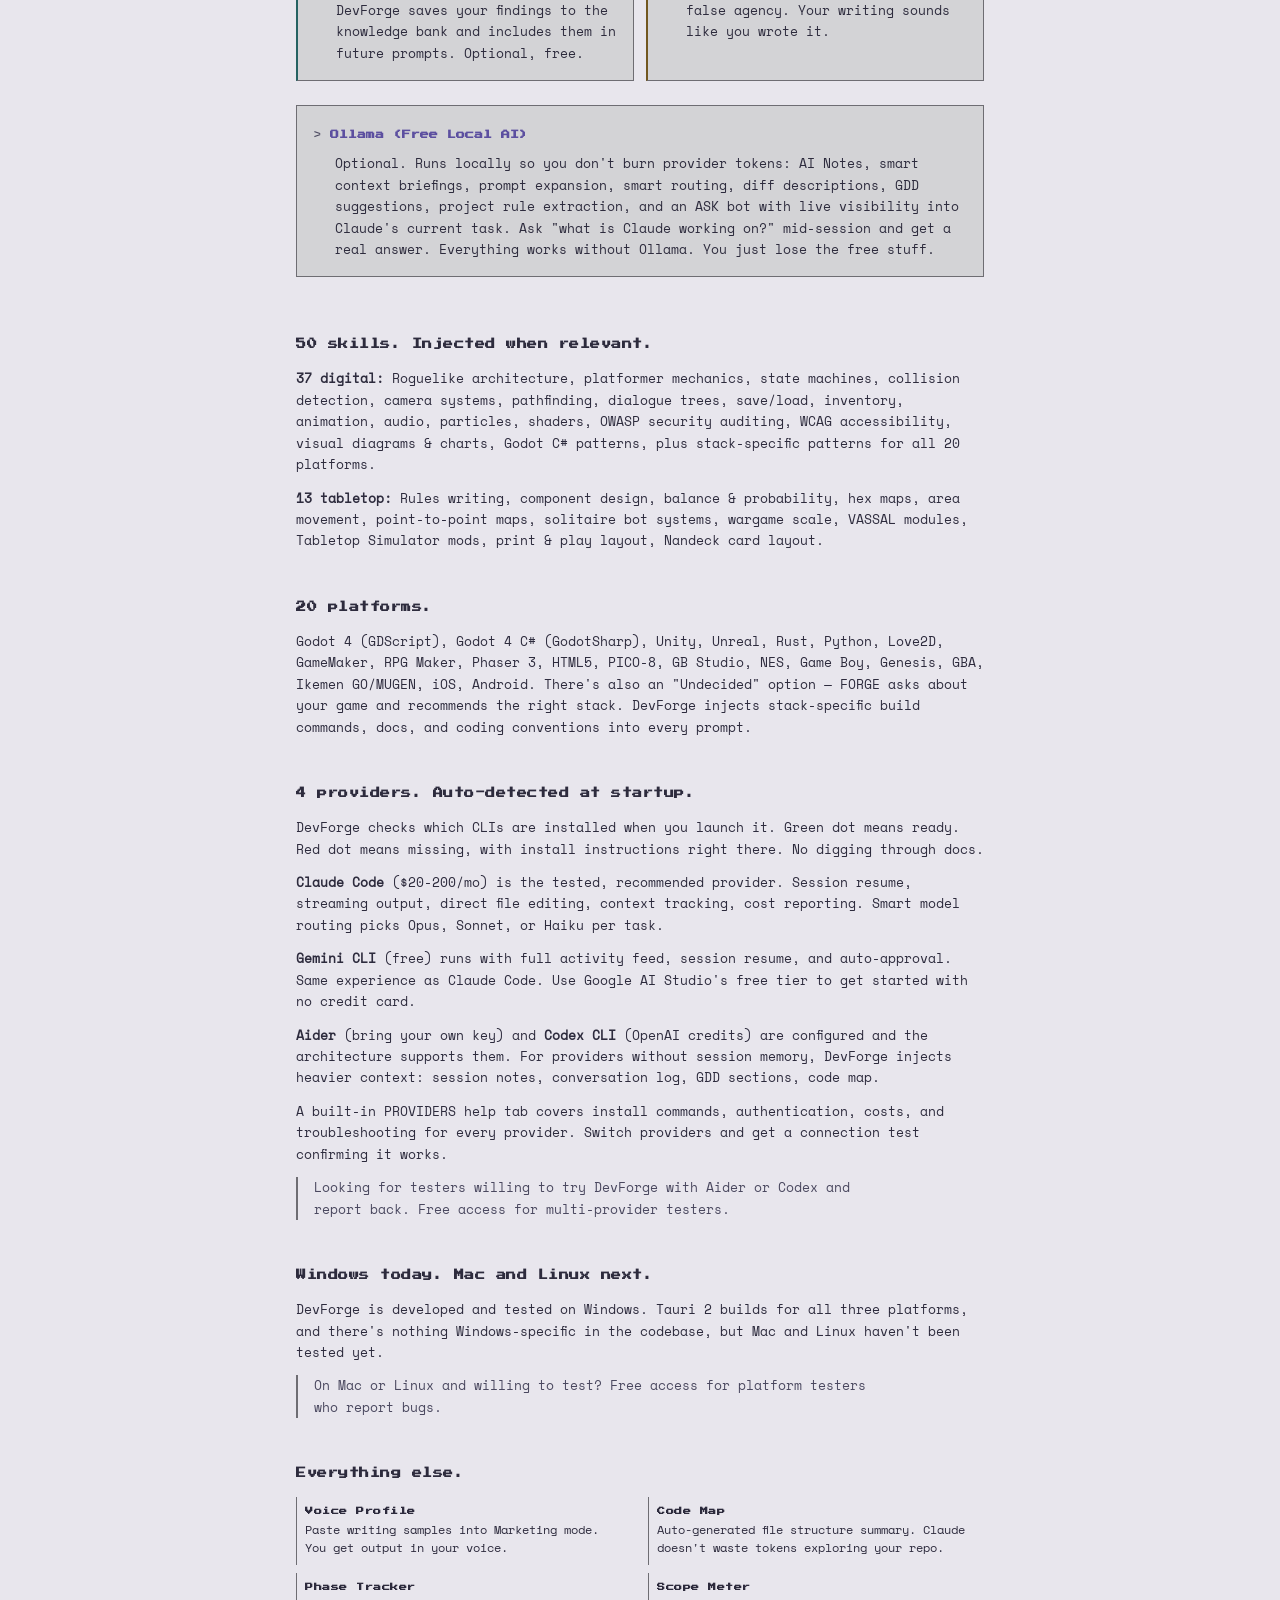
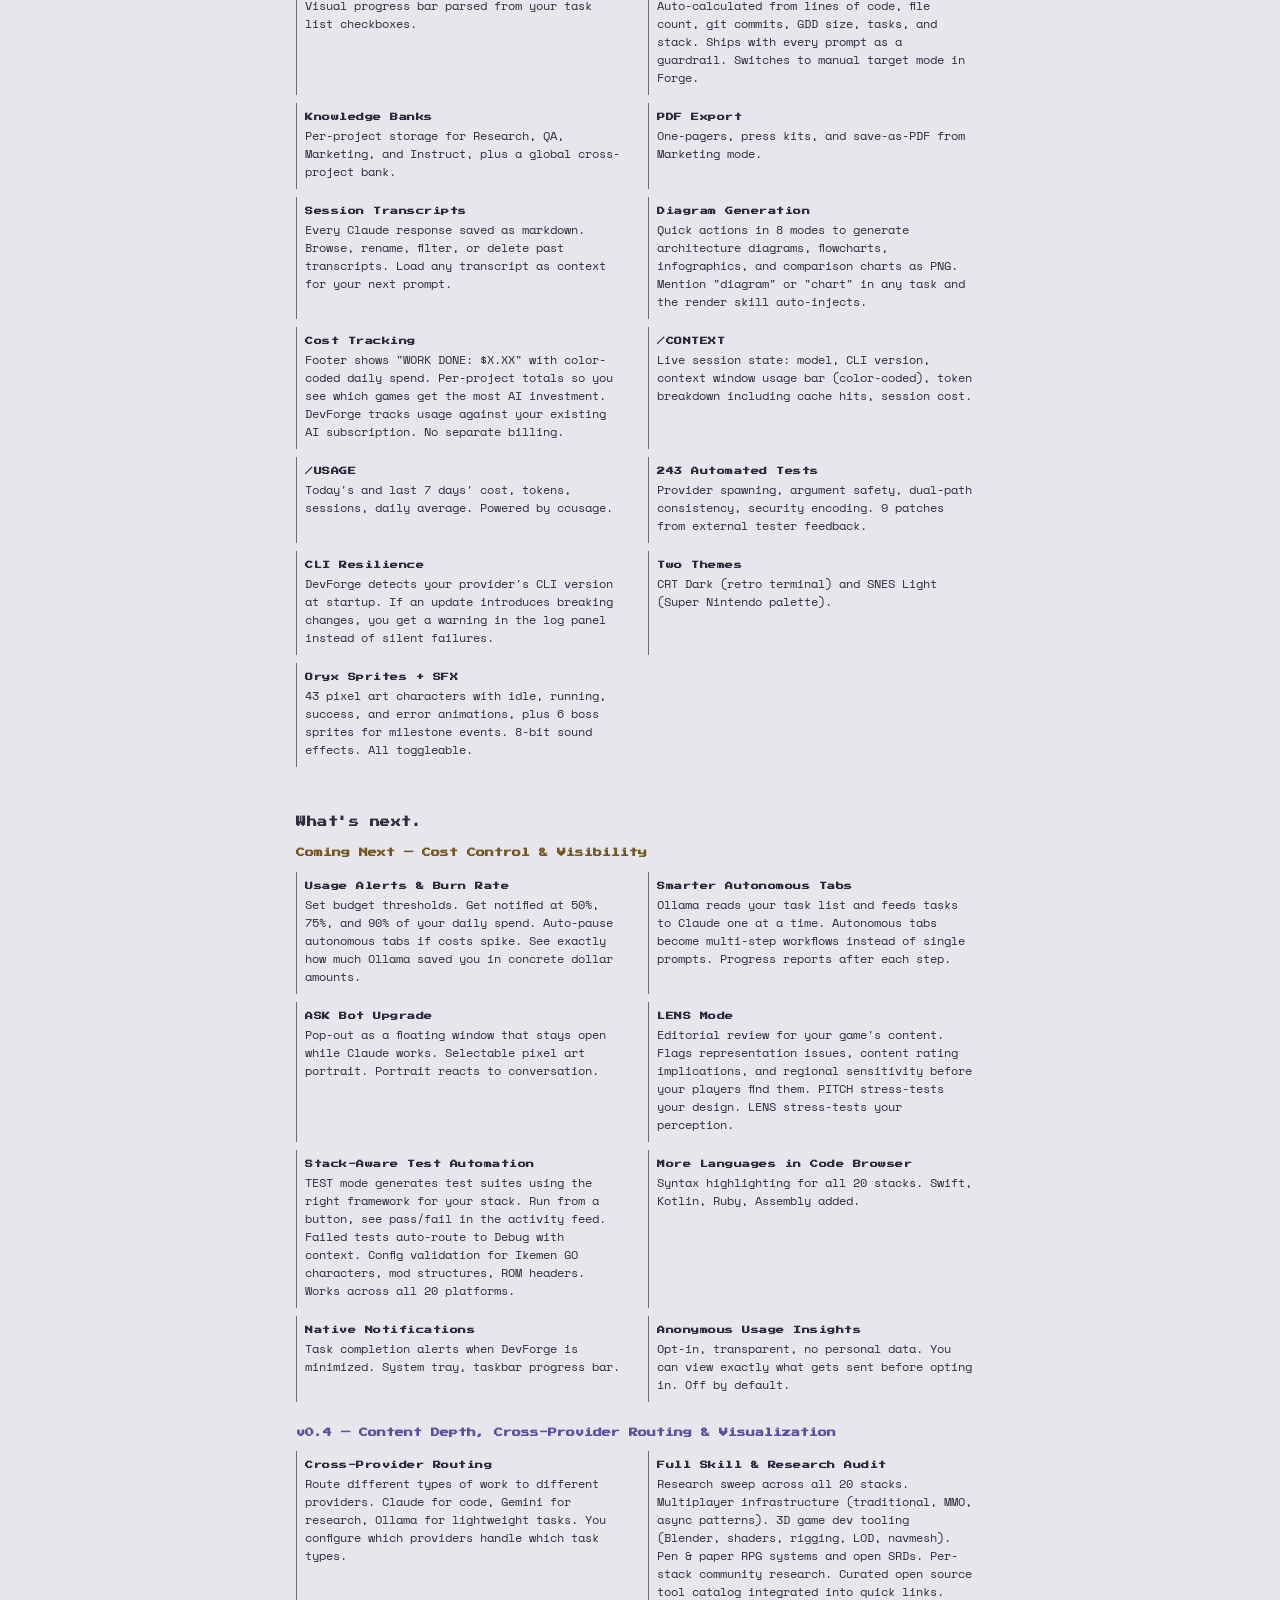
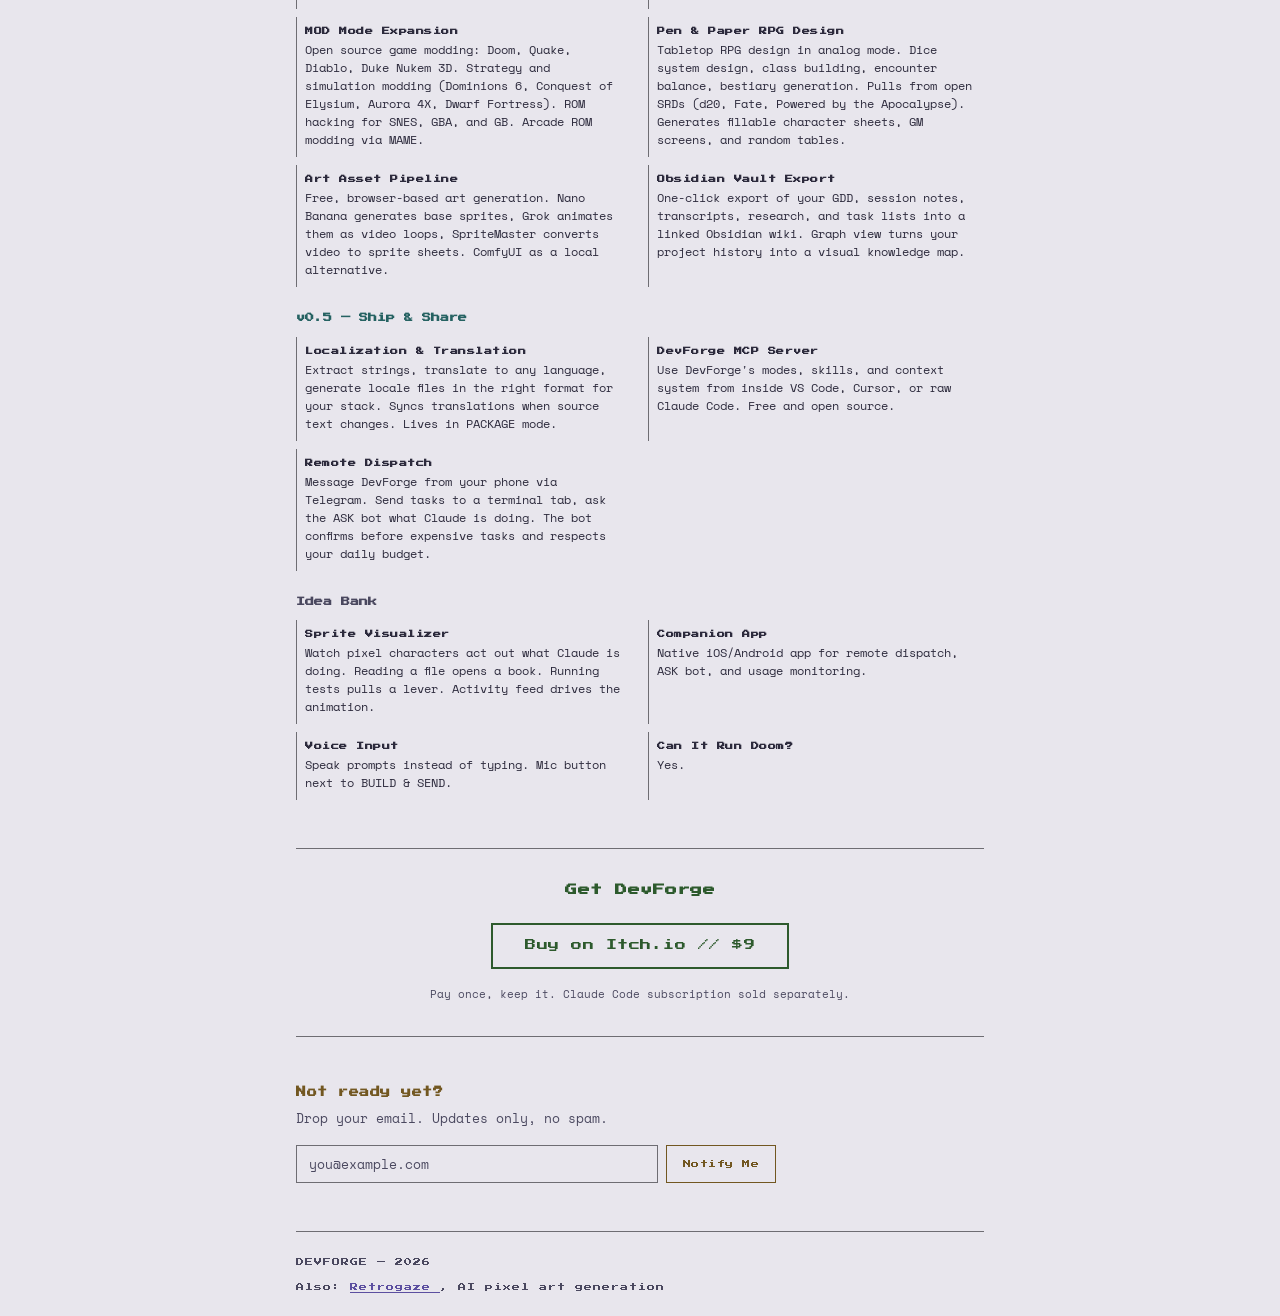
==== commit eb5652fb: "v0.3.0 website update: model routing, provider overhaul, accessibility fixes Content: version bump t" ====
--- a/index.html
+++ b/index.html
@@ -35,7 +35,8 @@
                 <p class="subtext">
                     Your GDD stays loaded. Claude reads it before every session, along with your stack, your tasks, and last session's notes.
                 </p>
-                <p class="price-line">v0.2.5 live &middot; $9 early access &middot; No subscription &middot; Windows (Mac &amp; Linux coming)</p>
+                <p class="price-line">v0.3.0 live &middot; $9 early access &middot; No subscription &middot; Windows (Mac &amp; Linux coming)</p>
+                <a href="https://conflict-simulations-llc.itch.io/devforge" class="btn-buy btn-buy--hero">Buy on Itch.io // $9</a>
             </section>
 
             <!-- Dungeon Scene Banner -->
@@ -159,6 +160,16 @@
                         </div>
                         <p class="block-body">
                             A live activity feed shows every file read, edit, and bash command. Toggle the thinking display to see Claude's reasoning. Press Escape to stop mid-execution.
+                        </p>
+                    </div>
+
+                    <div class="terminal-block glow-teal">
+                        <div class="block-header">
+                            <span class="prompt-char" aria-hidden="true">&gt;</span>
+                            <h3 style="color: var(--teal);">Smart Model Routing</h3>
+                        </div>
+                        <p class="block-body">
+                            DevForge picks the right Claude model per task. Opus for architecture and debugging. Sonnet for implementation. Haiku for quick lookups. Saves subscription time on simple tasks, uses full power when it matters. Toggle it off and pick manually.
                         </p>
                     </div>
                 </div>
@@ -320,10 +331,12 @@
 
             <!-- Providers -->
             <section class="info-section" aria-labelledby="providers-heading">
-                <h2 id="providers-heading">Built for Claude Code. Open to others.</h2>
-                <p>Claude Code is the tested, recommended provider. You get session resume, streaming JSON output, direct file editing, context window tracking, and cost reporting. DevForge detects your CLI version at startup and warns you if an update changes something.</p>
-                <p>Gemini CLI runs with full activity feed, session resume, and auto-approval. Real-time streaming output, same experience as Claude Code. Use Google AI Studio's free tier to get started with no credit card.</p>
-                <p>Aider and Codex CLI are configured and the architecture supports them, but they haven't been tested in real workflows yet. For providers without session memory, DevForge injects heavier context: session notes, conversation log, GDD sections, code map.</p>
+                <h2 id="providers-heading">4 providers. Auto-detected at startup.</h2>
+                <p>DevForge checks which CLIs are installed when you launch it. Green dot means ready. Red dot means missing, with install instructions right there. No digging through docs.</p>
+                <p><strong>Claude Code</strong> ($20-200/mo) is the tested, recommended provider. Session resume, streaming output, direct file editing, context tracking, cost reporting. Smart model routing picks Opus, Sonnet, or Haiku per task.</p>
+                <p><strong>Gemini CLI</strong> (free) runs with full activity feed, session resume, and auto-approval. Same experience as Claude Code. Use Google AI Studio's free tier to get started with no credit card.</p>
+                <p><strong>Aider</strong> (bring your own key) and <strong>Codex CLI</strong> (OpenAI credits) are configured and the architecture supports them. For providers without session memory, DevForge injects heavier context: session notes, conversation log, GDD sections, code map.</p>
+                <p>A built-in PROVIDERS help tab covers install commands, authentication, costs, and troubleshooting for every provider. Switch providers and get a connection test confirming it works.</p>
                 <p class="callout-text">Looking for testers willing to try DevForge with Aider or Codex and report back. Free access for multi-provider testers.</p>
             </section>
 
@@ -349,6 +362,7 @@
                     <li><strong>Cost Tracking</strong> Footer shows "WORK DONE: $X.XX" with color-coded daily spend. Per-project totals so you see which games get the most AI investment. DevForge tracks usage against your existing AI subscription. No separate billing.</li>
                     <li><strong>/CONTEXT</strong> Live session state: model, CLI version, context window usage bar (color-coded), token breakdown including cache hits, session cost.</li>
                     <li><strong>/USAGE</strong> Today's and last 7 days' cost, tokens, sessions, daily average. Powered by ccusage.</li>
+                    <li><strong>243 Automated Tests</strong> Provider spawning, argument safety, dual-path consistency, security encoding. 9 patches from external tester feedback.</li>
                     <li><strong>CLI Resilience</strong> DevForge detects your provider's CLI version at startup. If an update introduces breaking changes, you get a warning in the log panel instead of silent failures.</li>
                     <li><strong>Two Themes</strong> CRT Dark (retro terminal) and SNES Light (Super Nintendo palette).</li>
                     <li><strong>Oryx Sprites + SFX</strong> 43 pixel art characters with idle, running, success, and error animations, plus 6 boss sprites for milestone events. 8-bit sound effects. All toggleable.</li>
@@ -358,31 +372,31 @@
             <!-- Roadmap -->
             <section class="info-section" aria-labelledby="roadmap-heading">
                 <h2 id="roadmap-heading">What's next.</h2>
-                <h3 style="color: var(--amber); margin-bottom: var(--space-12);">v0.3 — Smarter Routing, Cost Control &amp; Visibility</h3>
+                <h3 style="color: var(--amber); margin-bottom: var(--space-12);">Coming Next — Cost Control &amp; Visibility</h3>
                 <ul class="detail-list">
-                    <li><strong>Smart Model Routing</strong> DevForge picks the right model for the job. Opus for planning and deep analysis, Sonnet for implementation, Haiku for quick lookups. On by default, override any time. Large projects get upgraded when the complexity indicator trips.</li>
-                    <li><strong>Usage Alerts &amp; Burn Rate</strong> Set budget thresholds. Get notified at 50%, 75%, and 90% of your daily spend. DevForge pauses autonomous tabs when spend accelerates. See exactly how much Ollama saved you in concrete dollar amounts.</li>
-                    <li><strong>Smarter Autonomous Tabs</strong> Ollama reads your task list and feeds tasks to Claude one at a time. Autonomous tabs become actual multi-step workflows instead of single prompts. Progress reports after each step.</li>
-                    <li><strong>ASK Bot Upgrade</strong> Pop-out as a floating window that stays open while Claude works. Selectable pixel art portrait. Portrait reacts to conversation. Non-programmers get a persistent, friendly guide visible at all times.</li>
-                    <li><strong>LENS Mode</strong> Editorial review for your game's content. Flags representation issues, content rating implications, and regional sensitivity before your players find them. PITCH finds design flaws. LENS finds blind spots.</li>
-                    <li><strong>Code Browser Language Expansion</strong> Syntax highlighting for all 20 stacks. Swift, Kotlin, Ruby, Assembly added.</li>
+                    <li><strong>Usage Alerts &amp; Burn Rate</strong> Set budget thresholds. Get notified at 50%, 75%, and 90% of your daily spend. Auto-pause autonomous tabs if costs spike. See exactly how much Ollama saved you in concrete dollar amounts.</li>
+                    <li><strong>Smarter Autonomous Tabs</strong> Ollama reads your task list and feeds tasks to Claude one at a time. Autonomous tabs become multi-step workflows instead of single prompts. Progress reports after each step.</li>
+                    <li><strong>ASK Bot Upgrade</strong> Pop-out as a floating window that stays open while Claude works. Selectable pixel art portrait. Portrait reacts to conversation.</li>
+                    <li><strong>LENS Mode</strong> Editorial review for your game's content. Flags representation issues, content rating implications, and regional sensitivity before your players find them. PITCH stress-tests your design. LENS stress-tests your perception.</li>
+                    <li><strong>Stack-Aware Test Automation</strong> TEST mode generates test suites using the right framework for your stack. Run from a button, see pass/fail in the activity feed. Failed tests auto-route to Debug with context. Config validation for Ikemen GO characters, mod structures, ROM headers. Works across all 20 platforms.</li>
+                    <li><strong>More Languages in Code Browser</strong> Syntax highlighting for all 20 stacks. Swift, Kotlin, Ruby, Assembly added.</li>
                     <li><strong>Native Notifications</strong> Task completion alerts when DevForge is minimized. System tray, taskbar progress bar.</li>
-                    <li><strong>Stack-Aware Test Automation</strong> TEST mode generates test suites using the right framework for your stack. Run tests from a button, see pass/fail in the activity feed. Failed tests auto-route to Debug mode with context. Config validation for non-executable stacks: Ikemen GO character files, mod structures, ROM headers. Works across all 20 platforms.</li>
-                    <li><strong>Anonymous Usage Insights</strong> Opt-in, transparent, no personal data collected. Help us understand which features you use and where you hit friction. You can view exactly what gets sent before opting in. Off by default.</li>
+                    <li><strong>Anonymous Usage Insights</strong> Opt-in, transparent, no personal data. You can view exactly what gets sent before opting in. Off by default.</li>
                 </ul>
-                <h3 style="color: var(--purple); margin-top: var(--space-24); margin-bottom: var(--space-12);">v0.4 — Content Depth &amp; Project Visualization</h3>
+                <h3 style="color: var(--purple); margin-top: var(--space-24); margin-bottom: var(--space-12);">v0.4 — Content Depth, Cross-Provider Routing &amp; Visualization</h3>
                 <ul class="detail-list">
-                    <li><strong>Full Skill &amp; Research Audit</strong> Research sweep across all 20 stacks to fill gaps. Multiplayer infrastructure (traditional, MMO, async patterns). 3D game dev tooling (Blender pipelines, shaders, rigging, LOD, navmesh). Pen &amp; paper RPG systems and open SRDs. Per-stack community research to find what developers actually struggle with. Curated open source tool and engine catalog integrated into quick links across all modes.</li>
-                    <li><strong>MOD Mode Expansion</strong> Open source game modding: Doom, Quake, Diablo, Duke Nukem 3D, and more &mdash; games with public source code and active modding communities. Source repos and community links built in. Strategy and simulation modding (Dominions 6, Conquest of Elysium, Aurora 4X, Dwarf Fortress). ROM hacking for SNES, GBA, and GB. Arcade ROM modding via MAME.</li>
-                    <li><strong>Pen &amp; Paper RPG Design</strong> Tabletop RPG design support in analog mode. Dice system design, class and archetype building, encounter balance, bestiary generation. Draws from open SRDs (d20, Fate, Powered by the Apocalypse). Generates fillable character sheets, GM screens, and random tables.</li>
-                    <li><strong>Art Asset Pipeline</strong> Free, browser-based art generation. Nano Banana generates base sprites, Grok animates them as video loops, SpriteMaster converts video to sprite sheets. DevForge runs the pipeline with your project context. ComfyUI as a local alternative for offline work.</li>
-                    <li><strong>Obsidian Vault Export</strong> One-click export of your GDD, session notes, transcripts, research, and task lists into a linked Obsidian wiki. Graph view turns your project history into a visual knowledge map. Works with any markdown wiki tool.</li>
+                    <li><strong>Cross-Provider Routing</strong> Route different types of work to different providers. Claude for code, Gemini for research, Ollama for lightweight tasks. You configure which providers handle which task types.</li>
+                    <li><strong>Full Skill &amp; Research Audit</strong> Research sweep across all 20 stacks. Multiplayer infrastructure (traditional, MMO, async patterns). 3D game dev tooling (Blender, shaders, rigging, LOD, navmesh). Pen &amp; paper RPG systems and open SRDs. Per-stack community research. Curated open source tool catalog integrated into quick links.</li>
+                    <li><strong>MOD Mode Expansion</strong> Open source game modding: Doom, Quake, Diablo, Duke Nukem 3D. Strategy and simulation modding (Dominions 6, Conquest of Elysium, Aurora 4X, Dwarf Fortress). ROM hacking for SNES, GBA, and GB. Arcade ROM modding via MAME.</li>
+                    <li><strong>Pen &amp; Paper RPG Design</strong> Tabletop RPG design in analog mode. Dice system design, class building, encounter balance, bestiary generation. Pulls from open SRDs (d20, Fate, Powered by the Apocalypse). Generates fillable character sheets, GM screens, and random tables.</li>
+                    <li><strong>Art Asset Pipeline</strong> Free, browser-based art generation. Nano Banana generates base sprites, Grok animates them as video loops, SpriteMaster converts video to sprite sheets. ComfyUI as a local alternative.</li>
+                    <li><strong>Obsidian Vault Export</strong> One-click export of your GDD, session notes, transcripts, research, and task lists into a linked Obsidian wiki. Graph view turns your project history into a visual knowledge map.</li>
                 </ul>
                 <h3 style="color: var(--cyan); margin-top: var(--space-24); margin-bottom: var(--space-12);">v0.5 — Ship &amp; Share</h3>
                 <ul class="detail-list">
                     <li><strong>Localization &amp; Translation</strong> Extract strings, translate to any language, generate locale files in the right format for your stack. Syncs translations when source text changes. Lives in PACKAGE mode.</li>
                     <li><strong>DevForge MCP Server</strong> Use DevForge's modes, skills, and context system from inside VS Code, Cursor, or raw Claude Code. Free and open source.</li>
-                    <li><strong>Remote Dispatch</strong> Message DevForge from your phone via Telegram. Send tasks to a terminal tab, ask the ASK bot what Claude is doing. The bot confirms before expensive tasks and respects your daily budget. Send screenshots and concept art.</li>
+                    <li><strong>Remote Dispatch</strong> Message DevForge from your phone via Telegram. Send tasks to a terminal tab, ask the ASK bot what Claude is doing. The bot confirms before expensive tasks and respects your daily budget.</li>
                 </ul>
                 <h3 style="color: var(--text-dim); margin-top: var(--space-24); margin-bottom: var(--space-12);">Idea Bank</h3>
                 <ul class="detail-list">
@@ -415,6 +429,7 @@
 
         <footer class="site-footer">
             <p class="footer-text">DEVFORGE &mdash; 2026</p>
+            <p class="footer-text footer-also">Also: <a href="https://retrogazeai.com" target="_blank" rel="noopener">Retrogaze <span class="sr-only">(opens in new tab)</span></a>, AI pixel art generation</p>
         </footer>
     </div>
 
@@ -430,6 +445,28 @@
     </div>
 
     <script>
+    // Focus trap utility
+    function trapFocus(containerEl) {
+        function handler(e) {
+            if (e.key !== "Tab") return;
+            var focusable = containerEl.querySelectorAll('button, [href], input, [tabindex]:not([tabindex="-1"])');
+            if (!focusable.length) return;
+            var first = focusable[0];
+            var last = focusable[focusable.length - 1];
+            if (e.shiftKey && document.activeElement === first) {
+                e.preventDefault();
+                last.focus();
+            } else if (!e.shiftKey && document.activeElement === last) {
+                e.preventDefault();
+                first.focus();
+            }
+        }
+        containerEl.addEventListener("keydown", handler);
+        return function () { containerEl.removeEventListener("keydown", handler); };
+    }
+
+    var mainContainer = document.querySelector(".container");
+
     (function () {
         var modes = {
             forge: {
@@ -503,6 +540,7 @@
         var descEl = document.getElementById("modal-description");
         var closeBtn = modal.querySelector(".modal-close");
         var trigger = null;
+        var releaseTrap = null;
 
         function openModal(key, btn) {
             var m = modes[key];
@@ -512,11 +550,15 @@
             titleEl.style.color = getComputedStyle(btn).color;
             descEl.textContent = m.desc;
             modal.hidden = false;
+            mainContainer.setAttribute("inert", "");
+            releaseTrap = trapFocus(modal);
             closeBtn.focus();
         }
 
         function closeModal() {
             modal.hidden = true;
+            mainContainer.removeAttribute("inert");
+            if (releaseTrap) { releaseTrap(); releaseTrap = null; }
             if (trigger) trigger.focus();
             trigger = null;
         }
@@ -544,6 +586,7 @@
         var lightboxImg = document.getElementById("lightbox-img");
         var closeBtn = lightbox.querySelector(".lightbox-close");
         var trigger = null;
+        var releaseTrap = null;
 
         document.querySelectorAll(".screenshot-btn").forEach(function (btn) {
             btn.addEventListener("click", function () {
@@ -552,12 +595,16 @@
                 lightboxImg.src = img.src;
                 lightboxImg.alt = img.alt;
                 lightbox.hidden = false;
+                mainContainer.setAttribute("inert", "");
+                releaseTrap = trapFocus(lightbox);
                 closeBtn.focus();
             });
         });
 
         function closeLightbox() {
             lightbox.hidden = true;
+            mainContainer.removeAttribute("inert");
+            if (releaseTrap) { releaseTrap(); releaseTrap = null; }
             lightboxImg.src = "";
             if (trigger) trigger.focus();
             trigger = null;
--- a/css/style.css
+++ b/css/style.css
@@ -26,7 +26,7 @@
   --bg-inset: #D3D3D6;
   --bg-surface: #C8C7CC;
 
-  --green: #336533;
+  --green: #2d5a2d;
   --amber: #725721;
   --blue: #405b87;
   --red: #8c4747;
@@ -35,11 +35,11 @@
   --teal: #245f43;
   --orange: #7a3d1a;
   --gold: #6a5218;
-  --lime: #44712b;
+  --lime: #376023;
   --crimson: #7a2040;
   --pink: #7a3060;
 
-  --border: #9A99A0;
+  --border: #6E6D73;
   --border-light: #8B8A8D;
 
   --text-primary: #2D2B3D;
@@ -85,11 +85,16 @@
 
 a {
   color: var(--green);
-  text-decoration: none;
+  text-decoration: underline;
 }
 
 a:hover {
   text-decoration: underline;
+}
+
+.btn-buy,
+.skip-link {
+  text-decoration: none;
 }
 
 /* --- Skip Link --- */
@@ -97,7 +102,7 @@
   position: absolute;
   top: -100px;
   left: var(--space-16);
-  background: var(--bg-surface);
+  background: var(--bg-base);
   color: var(--amber);
   font-family: var(--font-pixel);
   font-size: 9px;
@@ -492,6 +497,13 @@
   text-decoration: none;
 }
 
+.btn-buy--hero {
+  display: inline-block;
+  margin-top: var(--space-16);
+  font-size: 9px;
+  padding: var(--space-8) var(--space-24);
+}
+
 .buy-section .buy-note {
   margin-top: var(--space-16);
   font-size: 11px;
@@ -570,6 +582,14 @@
   font-size: 8px;
   color: var(--text-dim);
   letter-spacing: 1px;
+}
+
+.site-footer .footer-also {
+  margin-top: var(--space-8);
+}
+
+.site-footer .footer-also a {
+  color: var(--purple);
 }
 
 /* --- Modal --- */
@@ -794,6 +814,7 @@
 .terminal-block.glow-cyan { border-left: 2px solid var(--cyan); }
 .terminal-block.glow-purple { border-left: 2px solid var(--purple); }
 .terminal-block.glow-orange { border-left: 2px solid var(--orange); }
+.terminal-block.glow-teal { border-left: 2px solid var(--teal); }
 
 /* --- Responsive (mobile) --- */
 @media (max-width: 640px) {
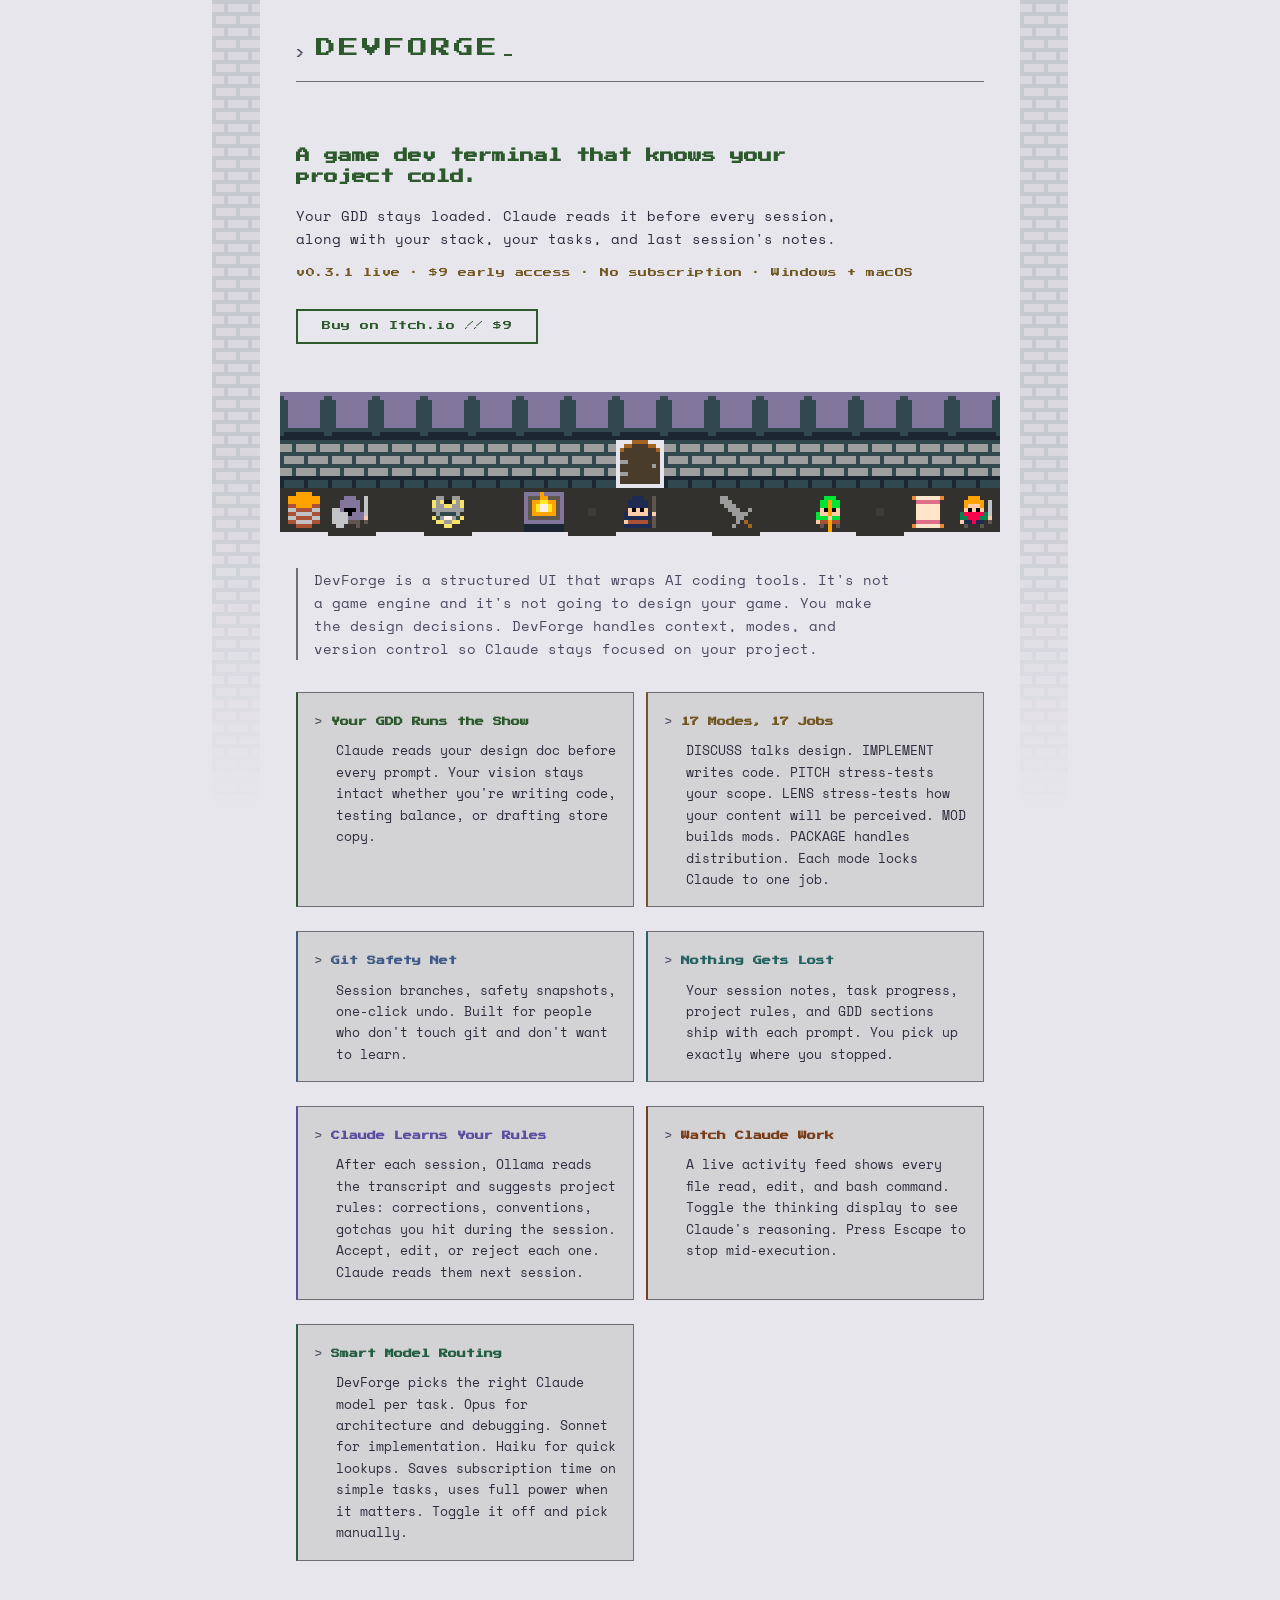
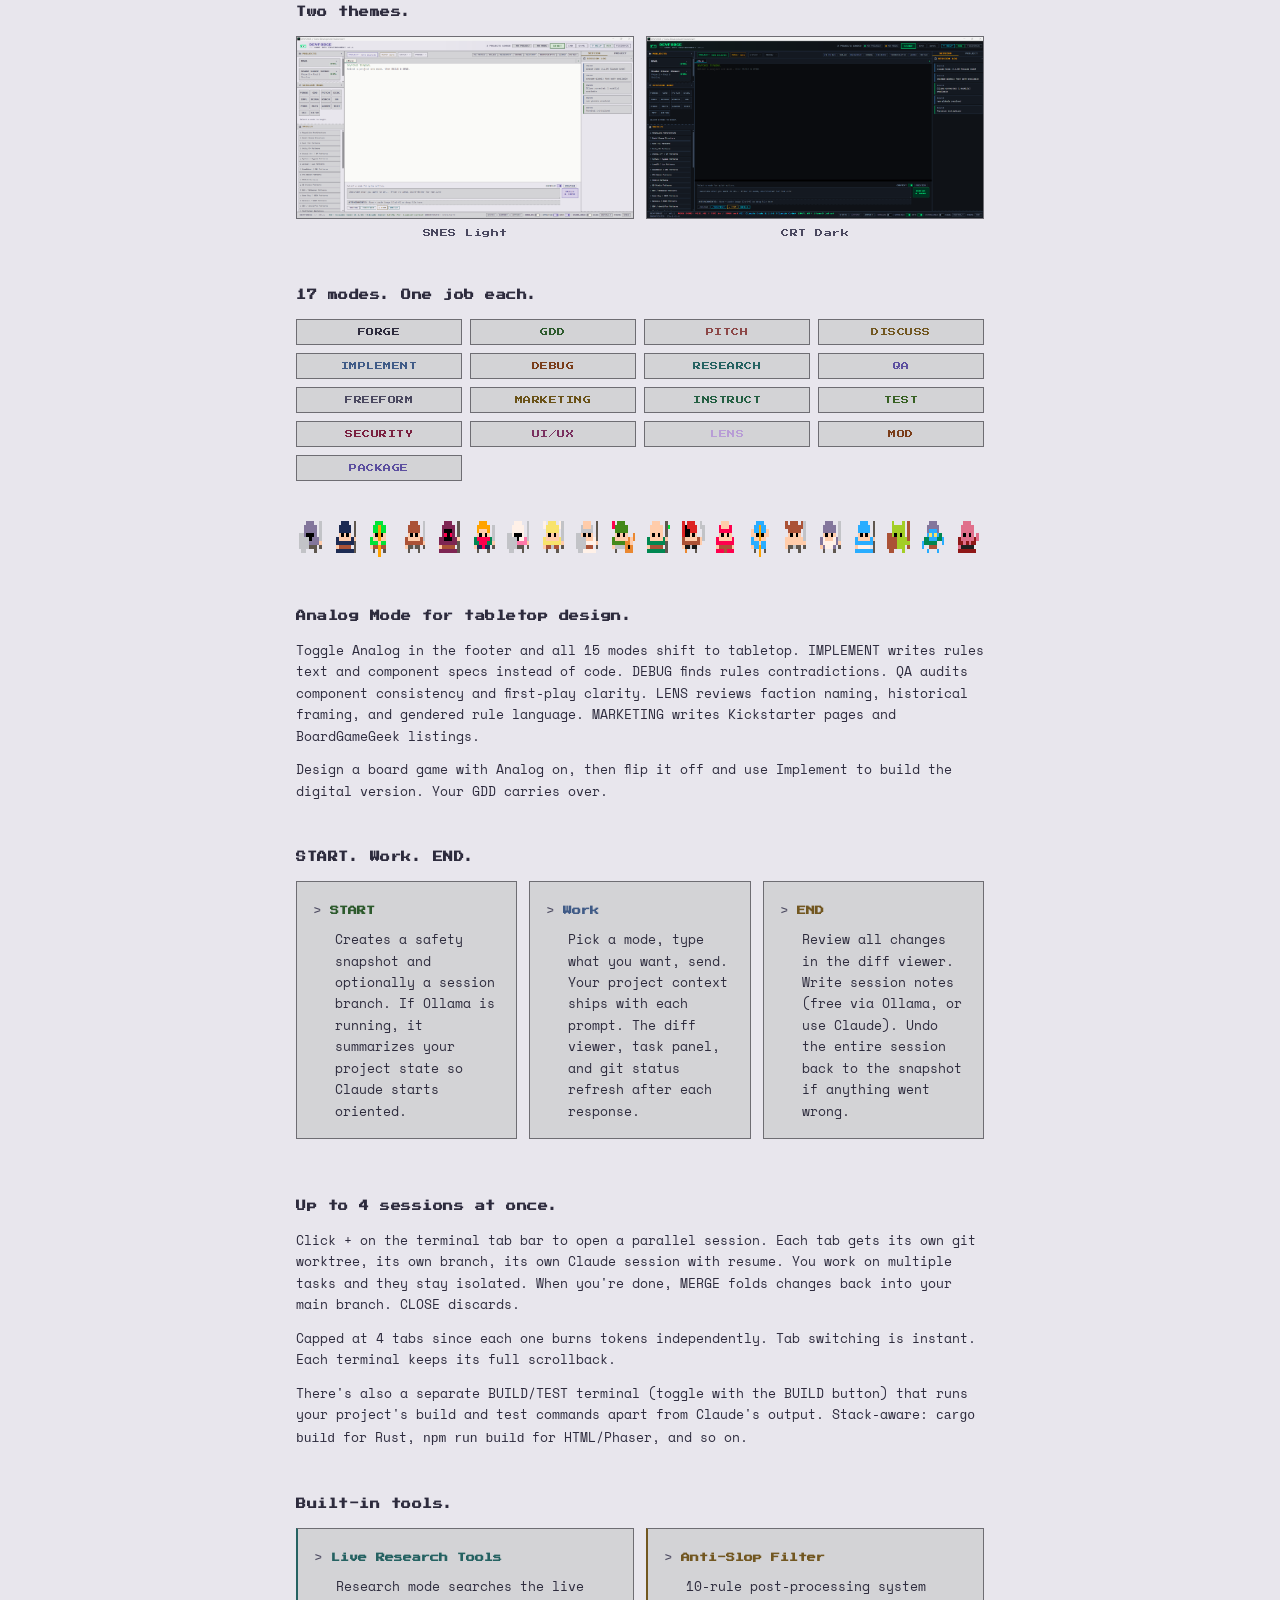
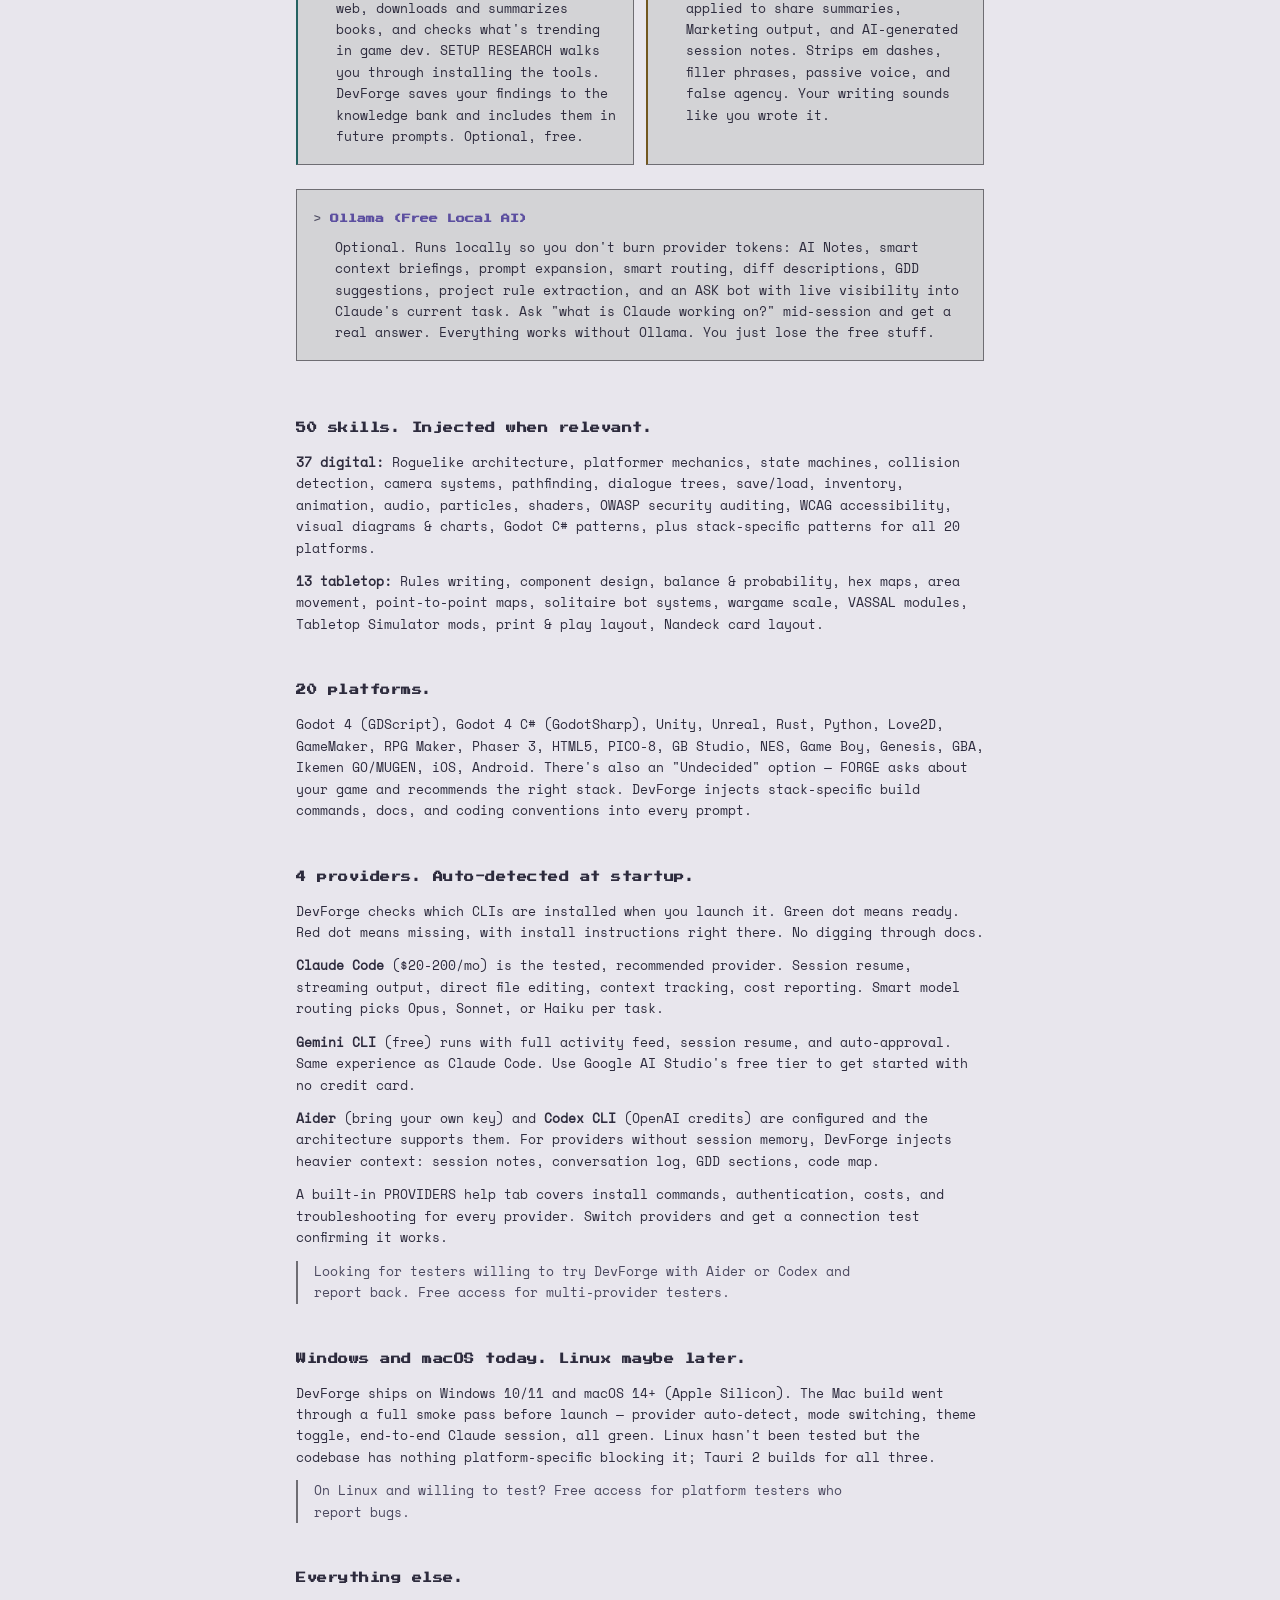
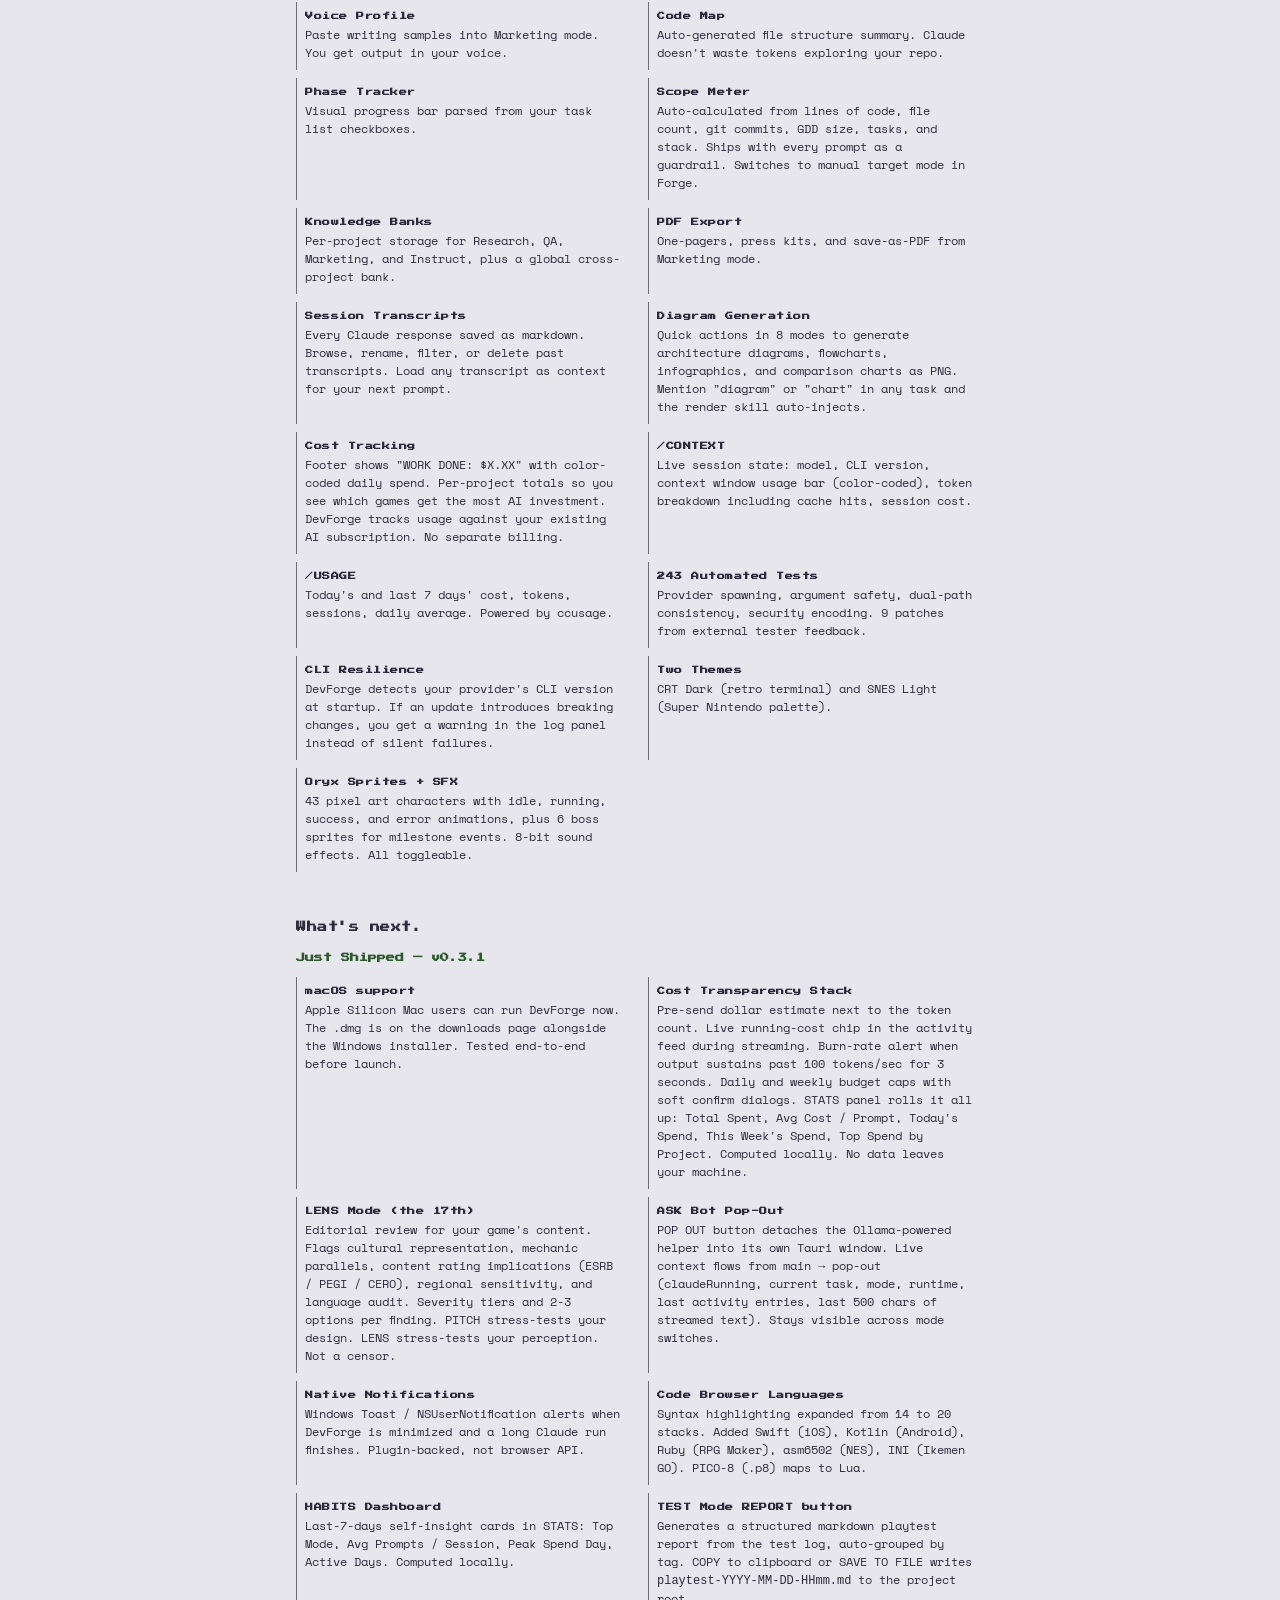
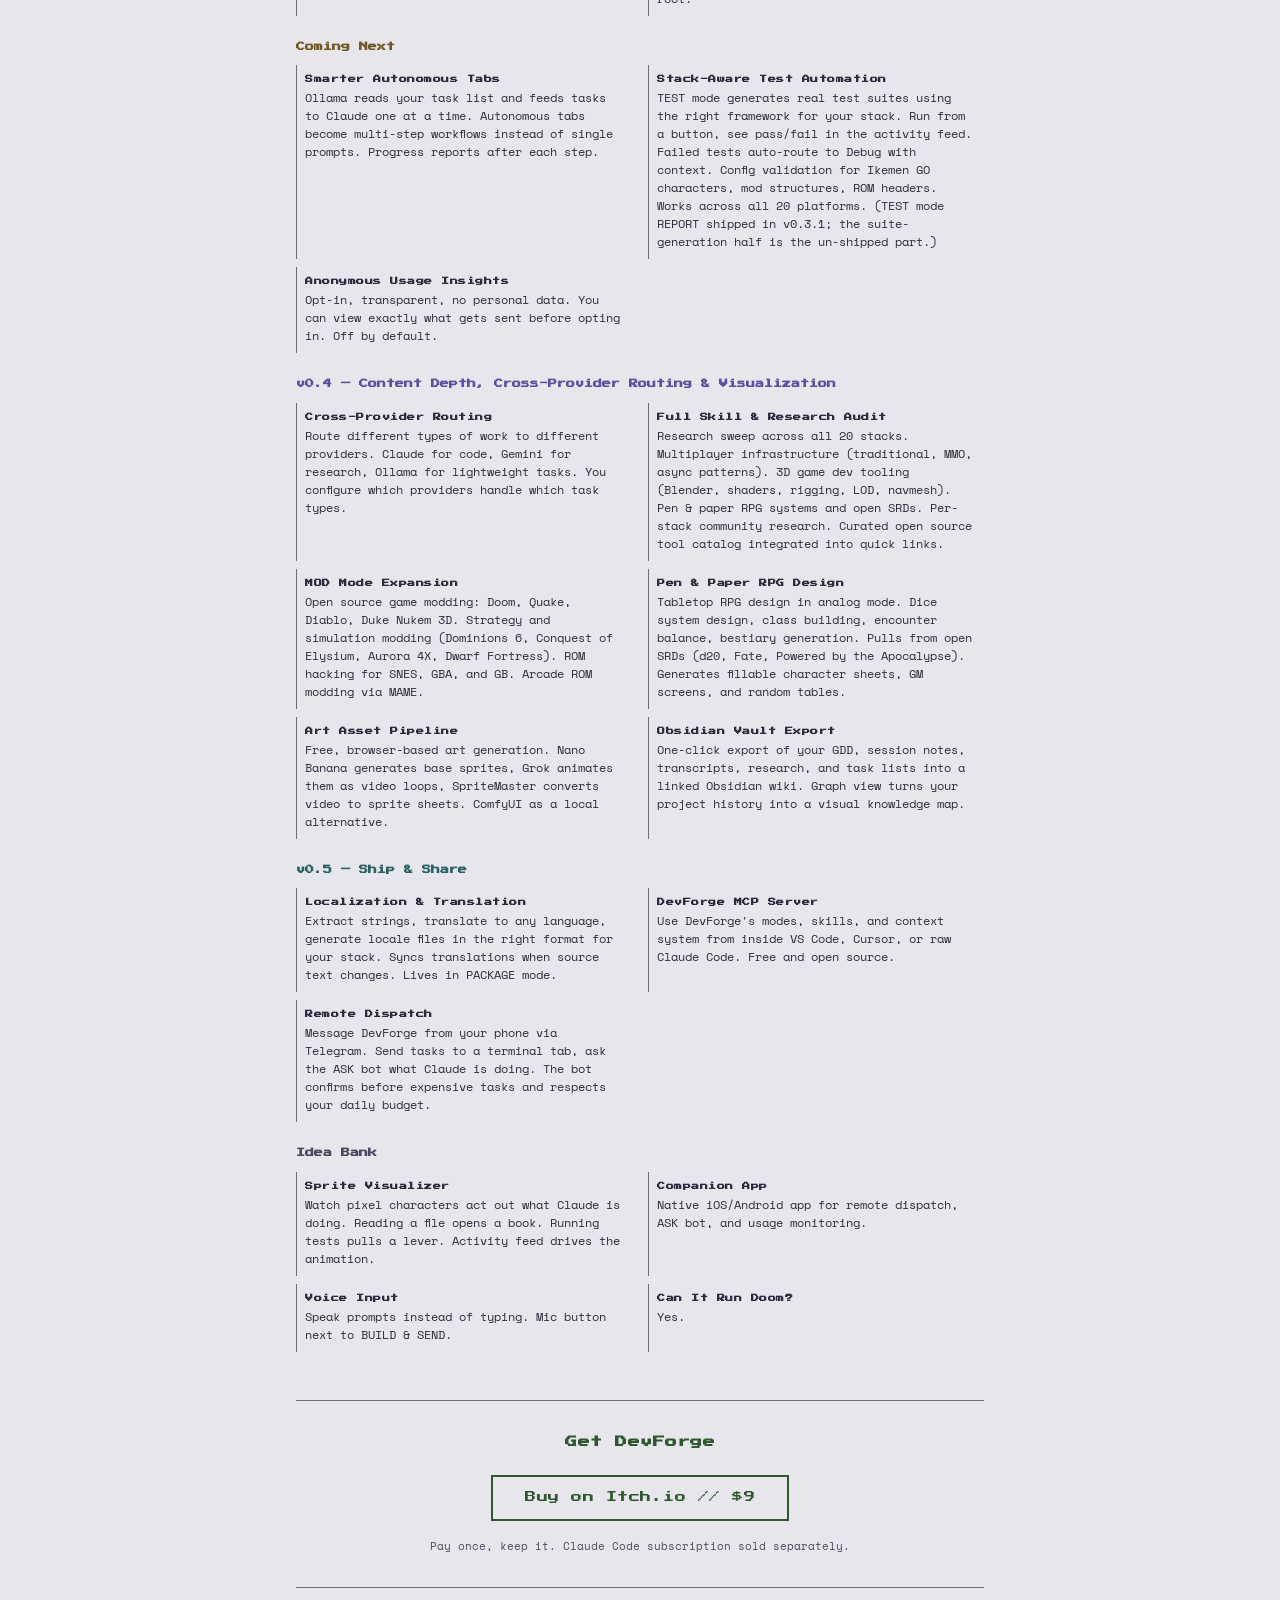
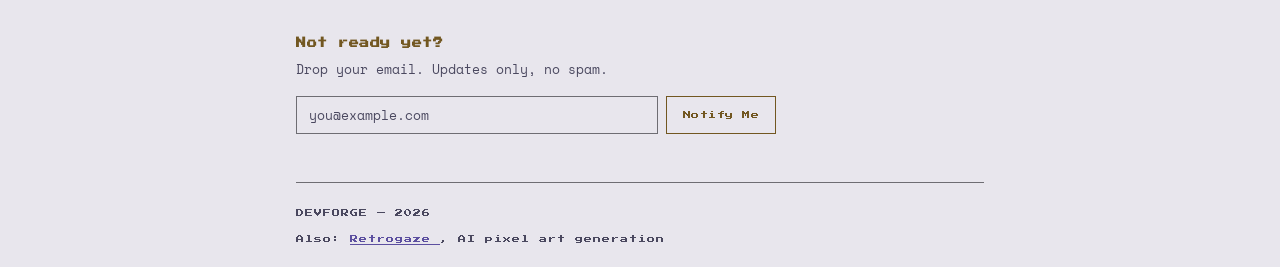
==== commit 5dca0acc: "v0.3.1 website update: Mac support, cost transparency, LENS, native notifications, ASK pop-out Apply" ====
--- a/index.html
+++ b/index.html
@@ -4,15 +4,15 @@
     <meta charset="UTF-8">
     <meta name="viewport" content="width=device-width, initial-scale=1.0">
     <title>DevForge — Game Development Environment</title>
-    <meta name="description" content="A desktop game dev environment that keeps your Game Design Document loaded. 16 specialized modes. One-click undo. $9 early access. Windows, Mac and Linux coming.">
+    <meta name="description" content="A desktop game dev environment that keeps your Game Design Document loaded. 17 specialized modes. One-click undo. $9 early access. Windows and macOS available.">
     <meta property="og:title" content="DevForge — Game Development Environment">
-    <meta property="og:description" content="A desktop game dev environment that keeps your GDD loaded. 16 specialized modes. One-click undo. $9 early access.">
+    <meta property="og:description" content="A desktop game dev environment that keeps your GDD loaded. 17 specialized modes. One-click undo. $9 early access.">
     <meta property="og:image" content="https://usedevforge.com/assets/images/og-image.png">
     <meta property="og:url" content="https://usedevforge.com">
     <meta property="og:type" content="website">
     <meta name="twitter:card" content="summary_large_image">
     <meta name="twitter:title" content="DevForge — Game Development Environment">
-    <meta name="twitter:description" content="A desktop game dev environment that keeps your GDD loaded. 16 specialized modes. One-click undo. $9 early access.">
+    <meta name="twitter:description" content="A desktop game dev environment that keeps your GDD loaded. 17 specialized modes. One-click undo. $9 early access.">
     <meta name="twitter:image" content="https://usedevforge.com/assets/images/og-image.png">
     <link rel="icon" href="favicon.ico" sizes="any">
     <link rel="icon" type="image/png" href="assets/images/favicon-32.png" sizes="32x32">
@@ -35,7 +35,7 @@
                 <p class="subtext">
                     Your GDD stays loaded. Claude reads it before every session, along with your stack, your tasks, and last session's notes.
                 </p>
-                <p class="price-line">v0.3.0 live &middot; $9 early access &middot; No subscription &middot; Windows (Mac &amp; Linux coming)</p>
+                <p class="price-line">v0.3.1 live &middot; $9 early access &middot; No subscription &middot; Windows + macOS</p>
                 <a href="https://conflict-simulations-llc.itch.io/devforge" class="btn-buy btn-buy--hero">Buy on Itch.io // $9</a>
             </section>
 
@@ -116,10 +116,10 @@
                     <div class="terminal-block glow-amber">
                         <div class="block-header">
                             <span class="prompt-char" aria-hidden="true">&gt;</span>
-                            <h3 style="color: var(--amber);">16 Modes, 16 Jobs</h3>
+                            <h3 style="color: var(--amber);">17 Modes, 17 Jobs</h3>
                         </div>
                         <p class="block-body">
-                            DISCUSS talks design. IMPLEMENT writes code. PITCH stress-tests your scope. MOD builds mods. PACKAGE handles distribution. Each mode locks Claude to one job.
+                            DISCUSS talks design. IMPLEMENT writes code. PITCH stress-tests your scope. LENS stress-tests how your content will be perceived. MOD builds mods. PACKAGE handles distribution. Each mode locks Claude to one job.
                         </p>
                     </div>
 
@@ -202,7 +202,7 @@
 
             <!-- Modes -->
             <section class="modes-section" aria-labelledby="modes-heading">
-                <h2 id="modes-heading">16 modes. One job each.</h2>
+                <h2 id="modes-heading">17 modes. One job each.</h2>
                 <ul class="modes-grid">
                     <li><button class="mode-cell" style="color: var(--text-primary);" data-mode="forge">Forge</button></li>
                     <li><button class="mode-cell" style="color: var(--green);" data-mode="gdd">GDD</button></li>
@@ -218,6 +218,7 @@
                     <li><button class="mode-cell" style="color: var(--lime);" data-mode="test">Test</button></li>
                     <li><button class="mode-cell" style="color: var(--crimson);" data-mode="security">Security</button></li>
                     <li><button class="mode-cell" style="color: var(--pink);" data-mode="uiux">UI/UX</button></li>
+                    <li><button class="mode-cell" style="color: #b89dd6;" data-mode="lens">Lens</button></li>
                     <li><button class="mode-cell" style="color: var(--orange);" data-mode="mod">Mod</button></li>
                     <li><button class="mode-cell" style="color: var(--purple);" data-mode="package">Package</button></li>
                 </ul>
@@ -248,7 +249,7 @@
             <!-- Analog Mode -->
             <section class="info-section" aria-labelledby="analog-heading">
                 <h2 id="analog-heading">Analog Mode for tabletop design.</h2>
-                <p>Toggle Analog in the footer and all 14 modes shift to tabletop. IMPLEMENT writes rules text and component specs instead of code. DEBUG finds rules contradictions. QA audits component consistency and first-play clarity. MARKETING writes Kickstarter pages and BoardGameGeek listings.</p>
+                <p>Toggle Analog in the footer and all 15 modes shift to tabletop. IMPLEMENT writes rules text and component specs instead of code. DEBUG finds rules contradictions. QA audits component consistency and first-play clarity. LENS reviews faction naming, historical framing, and gendered rule language. MARKETING writes Kickstarter pages and BoardGameGeek listings.</p>
                 <p>Design a board game with Analog on, then flip it off and use Implement to build the digital version. Your GDD carries over.</p>
             </section>
 
@@ -342,9 +343,9 @@
 
             <!-- Platform Support -->
             <section class="info-section" aria-labelledby="platform-heading">
-                <h2 id="platform-heading">Windows today. Mac and Linux next.</h2>
-                <p>DevForge is developed and tested on Windows. Tauri 2 builds for all three platforms, and there's nothing Windows-specific in the codebase, but Mac and Linux haven't been tested yet.</p>
-                <p class="callout-text">On Mac or Linux and willing to test? Free access for platform testers who report bugs.</p>
+                <h2 id="platform-heading">Windows and macOS today. Linux maybe later.</h2>
+                <p>DevForge ships on Windows 10/11 and macOS 14+ (Apple Silicon). The Mac build went through a full smoke pass before launch — provider auto-detect, mode switching, theme toggle, end-to-end Claude session, all green. Linux hasn't been tested but the codebase has nothing platform-specific blocking it; Tauri 2 builds for all three.</p>
+                <p class="callout-text">On Linux and willing to test? Free access for platform testers who report bugs.</p>
             </section>
 
             <!-- The Details -->
@@ -372,15 +373,21 @@
             <!-- Roadmap -->
             <section class="info-section" aria-labelledby="roadmap-heading">
                 <h2 id="roadmap-heading">What's next.</h2>
-                <h3 style="color: var(--amber); margin-bottom: var(--space-12);">Coming Next — Cost Control &amp; Visibility</h3>
+                <h3 style="color: var(--green); margin-bottom: var(--space-12);">Just Shipped — v0.3.1</h3>
                 <ul class="detail-list">
-                    <li><strong>Usage Alerts &amp; Burn Rate</strong> Set budget thresholds. Get notified at 50%, 75%, and 90% of your daily spend. Auto-pause autonomous tabs if costs spike. See exactly how much Ollama saved you in concrete dollar amounts.</li>
+                    <li><strong>macOS support</strong> Apple Silicon Mac users can run DevForge now. The .dmg is on the downloads page alongside the Windows installer. Tested end-to-end before launch.</li>
+                    <li><strong>Cost Transparency Stack</strong> Pre-send dollar estimate next to the token count. Live running-cost chip in the activity feed during streaming. Burn-rate alert when output sustains past 100 tokens/sec for 3 seconds. Daily and weekly budget caps with soft confirm dialogs. STATS panel rolls it all up: Total Spent, Avg Cost / Prompt, Today's Spend, This Week's Spend, Top Spend by Project. Computed locally. No data leaves your machine.</li>
+                    <li><strong>LENS Mode (the 17th)</strong> Editorial review for your game's content. Flags cultural representation, mechanic parallels, content rating implications (ESRB / PEGI / CERO), regional sensitivity, and language audit. Severity tiers and 2-3 options per finding. PITCH stress-tests your design. LENS stress-tests your perception. Not a censor.</li>
+                    <li><strong>ASK Bot Pop-Out</strong> POP OUT button detaches the Ollama-powered helper into its own Tauri window. Live context flows from main → pop-out (claudeRunning, current task, mode, runtime, last activity entries, last 500 chars of streamed text). Stays visible across mode switches.</li>
+                    <li><strong>Native Notifications</strong> Windows Toast / NSUserNotification alerts when DevForge is minimized and a long Claude run finishes. Plugin-backed, not browser API.</li>
+                    <li><strong>Code Browser Languages</strong> Syntax highlighting expanded from 14 to 20 stacks. Added Swift (iOS), Kotlin (Android), Ruby (RPG Maker), asm6502 (NES), INI (Ikemen GO). PICO-8 (.p8) maps to Lua.</li>
+                    <li><strong>HABITS Dashboard</strong> Last-7-days self-insight cards in STATS: Top Mode, Avg Prompts / Session, Peak Spend Day, Active Days. Computed locally.</li>
+                    <li><strong>TEST Mode REPORT button</strong> Generates a structured markdown playtest report from the test log, auto-grouped by tag. COPY to clipboard or SAVE TO FILE writes <code>playtest-YYYY-MM-DD-HHmm.md</code> to the project root.</li>
+                </ul>
+                <h3 style="color: var(--amber); margin-top: var(--space-24); margin-bottom: var(--space-12);">Coming Next</h3>
+                <ul class="detail-list">
                     <li><strong>Smarter Autonomous Tabs</strong> Ollama reads your task list and feeds tasks to Claude one at a time. Autonomous tabs become multi-step workflows instead of single prompts. Progress reports after each step.</li>
-                    <li><strong>ASK Bot Upgrade</strong> Pop-out as a floating window that stays open while Claude works. Selectable pixel art portrait. Portrait reacts to conversation.</li>
-                    <li><strong>LENS Mode</strong> Editorial review for your game's content. Flags representation issues, content rating implications, and regional sensitivity before your players find them. PITCH stress-tests your design. LENS stress-tests your perception.</li>
-                    <li><strong>Stack-Aware Test Automation</strong> TEST mode generates test suites using the right framework for your stack. Run from a button, see pass/fail in the activity feed. Failed tests auto-route to Debug with context. Config validation for Ikemen GO characters, mod structures, ROM headers. Works across all 20 platforms.</li>
-                    <li><strong>More Languages in Code Browser</strong> Syntax highlighting for all 20 stacks. Swift, Kotlin, Ruby, Assembly added.</li>
-                    <li><strong>Native Notifications</strong> Task completion alerts when DevForge is minimized. System tray, taskbar progress bar.</li>
+                    <li><strong>Stack-Aware Test Automation</strong> TEST mode generates real test suites using the right framework for your stack. Run from a button, see pass/fail in the activity feed. Failed tests auto-route to Debug with context. Config validation for Ikemen GO characters, mod structures, ROM headers. Works across all 20 platforms. (TEST mode REPORT shipped in v0.3.1; the suite-generation half is the un-shipped part.)</li>
                     <li><strong>Anonymous Usage Insights</strong> Opt-in, transparent, no personal data. You can view exactly what gets sent before opting in. Off by default.</li>
                 </ul>
                 <h3 style="color: var(--purple); margin-top: var(--space-24); margin-bottom: var(--space-12);">v0.4 — Content Depth, Cross-Provider Routing &amp; Visualization</h3>
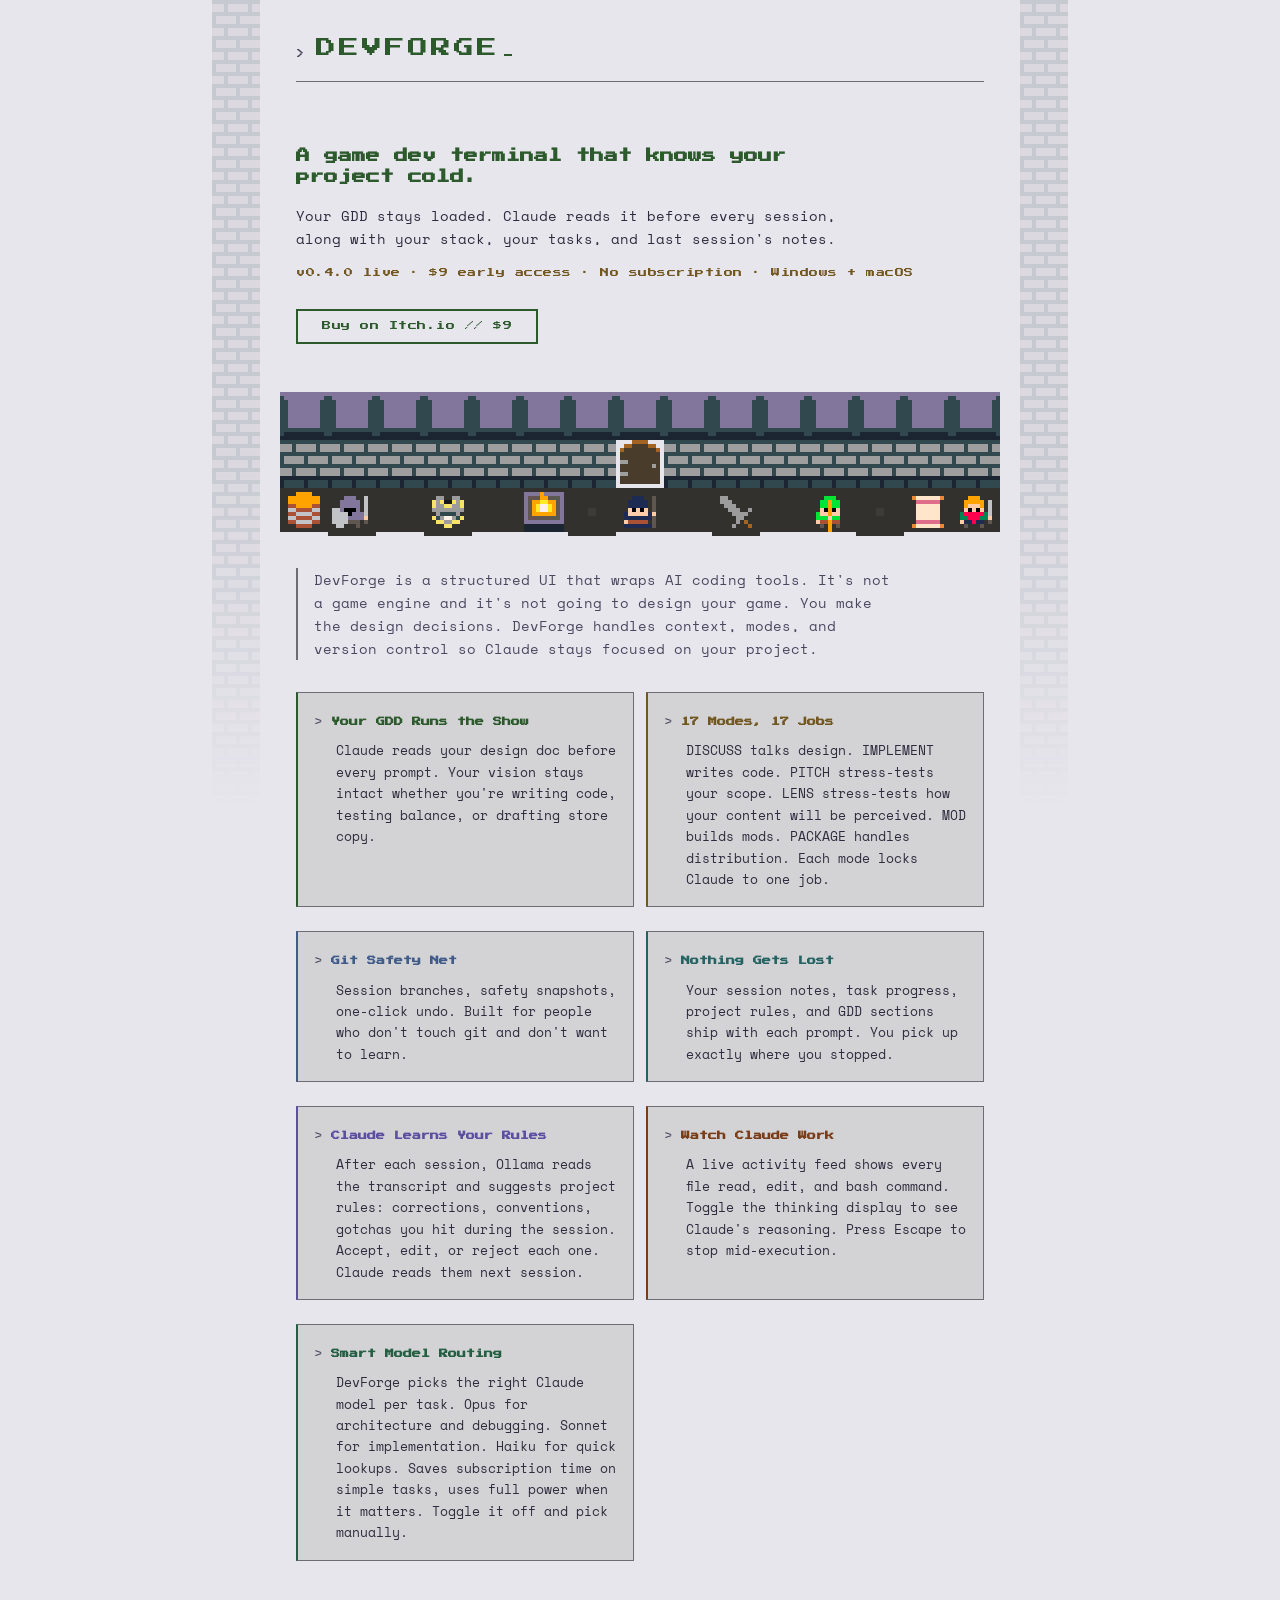
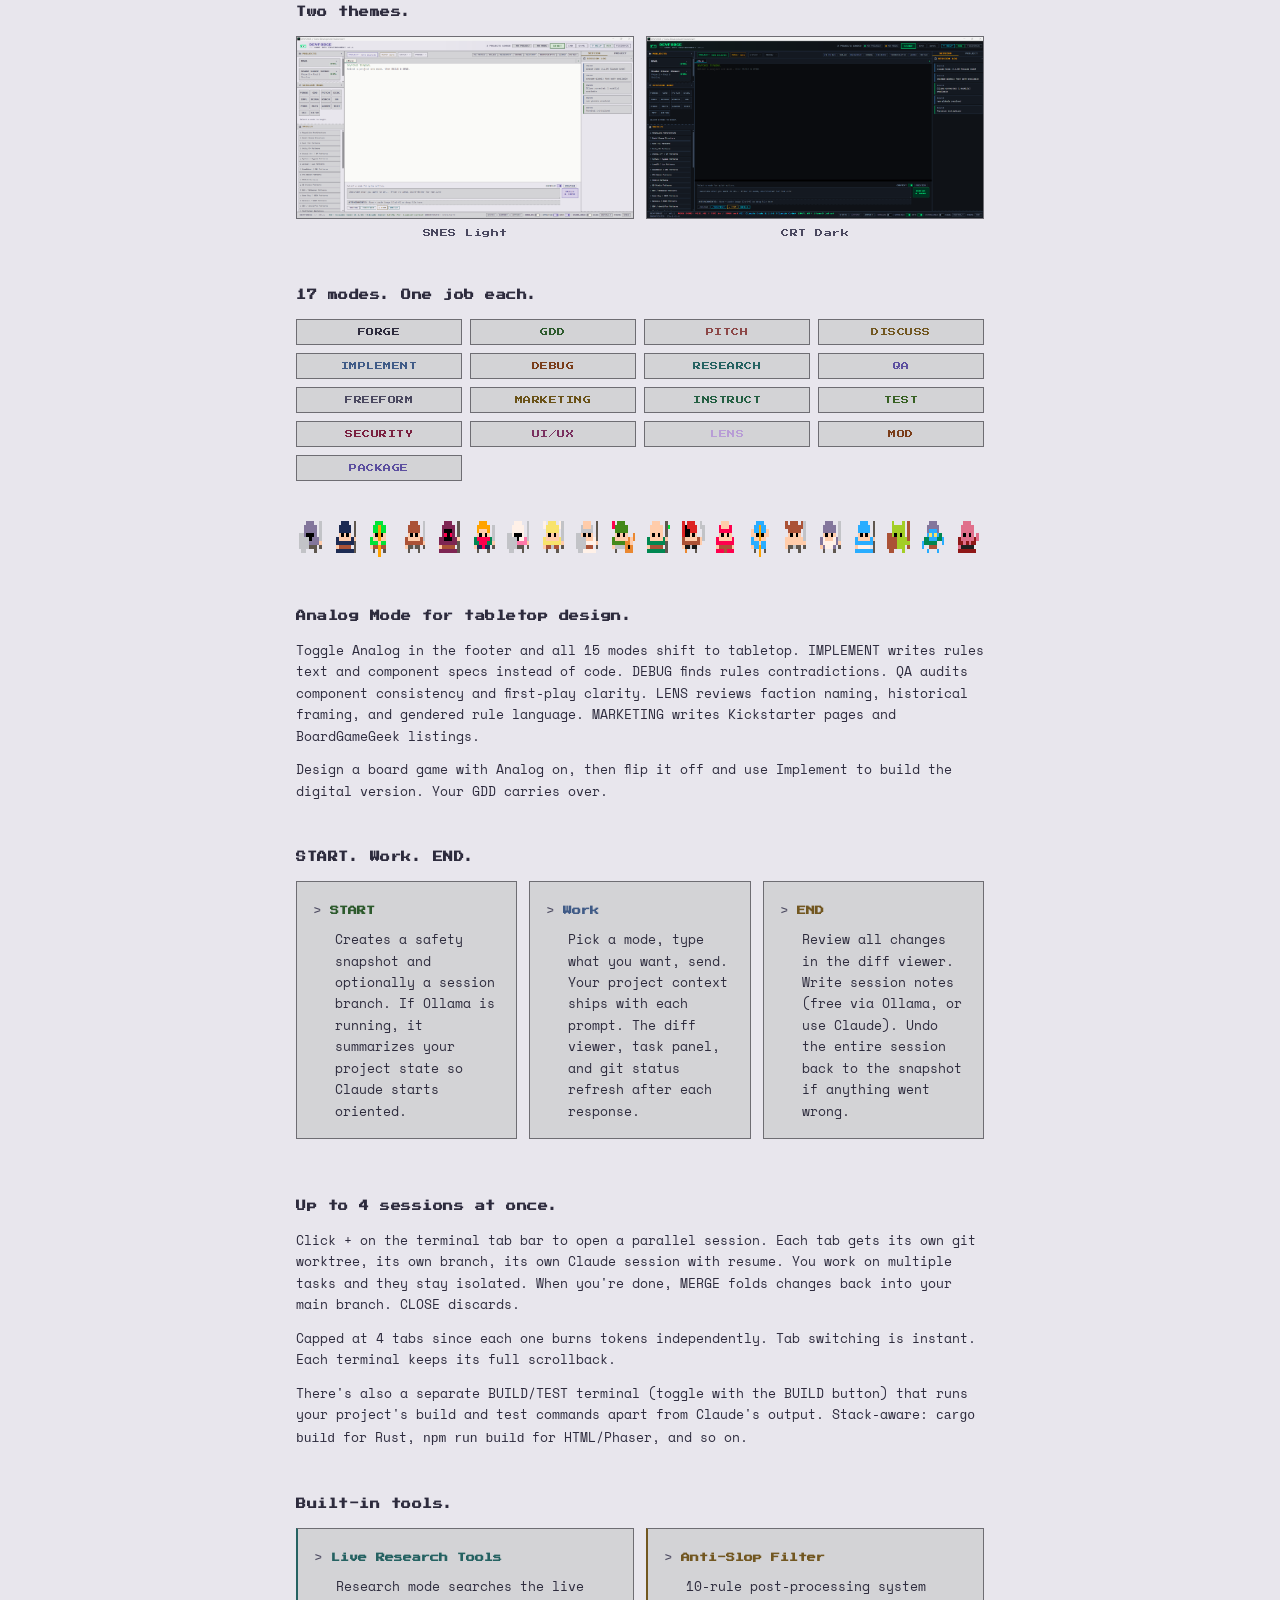
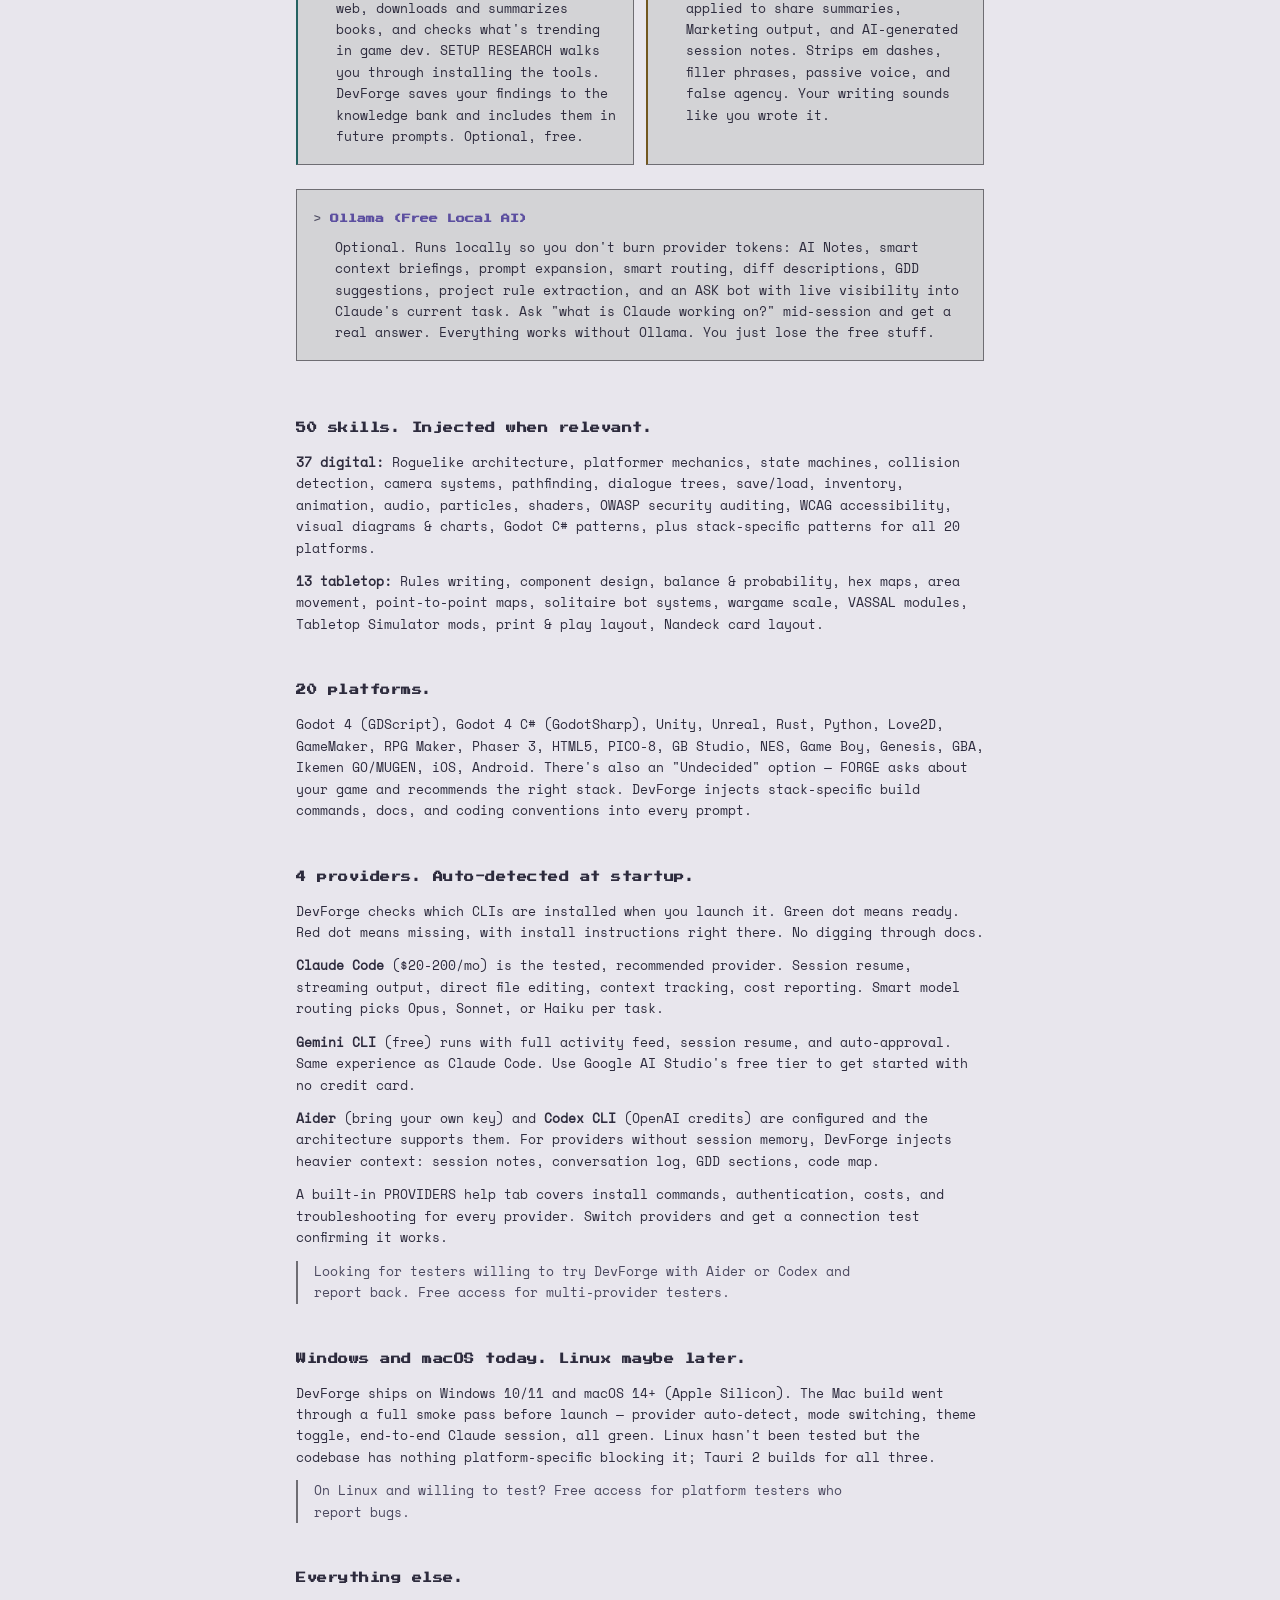
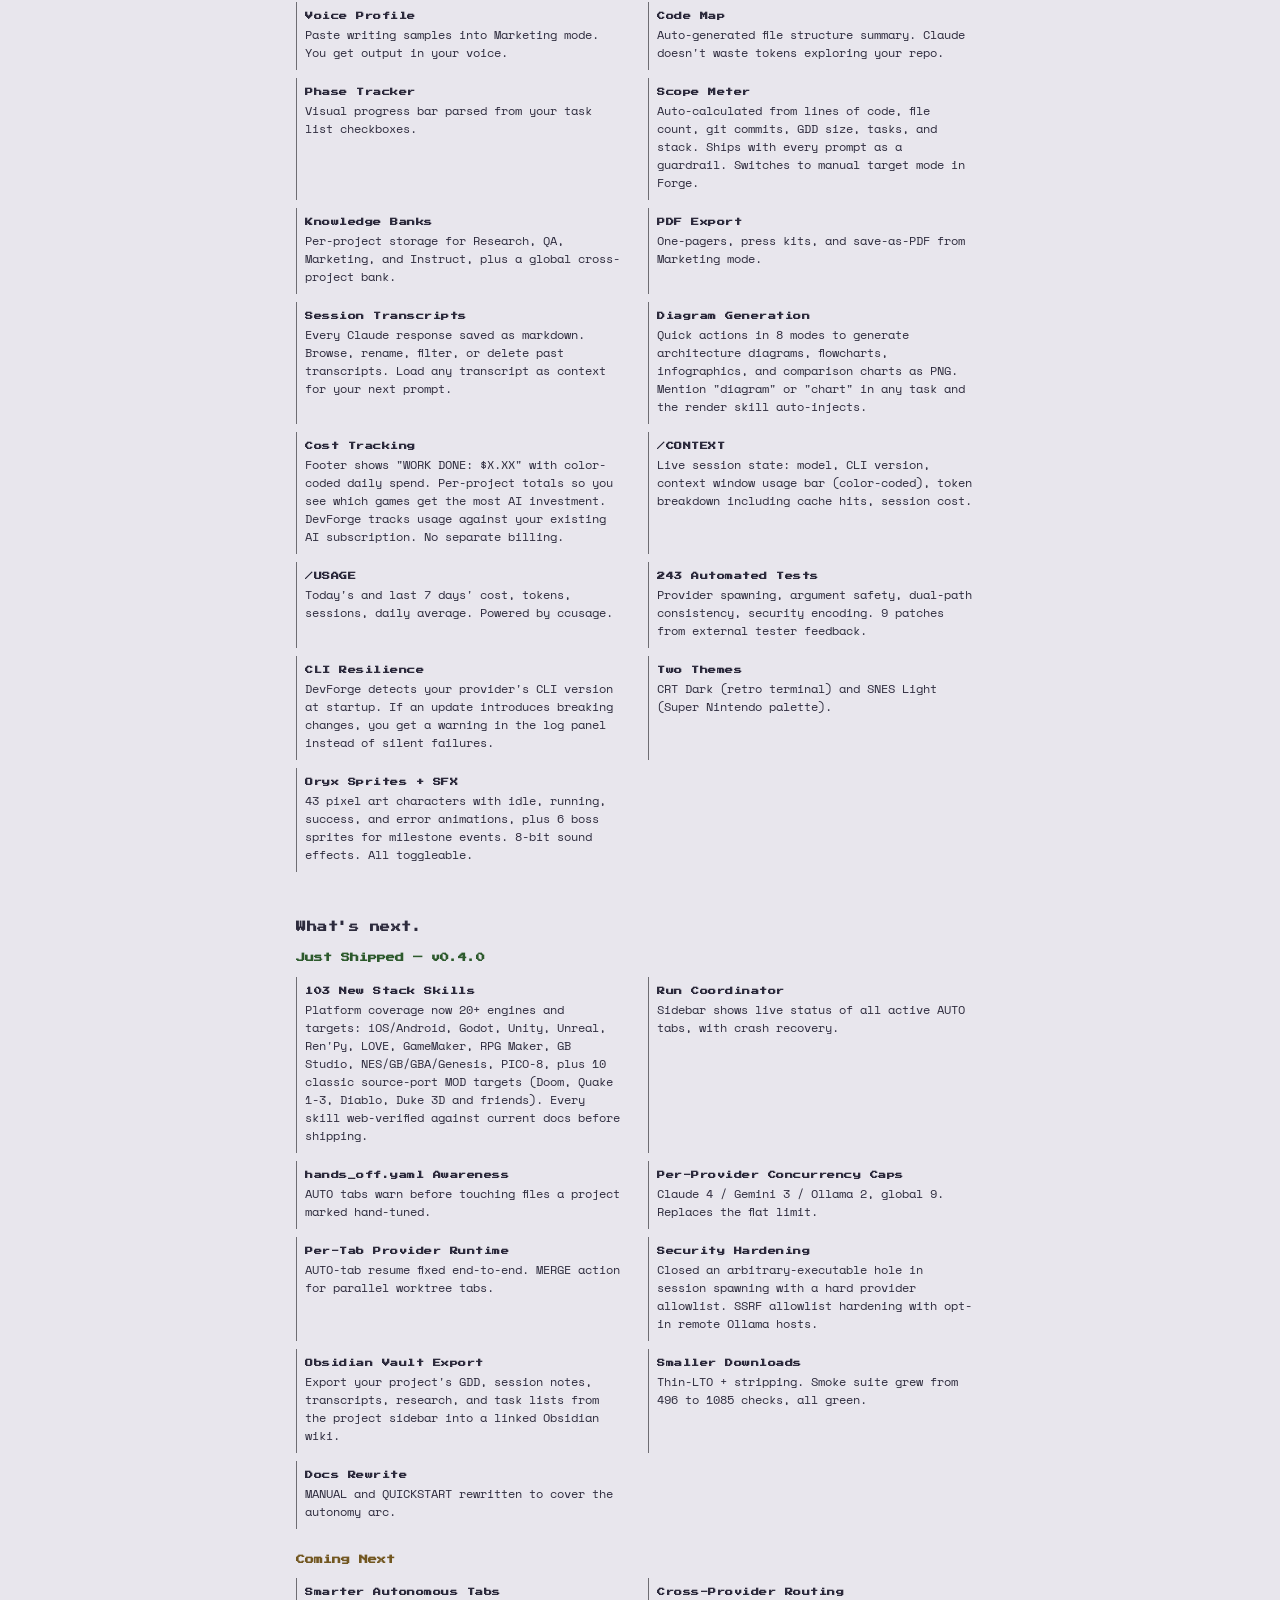
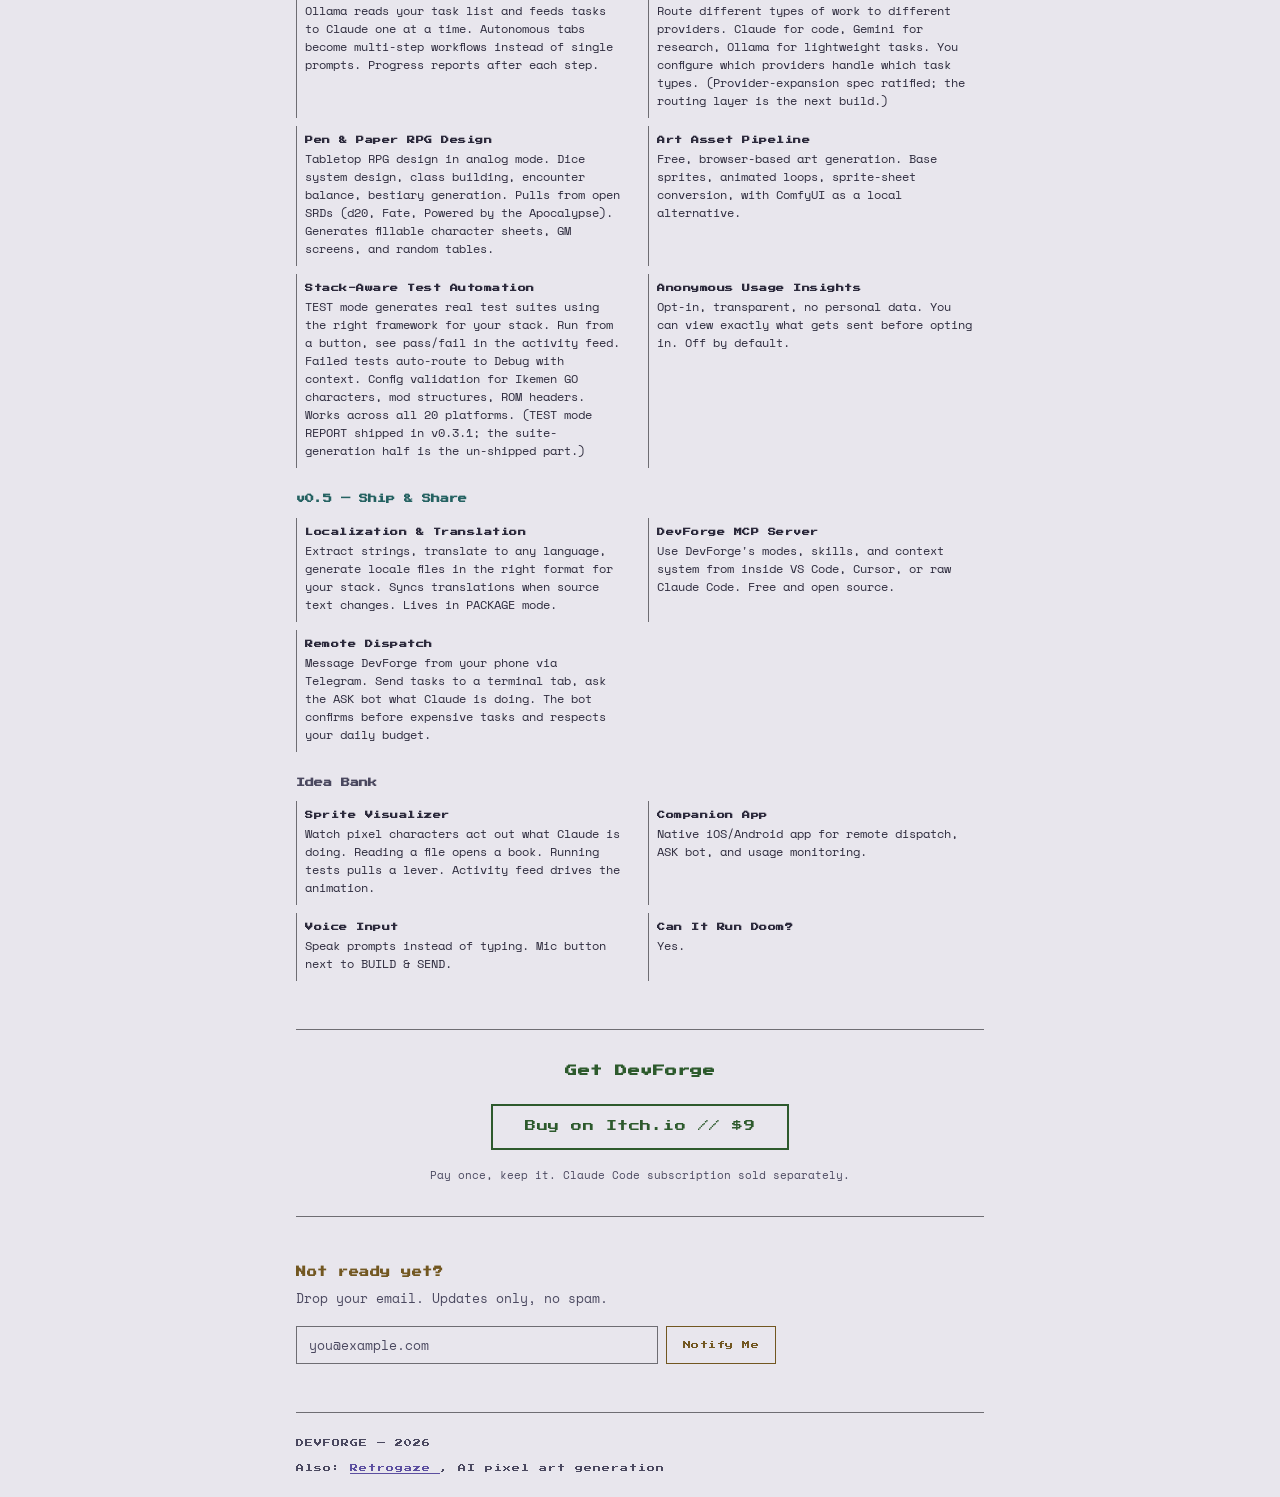
==== commit 81e22952: "v0.4.0 site refresh: Just Shipped section, version line, itch page copy, devlog draft (cursor lane +" ====
--- a/index.html
+++ b/index.html
@@ -35,7 +35,7 @@
                 <p class="subtext">
                     Your GDD stays loaded. Claude reads it before every session, along with your stack, your tasks, and last session's notes.
                 </p>
-                <p class="price-line">v0.3.1 live &middot; $9 early access &middot; No subscription &middot; Windows + macOS</p>
+                <p class="price-line">v0.4.0 live &middot; $9 early access &middot; No subscription &middot; Windows + macOS</p>
                 <a href="https://conflict-simulations-llc.itch.io/devforge" class="btn-buy btn-buy--hero">Buy on Itch.io // $9</a>
             </section>
 
@@ -373,31 +373,26 @@
             <!-- Roadmap -->
             <section class="info-section" aria-labelledby="roadmap-heading">
                 <h2 id="roadmap-heading">What's next.</h2>
-                <h3 style="color: var(--green); margin-bottom: var(--space-12);">Just Shipped — v0.3.1</h3>
+                <h3 style="color: var(--green); margin-bottom: var(--space-12);">Just Shipped — v0.4.0</h3>
                 <ul class="detail-list">
-                    <li><strong>macOS support</strong> Apple Silicon Mac users can run DevForge now. The .dmg is on the downloads page alongside the Windows installer. Tested end-to-end before launch.</li>
-                    <li><strong>Cost Transparency Stack</strong> Pre-send dollar estimate next to the token count. Live running-cost chip in the activity feed during streaming. Burn-rate alert when output sustains past 100 tokens/sec for 3 seconds. Daily and weekly budget caps with soft confirm dialogs. STATS panel rolls it all up: Total Spent, Avg Cost / Prompt, Today's Spend, This Week's Spend, Top Spend by Project. Computed locally. No data leaves your machine.</li>
-                    <li><strong>LENS Mode (the 17th)</strong> Editorial review for your game's content. Flags cultural representation, mechanic parallels, content rating implications (ESRB / PEGI / CERO), regional sensitivity, and language audit. Severity tiers and 2-3 options per finding. PITCH stress-tests your design. LENS stress-tests your perception. Not a censor.</li>
-                    <li><strong>ASK Bot Pop-Out</strong> POP OUT button detaches the Ollama-powered helper into its own Tauri window. Live context flows from main → pop-out (claudeRunning, current task, mode, runtime, last activity entries, last 500 chars of streamed text). Stays visible across mode switches.</li>
-                    <li><strong>Native Notifications</strong> Windows Toast / NSUserNotification alerts when DevForge is minimized and a long Claude run finishes. Plugin-backed, not browser API.</li>
-                    <li><strong>Code Browser Languages</strong> Syntax highlighting expanded from 14 to 20 stacks. Added Swift (iOS), Kotlin (Android), Ruby (RPG Maker), asm6502 (NES), INI (Ikemen GO). PICO-8 (.p8) maps to Lua.</li>
-                    <li><strong>HABITS Dashboard</strong> Last-7-days self-insight cards in STATS: Top Mode, Avg Prompts / Session, Peak Spend Day, Active Days. Computed locally.</li>
-                    <li><strong>TEST Mode REPORT button</strong> Generates a structured markdown playtest report from the test log, auto-grouped by tag. COPY to clipboard or SAVE TO FILE writes <code>playtest-YYYY-MM-DD-HHmm.md</code> to the project root.</li>
+                    <li><strong>103 New Stack Skills</strong> Platform coverage now 20+ engines and targets: iOS/Android, Godot, Unity, Unreal, Ren'Py, LOVE, GameMaker, RPG Maker, GB Studio, NES/GB/GBA/Genesis, PICO-8, plus 10 classic source-port MOD targets (Doom, Quake 1-3, Diablo, Duke 3D and friends). Every skill web-verified against current docs before shipping.</li>
+                    <li><strong>Run Coordinator</strong> Sidebar shows live status of all active AUTO tabs, with crash recovery.</li>
+                    <li><strong>hands_off.yaml Awareness</strong> AUTO tabs warn before touching files a project marked hand-tuned.</li>
+                    <li><strong>Per-Provider Concurrency Caps</strong> Claude 4 / Gemini 3 / Ollama 2, global 9. Replaces the flat limit.</li>
+                    <li><strong>Per-Tab Provider Runtime</strong> AUTO-tab resume fixed end-to-end. MERGE action for parallel worktree tabs.</li>
+                    <li><strong>Security Hardening</strong> Closed an arbitrary-executable hole in session spawning with a hard provider allowlist. SSRF allowlist hardening with opt-in remote Ollama hosts.</li>
+                    <li><strong>Obsidian Vault Export</strong> Export your project's GDD, session notes, transcripts, research, and task lists from the project sidebar into a linked Obsidian wiki.</li>
+                    <li><strong>Smaller Downloads</strong> Thin-LTO + stripping. Smoke suite grew from 496 to 1085 checks, all green.</li>
+                    <li><strong>Docs Rewrite</strong> MANUAL and QUICKSTART rewritten to cover the autonomy arc.</li>
                 </ul>
                 <h3 style="color: var(--amber); margin-top: var(--space-24); margin-bottom: var(--space-12);">Coming Next</h3>
                 <ul class="detail-list">
                     <li><strong>Smarter Autonomous Tabs</strong> Ollama reads your task list and feeds tasks to Claude one at a time. Autonomous tabs become multi-step workflows instead of single prompts. Progress reports after each step.</li>
+                    <li><strong>Cross-Provider Routing</strong> Route different types of work to different providers. Claude for code, Gemini for research, Ollama for lightweight tasks. You configure which providers handle which task types. (Provider-expansion spec ratified; the routing layer is the next build.)</li>
+                    <li><strong>Pen &amp; Paper RPG Design</strong> Tabletop RPG design in analog mode. Dice system design, class building, encounter balance, bestiary generation. Pulls from open SRDs (d20, Fate, Powered by the Apocalypse). Generates fillable character sheets, GM screens, and random tables.</li>
+                    <li><strong>Art Asset Pipeline</strong> Free, browser-based art generation. Base sprites, animated loops, sprite-sheet conversion, with ComfyUI as a local alternative.</li>
                     <li><strong>Stack-Aware Test Automation</strong> TEST mode generates real test suites using the right framework for your stack. Run from a button, see pass/fail in the activity feed. Failed tests auto-route to Debug with context. Config validation for Ikemen GO characters, mod structures, ROM headers. Works across all 20 platforms. (TEST mode REPORT shipped in v0.3.1; the suite-generation half is the un-shipped part.)</li>
                     <li><strong>Anonymous Usage Insights</strong> Opt-in, transparent, no personal data. You can view exactly what gets sent before opting in. Off by default.</li>
-                </ul>
-                <h3 style="color: var(--purple); margin-top: var(--space-24); margin-bottom: var(--space-12);">v0.4 — Content Depth, Cross-Provider Routing &amp; Visualization</h3>
-                <ul class="detail-list">
-                    <li><strong>Cross-Provider Routing</strong> Route different types of work to different providers. Claude for code, Gemini for research, Ollama for lightweight tasks. You configure which providers handle which task types.</li>
-                    <li><strong>Full Skill &amp; Research Audit</strong> Research sweep across all 20 stacks. Multiplayer infrastructure (traditional, MMO, async patterns). 3D game dev tooling (Blender, shaders, rigging, LOD, navmesh). Pen &amp; paper RPG systems and open SRDs. Per-stack community research. Curated open source tool catalog integrated into quick links.</li>
-                    <li><strong>MOD Mode Expansion</strong> Open source game modding: Doom, Quake, Diablo, Duke Nukem 3D. Strategy and simulation modding (Dominions 6, Conquest of Elysium, Aurora 4X, Dwarf Fortress). ROM hacking for SNES, GBA, and GB. Arcade ROM modding via MAME.</li>
-                    <li><strong>Pen &amp; Paper RPG Design</strong> Tabletop RPG design in analog mode. Dice system design, class building, encounter balance, bestiary generation. Pulls from open SRDs (d20, Fate, Powered by the Apocalypse). Generates fillable character sheets, GM screens, and random tables.</li>
-                    <li><strong>Art Asset Pipeline</strong> Free, browser-based art generation. Nano Banana generates base sprites, Grok animates them as video loops, SpriteMaster converts video to sprite sheets. ComfyUI as a local alternative.</li>
-                    <li><strong>Obsidian Vault Export</strong> One-click export of your GDD, session notes, transcripts, research, and task lists into a linked Obsidian wiki. Graph view turns your project history into a visual knowledge map.</li>
                 </ul>
                 <h3 style="color: var(--cyan); margin-top: var(--space-24); margin-bottom: var(--space-12);">v0.5 — Ship &amp; Share</h3>
                 <ul class="detail-list">
